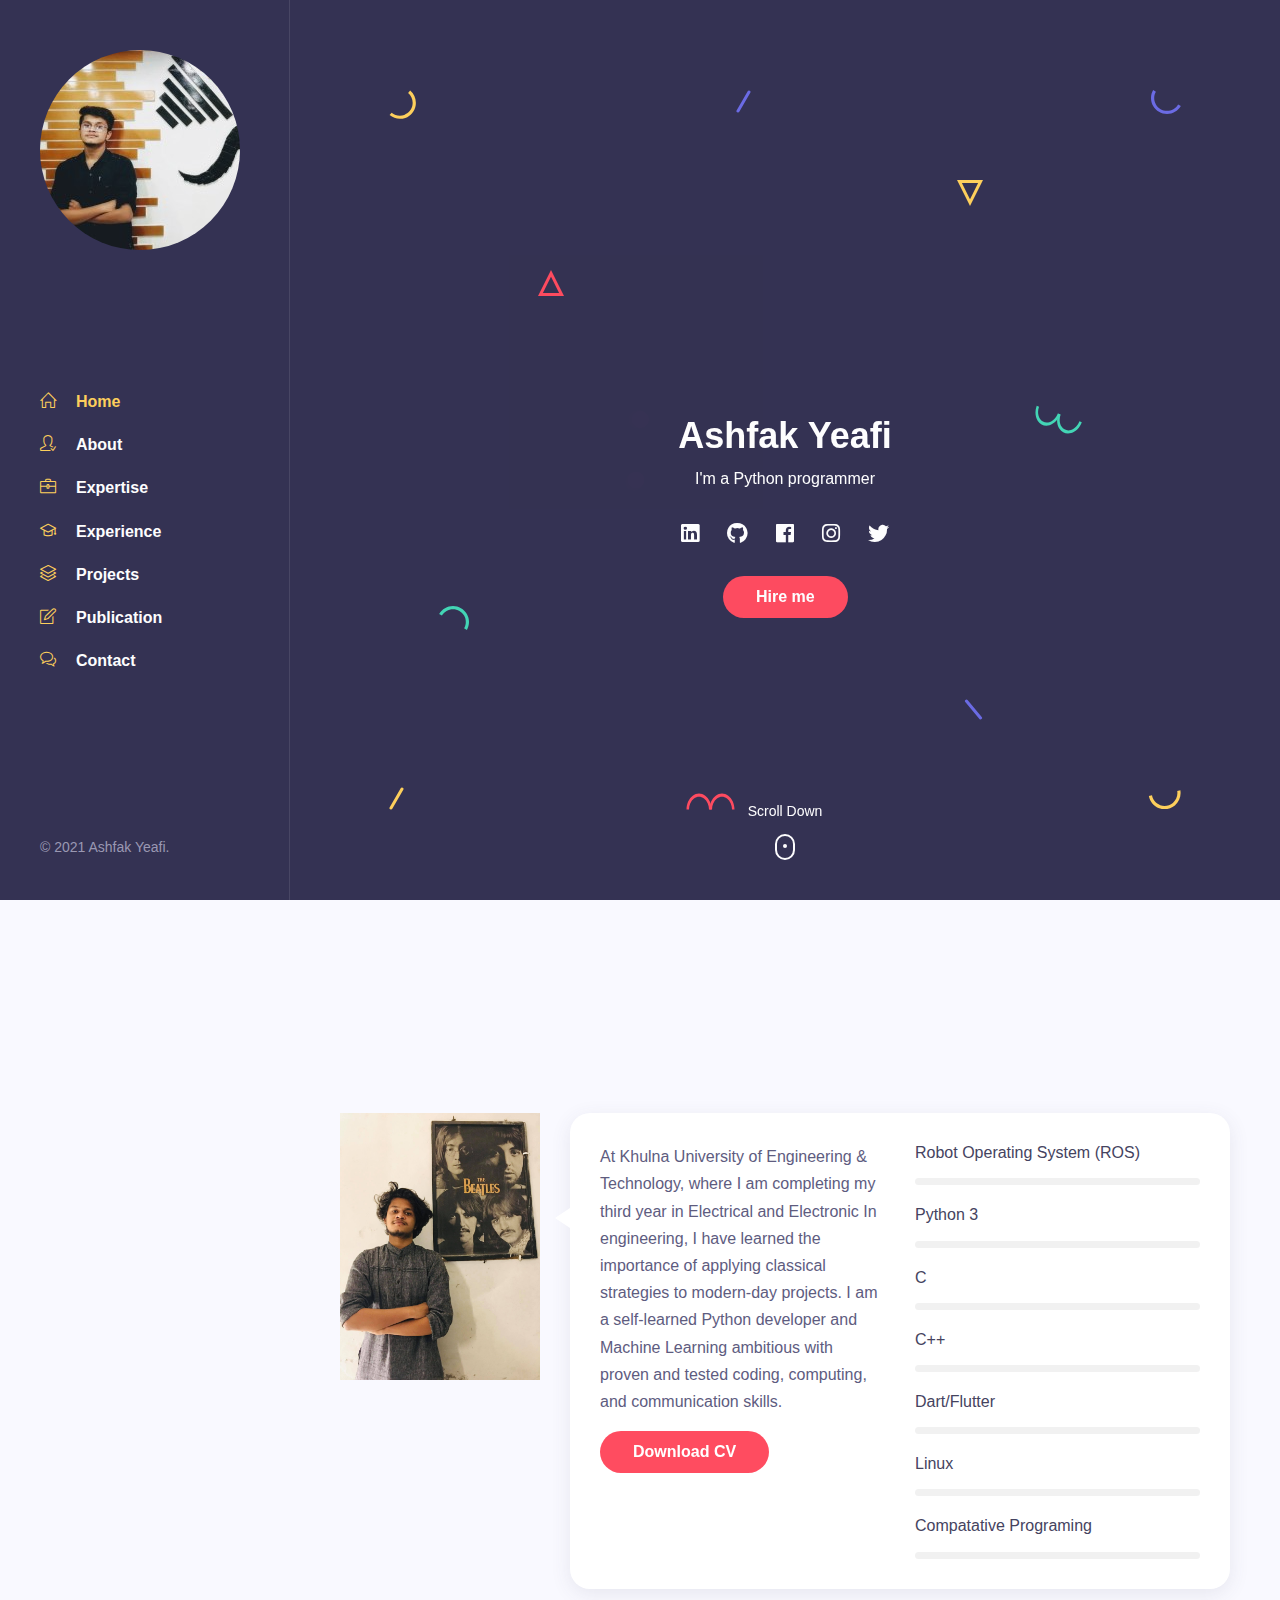
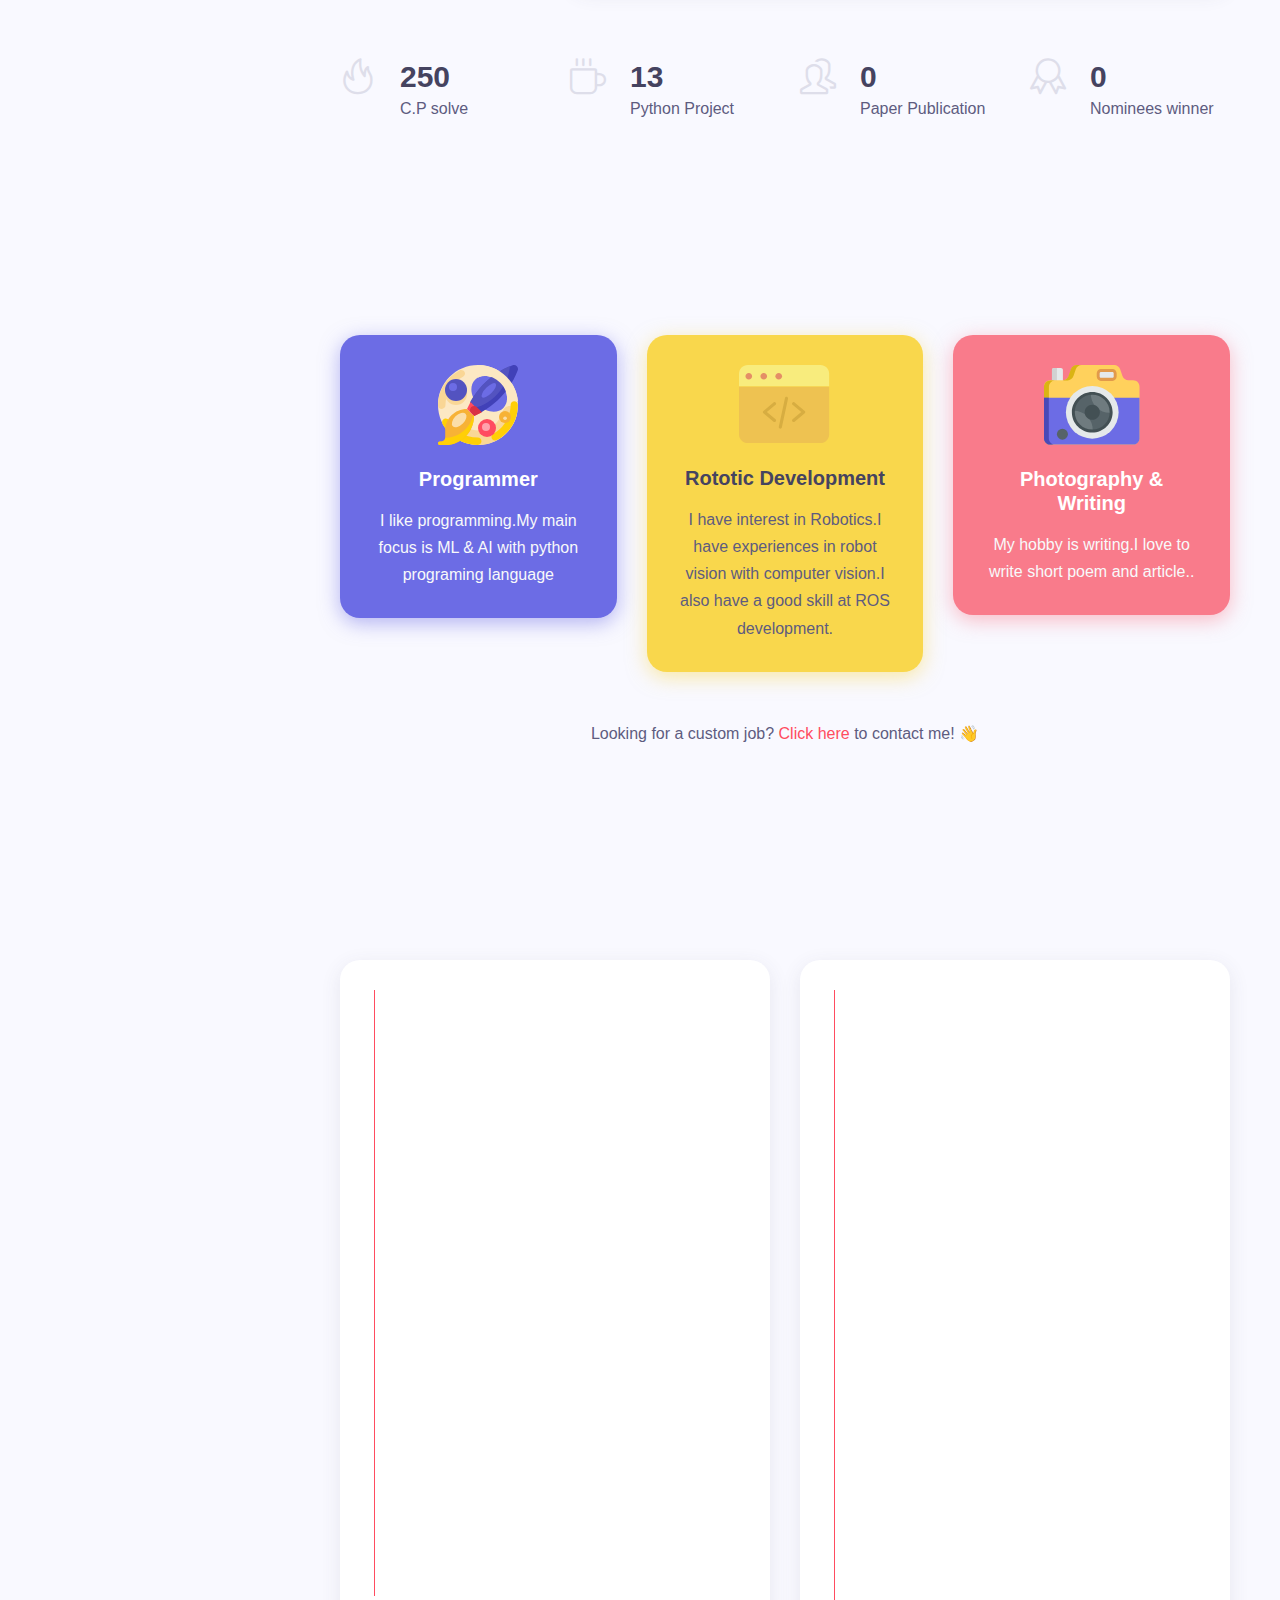
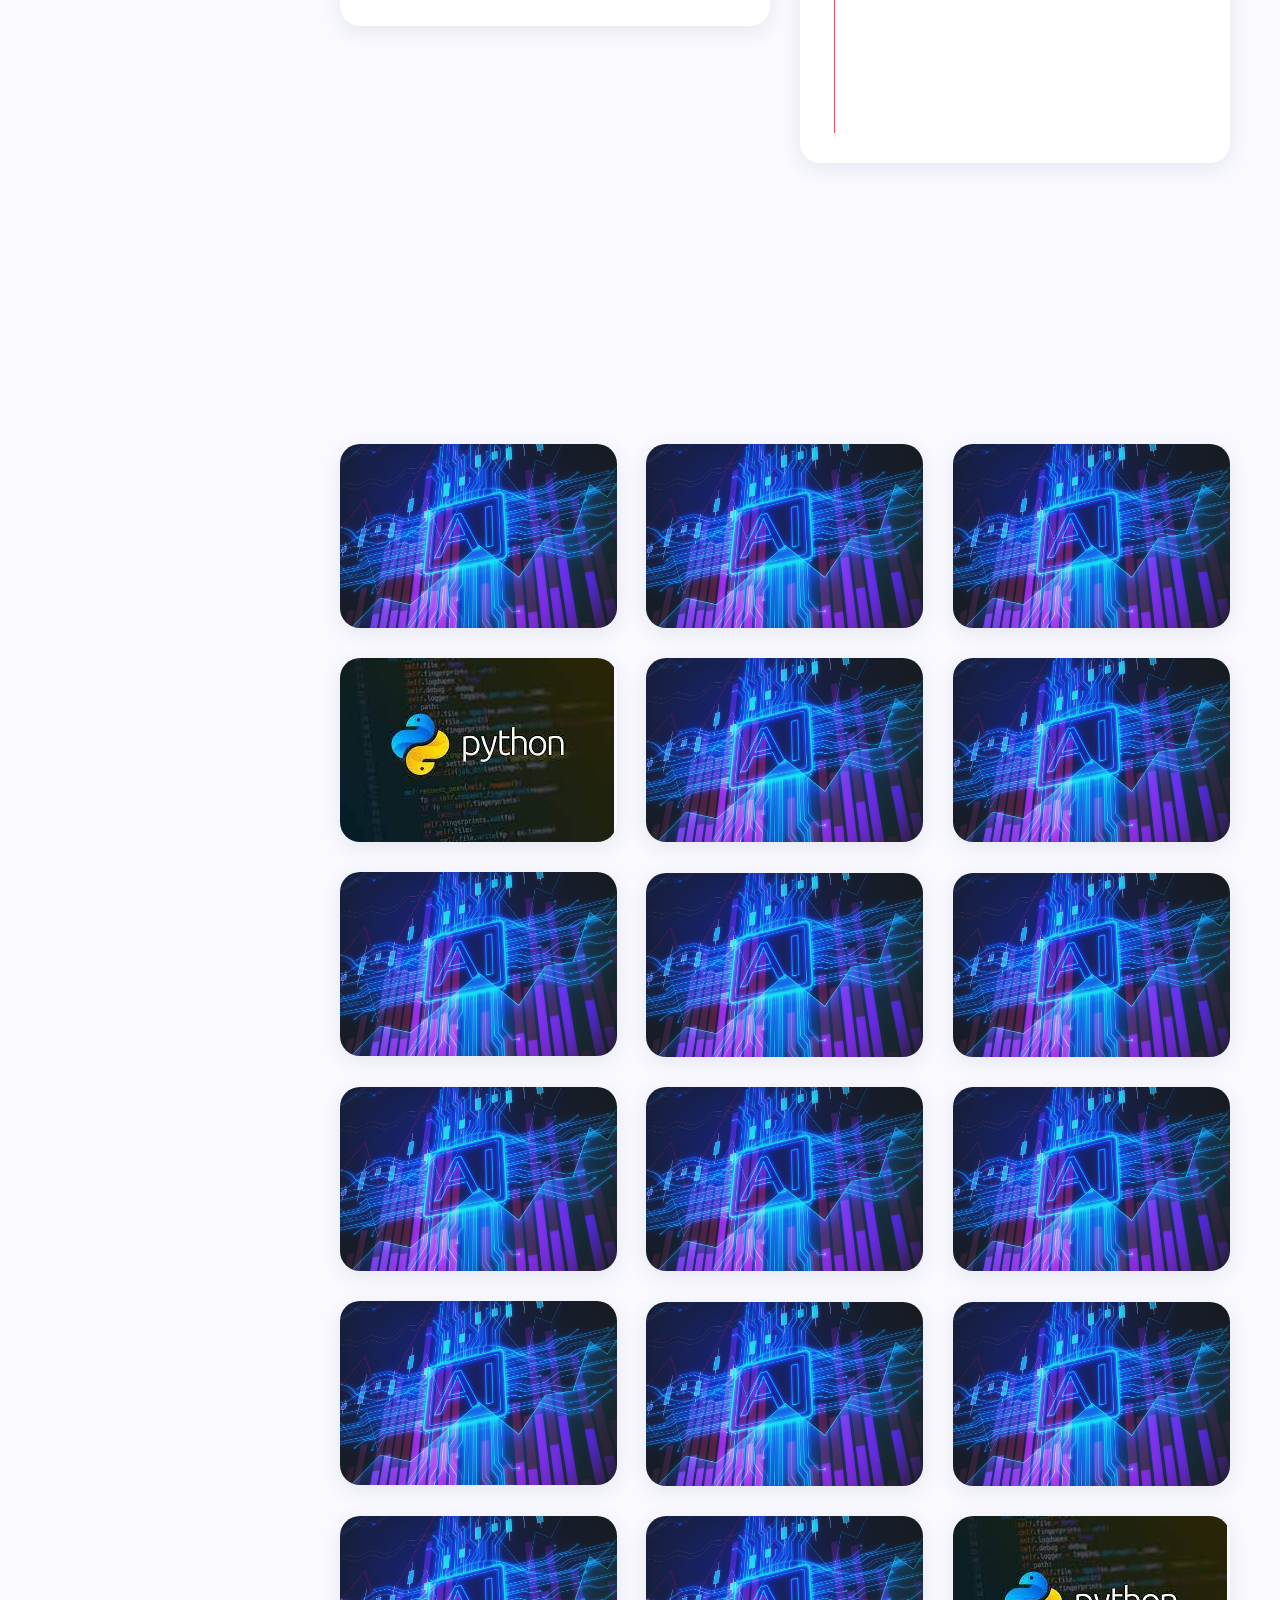
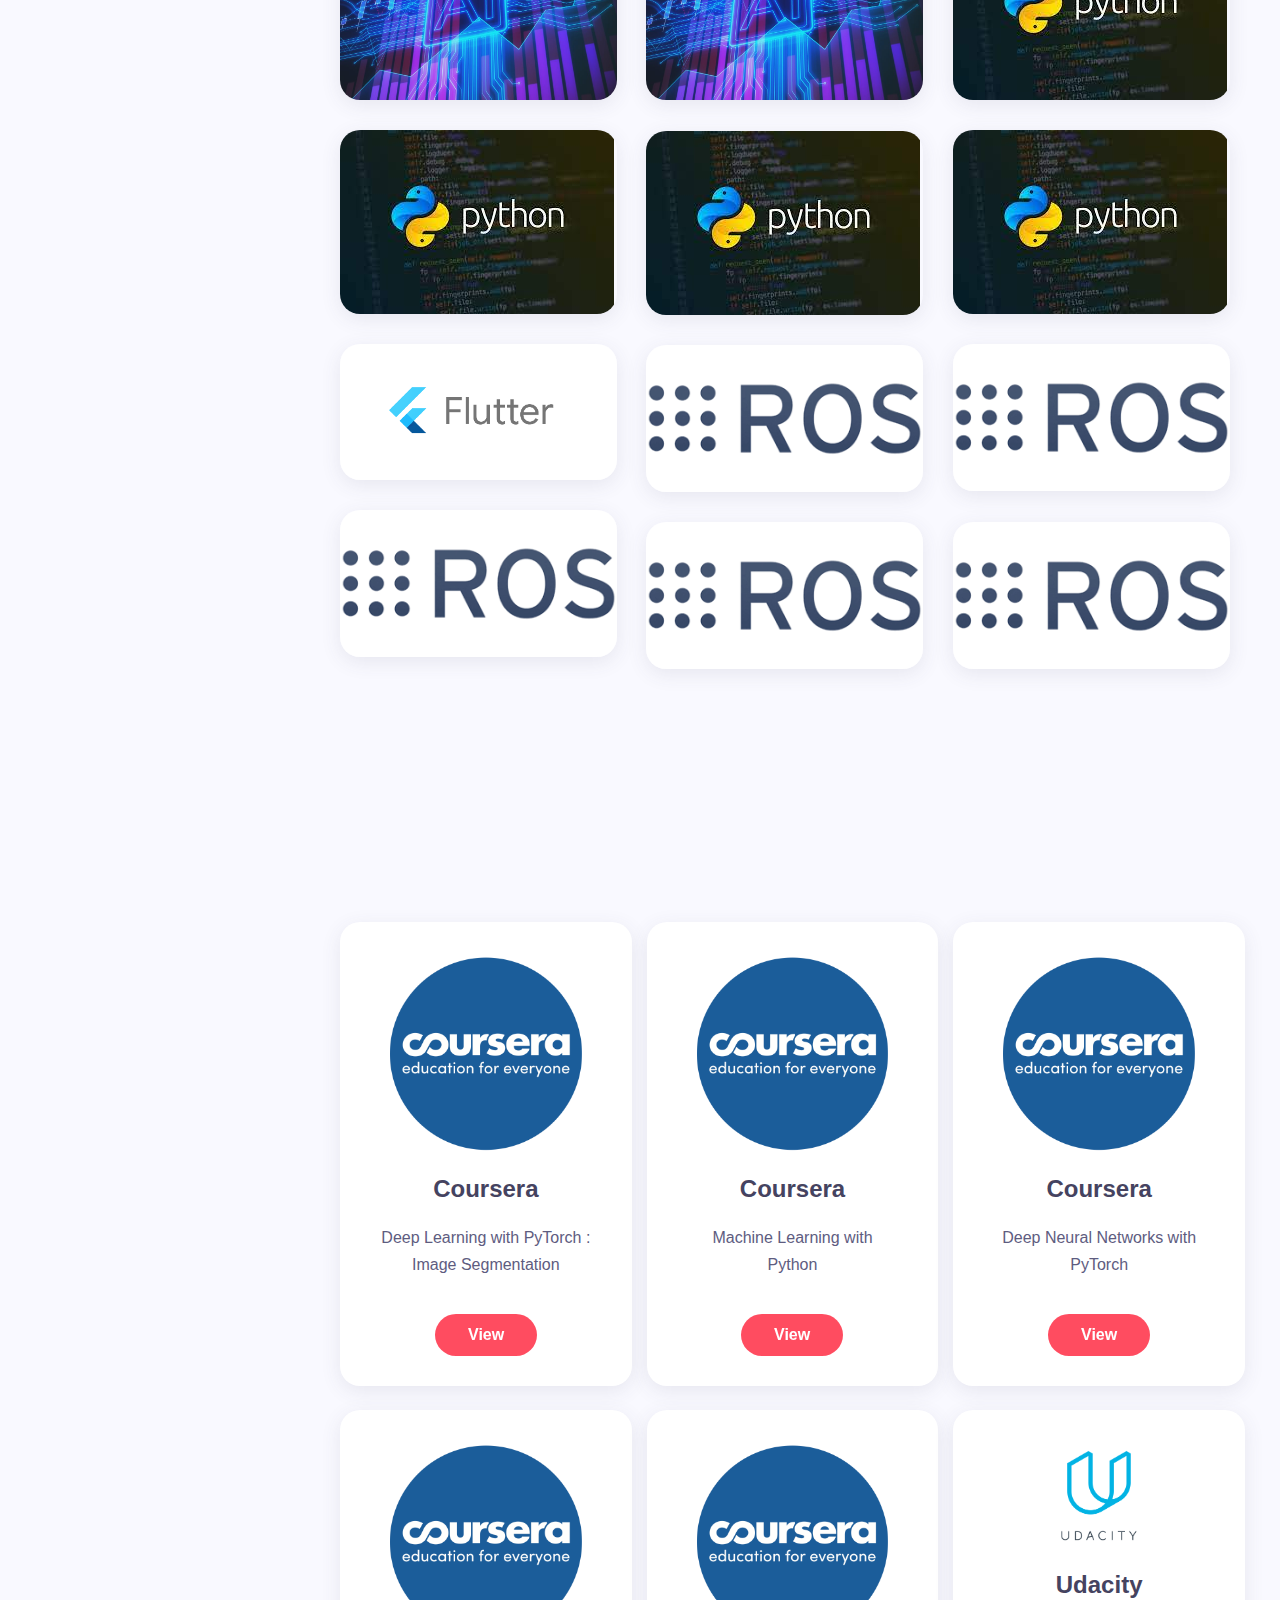
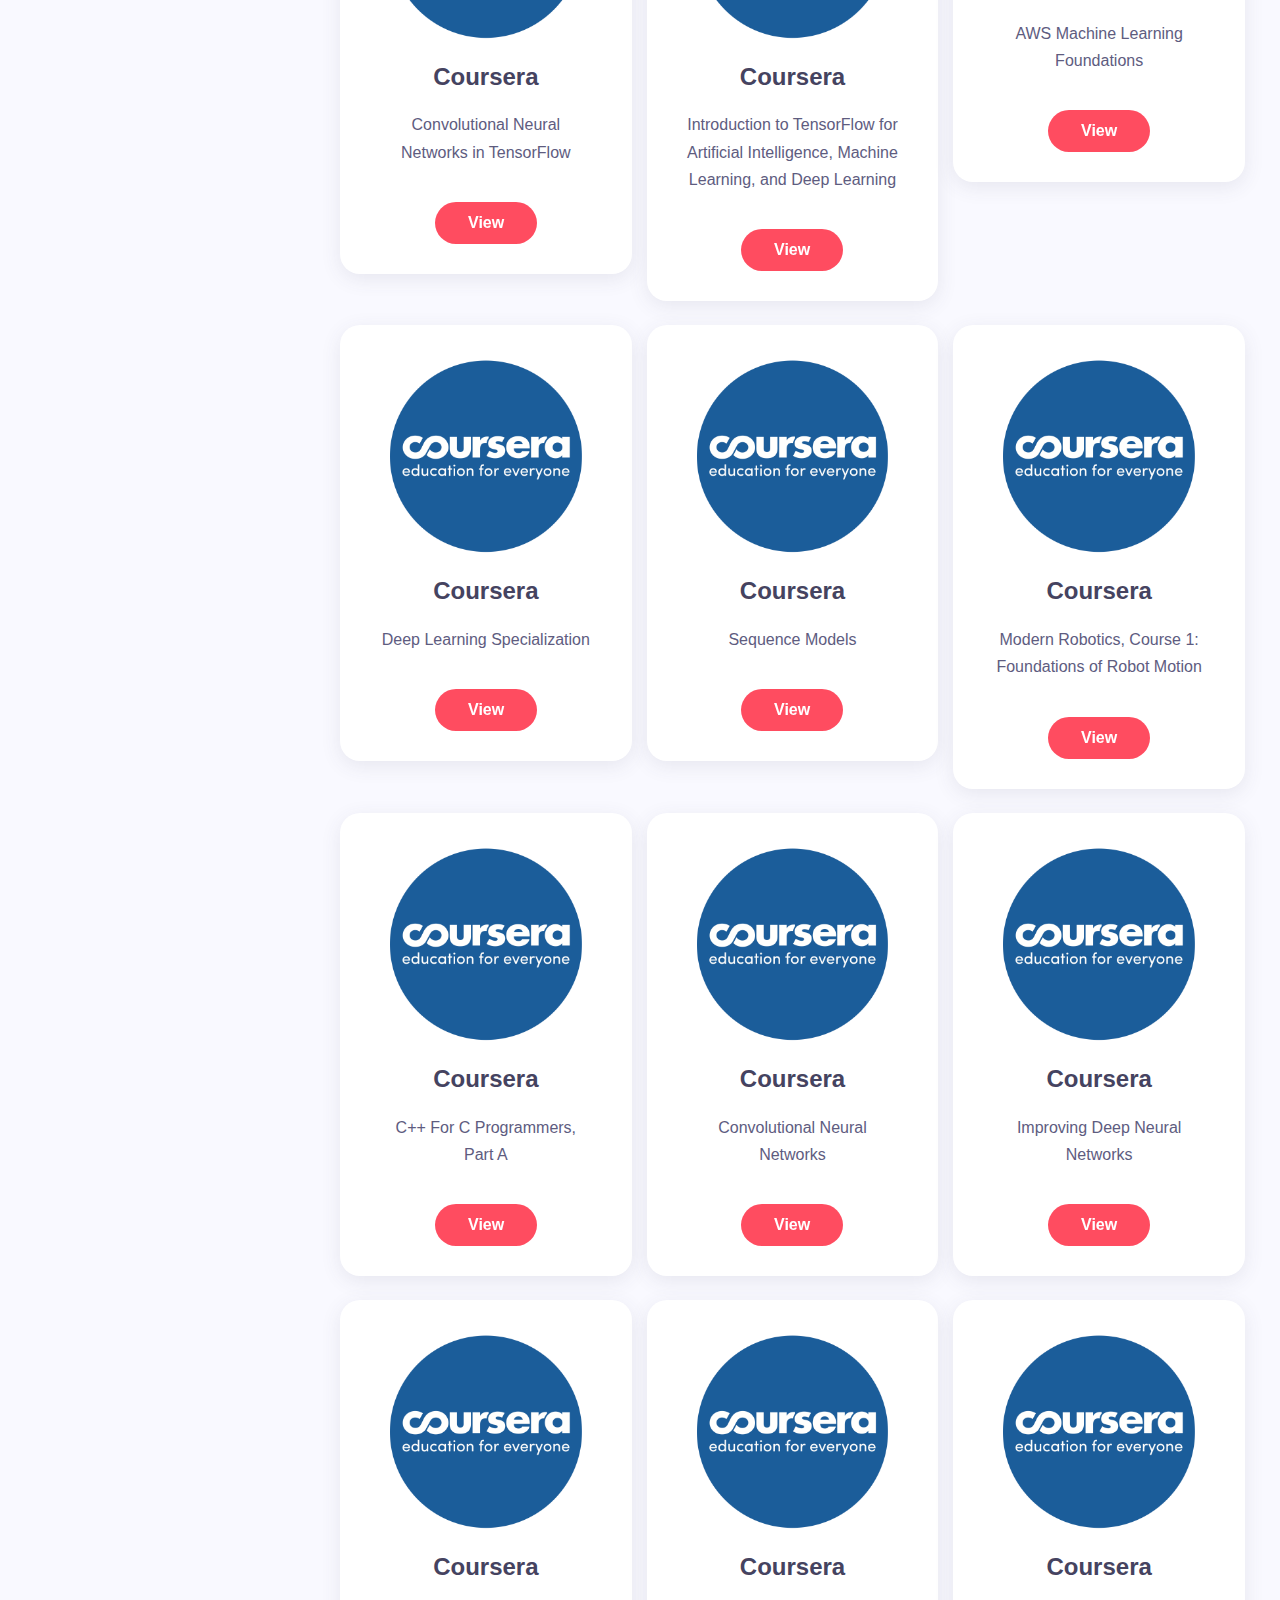
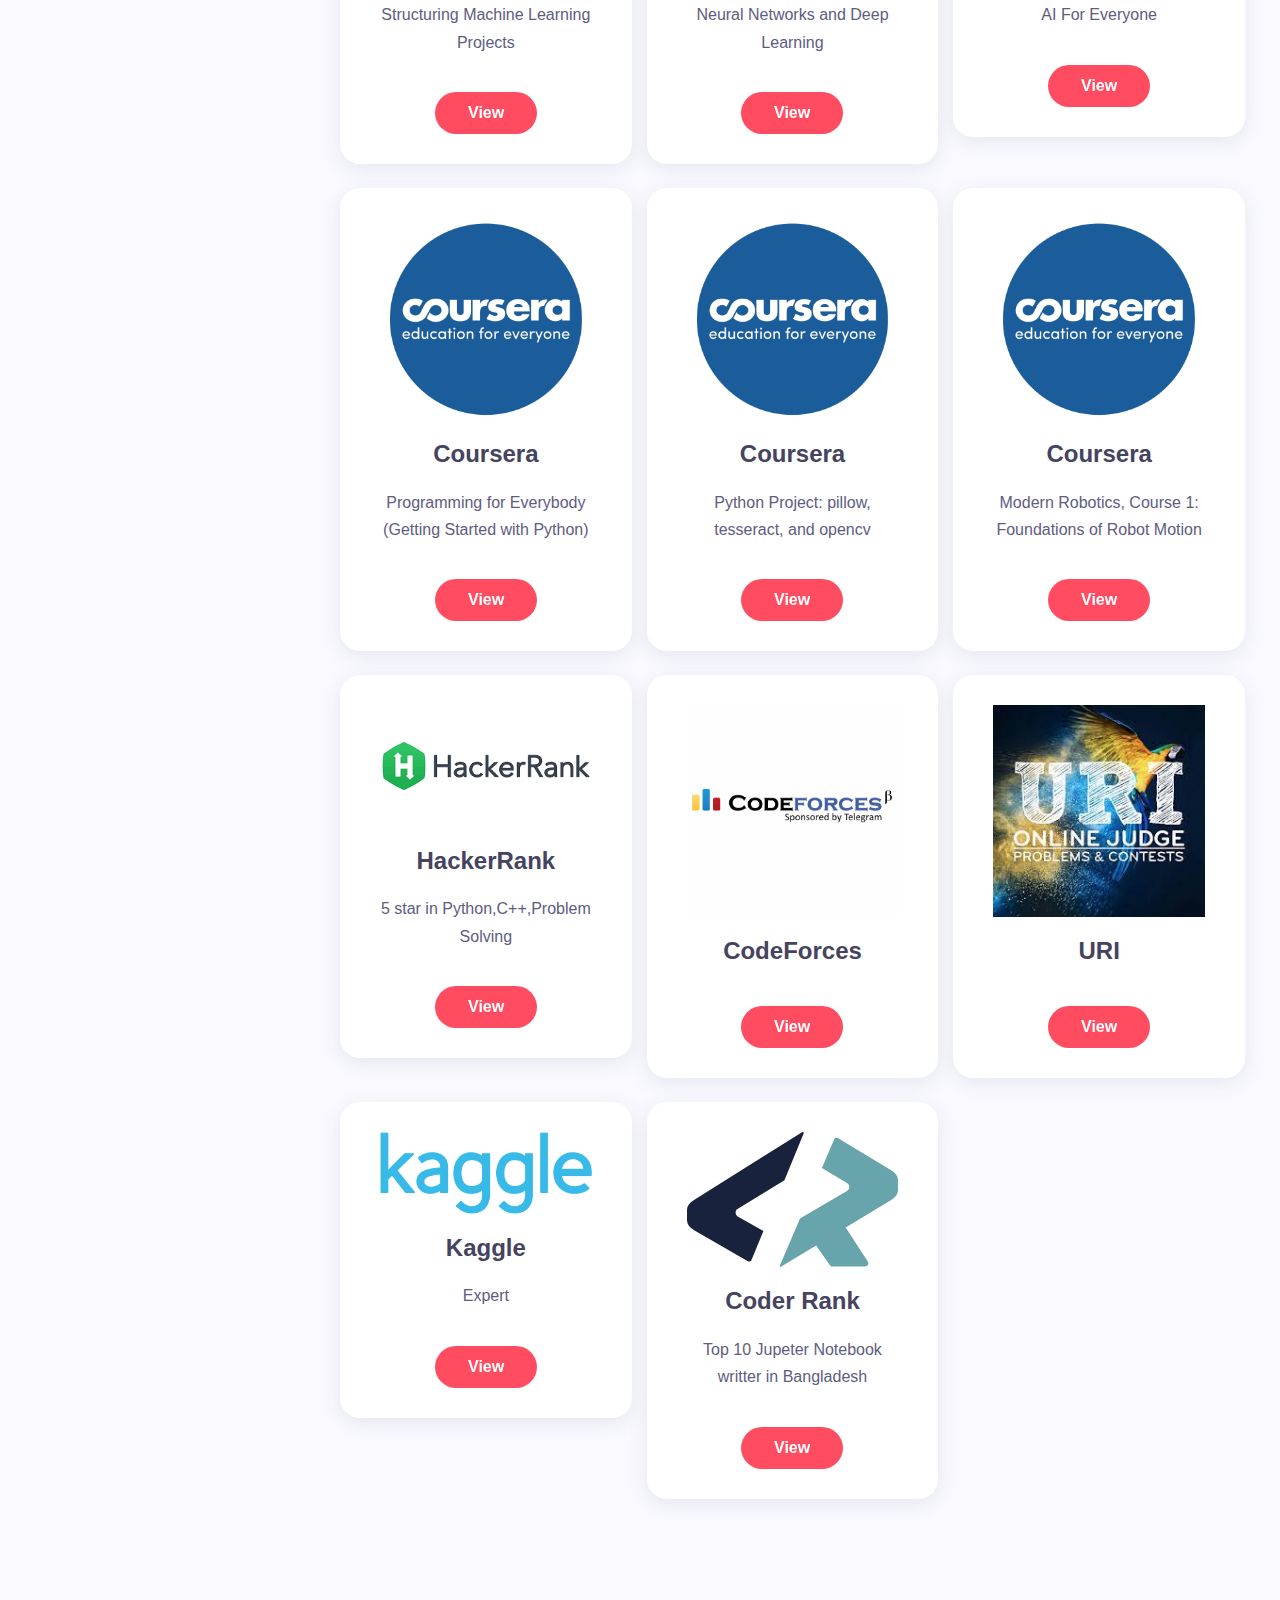
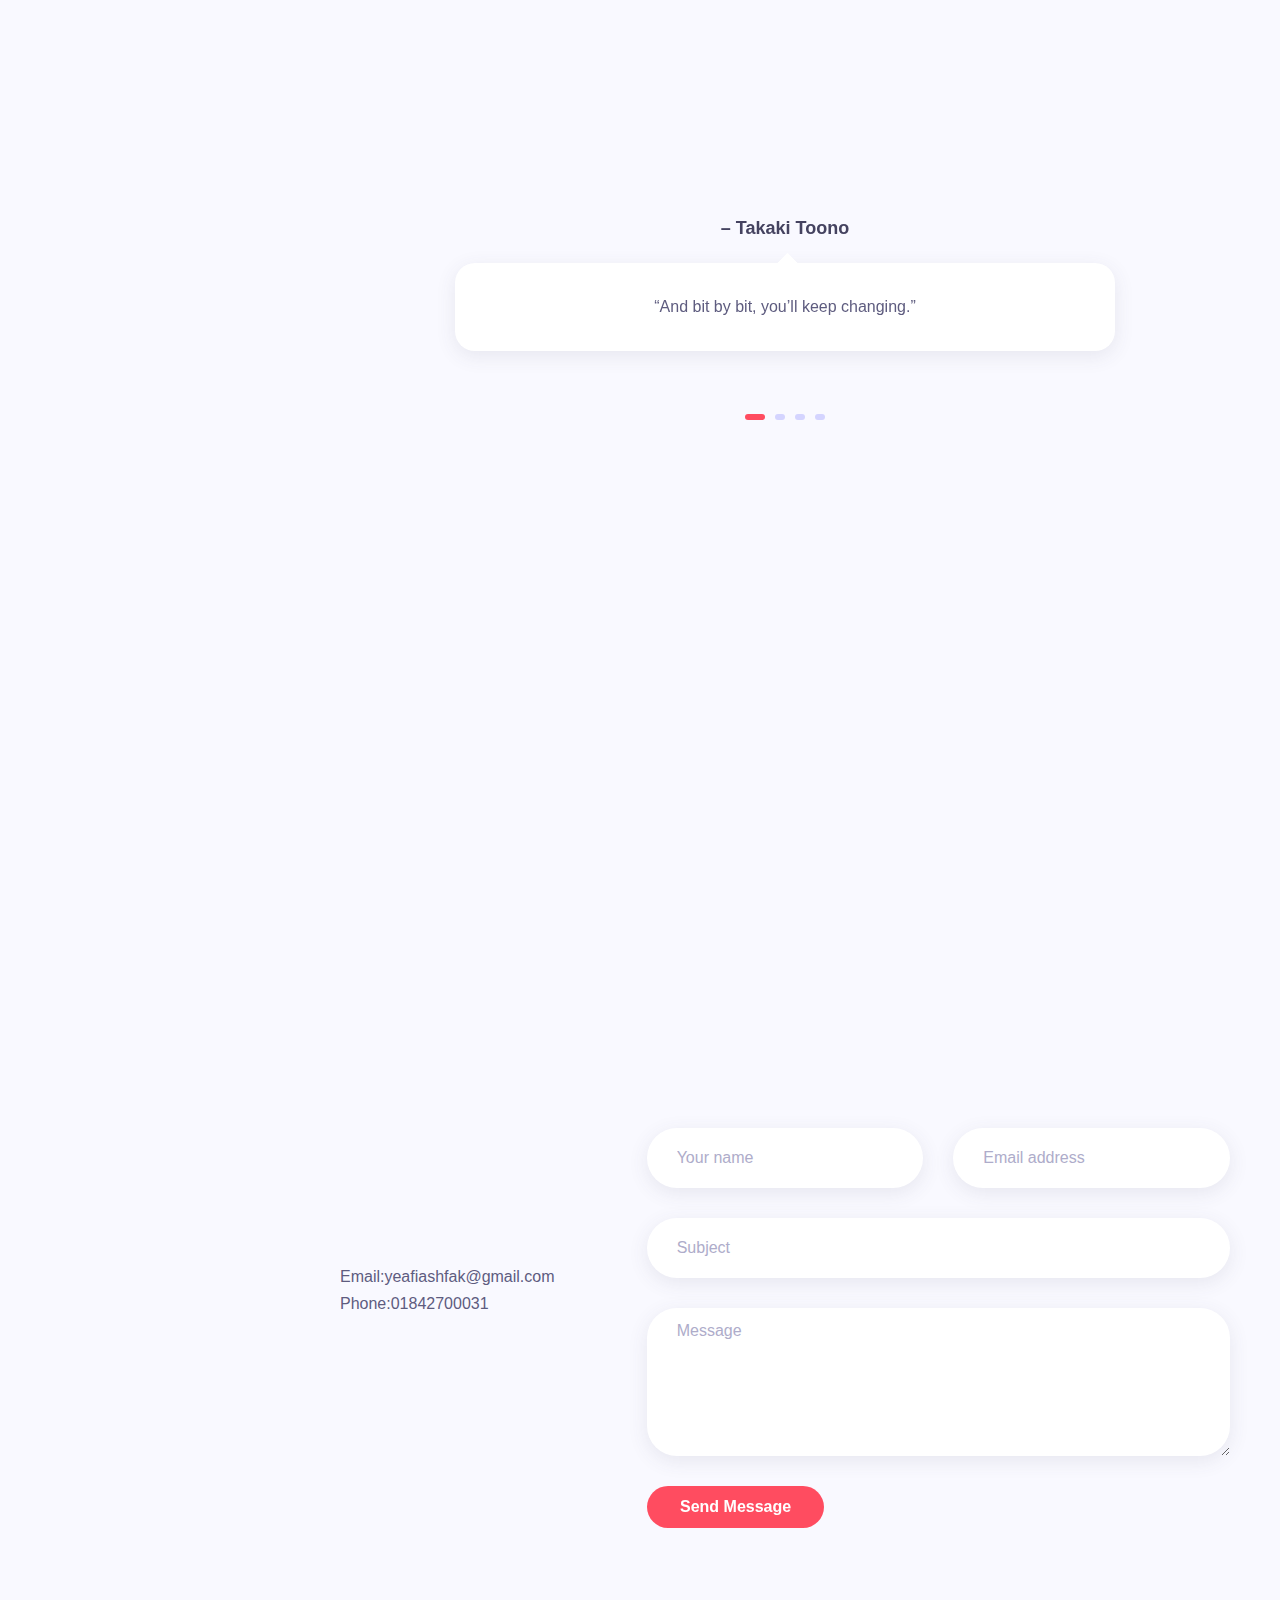
==== index.html @ d3305919 "new" ====
<!DOCTYPE html>
<html lang="en-US">

<head>
	<meta http-equiv="Content-Type" content="text/html; charset=UTF-8">
	<title>ASHFAK YEAFI</title>
	<meta name="description" content="My - Portfolio 🙂🙂🙂">
	<meta name="viewport" content="width=device-width, initial-scale=1, maximum-scale=1">
	<link rel="shortcut icon" type="image/x-icon" href="images/fahim_3.png">

	<!-- STYLESHEETS -->
	<link rel="stylesheet" href="css/bootstrap.min.css" type="text/css" media="all">
	<link rel="stylesheet" href="css/all.min.css" type="text/css" media="all">
	<link rel="stylesheet" href="css/simple-line-icons.css" type="text/css" media="all">
	<link rel="stylesheet" href="css/slick.css" type="text/css" media="all">
	<link rel="stylesheet" href="css/animate.css" type="text/css" media="all">
	<link rel="stylesheet" href="css/magnific-popup.css" type="text/css" media="all">
	<link rel="stylesheet" href="css/style.css" type="text/css" media="all">

	<!--[if lt IE 9]>
      <script src="https://oss.maxcdn.com/html5shiv/3.7.2/html5shiv.min.js"></script>
      <script src="https://oss.maxcdn.com/respond/1.4.2/respond.min.js"></script>
    <![endif]-->

</head>

<body>

<!-- Preloader -->
<div id="preloader">
	<div class="outer">
		<!-- Google Chrome -->
		<div class="infinityChrome">
			<div></div>
			<div></div>
			<div></div>
		</div>

		<!-- Safari and others -->
		<div class="infinity">
			<div>
				<span></span>
			</div>
			<div>
				<span></span>
			</div>
			<div>
				<span></span>
			</div>
		</div>
		<!-- Stuff -->
		<svg xmlns="http://www.w3.org/2000/svg" version="1.1" class="goo-outer">
			<defs>
				<filter id="goo">
					<feGaussianBlur in="SourceGraphic" stdDeviation="6" result="blur" />
					<feColorMatrix in="blur" values="1 0 0 0 0  0 1 0 0 0  0 0 1 0 0  0 0 0 18 -7" result="goo" />
					<feBlend in="SourceGraphic" in2="goo" />
				</filter>
			</defs>
		</svg>
	</div>
</div>

<!-- mobile header -->
<header class="mobile-header-1">
	<div class="container">
		<!-- menu icon -->
		<div class="menu-icon d-inline-flex mr-4">
			<button>
				<span></span>
			</button>
		</div>
		<!-- logo image -->
		<div class="site-logo">
			<a href="index.html">
				<img src="images/fahim_3.png" alt="Bolby" />
			</a>
		</div>
	</div>
</header>

<!-- desktop header -->
<header class="desktop-header-1 d-flex align-items-start flex-column">
	
	<!-- logo image -->
	<div class="site-logo">
		<a href="index.html">
			<img src="images/fahim_3.png" alt="Bolby" />
		</a>
	</div>
	
	<!-- main menu -->
	<nav>
		<ul class="vertical-menu scrollspy">
			<li class="active"><a href="#home"><i class="icon-home"></i>Home</a></li>
			<li><a href="#about"><i class="icon-user-following"></i>About</a></li>
			<li><a href="#services"><i class="icon-briefcase"></i>Expertise</a></li>
			<li><a href="#experience"><i class="icon-graduation"></i>Experience</a></li>
			<li><a href="#works"><i class="icon-layers"></i>Projects</a></li>
			<li><a href="#blog"><i class="icon-note"></i>Publication</a></li>
			<li><a href="#contact"><i class="icon-bubbles"></i>Contact</a></li>
		</ul>
	</nav>
	
	<!-- site footer -->
	<div class="footer">
		<!-- copyright text -->
		<span class="copyright">© 2021 Ashfak Yeafi.</span>
	</div>

</header>

<!-- main layout -->
<main class="content">
	
	<!-- section home -->
	<section id="home" class="home d-flex align-items-center">
		<div class="container">

			<!-- intro -->
			<div class="intro">
				<!-- avatar image -->
				<img src="images/avatar-1.svg" alt="Bolby" class="mb-4" />

				<!-- info -->
				<h1 class="mb-2 mt-0">Ashfak Yeafi</h1>
				<span>I'm a <span class="text-rotating">Python programmer,Kaggle Expert, ROS developer, AI enthusiast</span></span>

				<!-- social icons -->
				<ul class="social-icons light list-inline mb-0 mt-4">
					<li class="list-inline-item"><a href="https://www.linkedin.com/in/ashfakyeafi/"><i class="fab fa-linkedin"></i></a></li>
					<li class="list-inline-item"><a href="https://github.com/AshfakYeafi"><i class="fab fa-github"></i></a></li>
					<li class="list-inline-item"><a href="https://www.facebook.com/ashfak.yeafi"><i class="fab fa-facebook"></i></a></li>
					<li class="list-inline-item"><a href="https://www.instagram.com/ashfak_yeafi/"><i class="fab fa-instagram"></i></a></li>
					<li class="list-inline-item"><a href="#"><i class="fab fa-twitter"></i></a></li>
				</ul>

				<!-- buttons -->
				<div class="mt-4">
					<a href="#contact" class="btn btn-default">Hire me</a>
				</div>
			</div>
			
			<!-- scroll down mouse wheel -->
			<div class="scroll-down">
				<a href="#about" class="mouse-wrapper">
					<span>Scroll Down</span>
					<span class="mouse">
						<span class="wheel"></span>
					</span>
				</a>
			</div>

			<!-- parallax layers -->
			<div class="parallax" data-relative-input="true">

				<svg width="27" height="29" data-depth="0.3" class="layer p1" xmlns="../../../../../external.html?link=http://www.w3.org/2000/svg"><path d="M21.15625.60099c4.37954 3.67487 6.46544 9.40612 5.47254 15.03526-.9929 5.62915-4.91339 10.30141-10.2846 12.25672-5.37122 1.9553-11.3776.89631-15.75715-2.77856l2.05692-2.45134c3.50315 2.93948 8.3087 3.78663 12.60572 2.22284 4.297-1.5638 7.43381-5.30209 8.22768-9.80537.79387-4.50328-.8749-9.08872-4.37803-12.02821L21.15625.60099z" fill="#FFD15C" fill-rule="evenodd"/></svg>

				<svg width="26" height="26" data-depth="0.2" class="layer p2" xmlns="../../../../../external.html?link=http://www.w3.org/2000/svg"><path d="M13 3.3541L2.42705 24.5h21.1459L13 3.3541z" stroke="#FF4C60" stroke-width="3" fill="none" fill-rule="evenodd"/></svg>

				<svg width="30" height="25" data-depth="0.3" class="layer p3" xmlns="../../../../../external.html?link=http://www.w3.org/2000/svg"><path d="M.1436 8.9282C3.00213 3.97706 8.2841.92763 14.00013.92796c5.71605.00032 10.9981 3.04992 13.85641 8 2.8583 4.95007 2.8584 11.0491-.00014 16.00024l-2.77128-1.6c2.28651-3.96036 2.28631-8.84002.00011-12.8002-2.2862-3.96017-6.5124-6.40017-11.08513-6.4-4.57271.00018-8.79872 2.43984-11.08524 6.4002l-2.77128-1.6z" fill="#44D7B6" fill-rule="evenodd"/></svg>

				<svg width="15" height="23" data-depth="0.6" class="layer p4" xmlns="../../../../../external.html?link=http://www.w3.org/2000/svg"><rect transform="rotate(30 9.86603 10.13397)" x="7" width="3" height="25" rx="1.5" fill="#FFD15C" fill-rule="evenodd"/></svg>

				<svg width="15" height="23" data-depth="0.2" class="layer p5" xmlns="../../../../../external.html?link=http://www.w3.org/2000/svg"><rect transform="rotate(30 9.86603 10.13397)" x="7" width="3" height="25" rx="1.5" fill="#6C6CE5" fill-rule="evenodd"/></svg>

				<svg width="49" height="17" data-depth="0.5" class="layer p6" xmlns="../../../../../external.html?link=http://www.w3.org/2000/svg"><g fill="#FF4C60" fill-rule="evenodd"><path d="M.5 16.5c0-5.71709 2.3825-10.99895 6.25-13.8567 3.8675-2.85774 8.6325-2.85774 12.5 0C23.1175 5.50106 25.5 10.78292 25.5 16.5H23c0-4.57303-1.90625-8.79884-5-11.08535-3.09375-2.28652-6.90625-2.28652-10 0C4.90625 7.70116 3 11.92697 3 16.5H.5z"/><path d="M23.5 16.5c0-5.71709 2.3825-10.99895 6.25-13.8567 3.8675-2.85774 8.6325-2.85774 12.5 0C46.1175 5.50106 48.5 10.78292 48.5 16.5H46c0-4.57303-1.90625-8.79884-5-11.08535-3.09375-2.28652-6.90625-2.28652-10 0-3.09375 2.28651-5 6.51232-5 11.08535h-2.5z"/></g></svg>

				<svg width="26" height="26" data-depth="0.4" class="layer p7" xmlns="../../../../../external.html?link=http://www.w3.org/2000/svg"><path d="M13 22.6459L2.42705 1.5h21.1459L13 22.6459z" stroke="#FFD15C" stroke-width="3" fill="none" fill-rule="evenodd"/></svg>

				<svg width="19" height="21" data-depth="0.3" class="layer p8" xmlns="../../../../../external.html?link=http://www.w3.org/2000/svg"><rect transform="rotate(-40 6.25252 10.12626)" x="7" width="3" height="25" rx="1.5" fill="#6C6CE5" fill-rule="evenodd"/></svg>

				<svg width="30" height="25" data-depth="0.3" data-depth-y="-1.30" class="layer p9" xmlns="../../../../../external.html?link=http://www.w3.org/2000/svg"><path d="M29.8564 16.0718c-2.85854 4.95114-8.1405 8.00057-13.85654 8.00024-5.71605-.00032-10.9981-3.04992-13.85641-8-2.8583-4.95007-2.8584-11.0491.00014-16.00024l2.77128 1.6c-2.28651 3.96036-2.28631 8.84002-.00011 12.8002 2.2862 3.96017 6.5124 6.40017 11.08513 6.4 4.57271-.00018 8.79872-2.43984 11.08524-6.4002l2.77128 1.6z" fill="#6C6CE5" fill-rule="evenodd"/></svg>

				<svg width="47" height="29" data-depth="0.2" class="layer p10" xmlns="../../../../../external.html?link=http://www.w3.org/2000/svg"><g fill="#44D7B6" fill-rule="evenodd"><path d="M46.78878 17.19094c-1.95535 5.3723-6.00068 9.52077-10.61234 10.8834-4.61167 1.36265-9.0893-.26708-11.74616-4.27524-2.65686-4.00817-3.08917-9.78636-1.13381-15.15866l2.34923.85505c-1.56407 4.29724-1.2181 8.92018.90705 12.12693 2.12514 3.20674 5.70772 4.5107 9.39692 3.4202 3.68921-1.0905 6.92581-4.40949 8.48988-8.70673l2.34923.85505z"/><path d="M25.17585 9.32448c-1.95535 5.3723-6.00068 9.52077-10.61234 10.8834-4.61167 1.36264-9.0893-.26708-11.74616-4.27525C.16049 11.92447-.27182 6.14628 1.68354.77398l2.34923.85505c-1.56407 4.29724-1.2181 8.92018.90705 12.12692 2.12514 3.20675 5.70772 4.5107 9.39692 3.4202 3.68921-1.0905 6.92581-4.40948 8.48988-8.70672l2.34923.85505z"/></g></svg>

				<svg width="33" height="20" data-depth="0.5" class="layer p11" xmlns="../../../../../external.html?link=http://www.w3.org/2000/svg"><path d="M32.36774.34317c.99276 5.63023-1.09332 11.3614-5.47227 15.03536-4.37895 3.67396-10.3855 4.73307-15.75693 2.77837C5.76711 16.2022 1.84665 11.53014.8539 5.8999l3.15139-.55567c.7941 4.50356 3.93083 8.24147 8.22772 9.8056 4.29688 1.56413 9.10275.71673 12.60554-2.2227C28.34133 9.98771 30.01045 5.4024 29.21635.89884l3.15139-.55567z" fill="#FFD15C" fill-rule="evenodd"/></svg>

			</div>
		</div>
		
	</section>

	<!-- section about -->
	<section id="about">

		<div class="container">
			
			<!-- section title -->
			<h2 class="section-title wow fadeInUp">About Me</h2>

			<div class="spacer" data-height="60"></div>
			
			<div class="row">

				<div class="col-md-3">
					<div class="text-center text-md-left">
						<!-- avatar image -->
						<img src="images/fahim_02.jpg" alt="Bolby" />
					</div>
					<div class="spacer d-md-none d-lg-none" data-height="30"></div>
				</div>

				<div class="col-md-9 triangle-left-md triangle-top-sm">
					<div class="rounded bg-white shadow-dark padding-30">
						<div class="row">
							<div class="col-md-6">
								<!-- about text -->
								<p>At Khulna University of Engineering & Technology, where I am completing my third year in Electrical and Electronic
									In engineering, I have learned the importance of applying classical strategies to modern-day projects. I am a self-learned Python
									developer and Machine Learning ambitious with proven and tested coding, computing, and communication skills.</p>
								<div class="mt-3">
									<a href="https://drive.google.com/uc?export=download&id=1qwBsPuEoYe4u0L84Gto8JMdUcj4uP0ld" class="btn btn-default">Download CV</a>
								</div>
								<div class="spacer d-md-none d-lg-none" data-height="30"></div>
							</div>
							<div class="col-md-6">
								<!-- skill item -->
								<div class="skill-item">
									<div class="skill-info clearfix">
										<h4 class="float-left mb-3 mt-0">Robot Operating System (ROS)</h4>
										<span class="float-right"></span>
									</div>
									<div class="progress">
										<div class="progress-bar data-background" role="progressbar" aria-valuemin="0" aria-valuemax="100" aria-valuenow="50" data-color="pink">
										</div>
									</div>
									<div class="spacer" data-height="20"></div>
								</div>

								<!-- skill item -->
								<div class="skill-item">
									<div class="skill-info clearfix">
										<h4 class="float-left mb-3 mt-0">Python 3</h4>
										<span class="float-right"></span>
									</div>
									<div class="progress">
										<div class="progress-bar data-background" role="progressbar" aria-valuemin="0" aria-valuemax="100" aria-valuenow="95" data-color="#FF4C60">
										</div>
									</div>
									<div class="spacer" data-height="20"></div>
								</div>

								<div class="skill-item">
									<div class="skill-info clearfix">
										<h4 class="float-left mb-3 mt-0">C</h4>
										<span class="float-right"></span>
									</div>
									<div class="progress">
										<div class="progress-bar data-background" role="progressbar" aria-valuemin="0" aria-valuemax="100" aria-valuenow="95" data-color="#FF4C60">
										</div>
									</div>
									<div class="spacer" data-height="20"></div>
								</div>

							

								<div class="skill-item">
									<div class="skill-info clearfix">
										<h4 class="float-left mb-3 mt-0">C++</h4>
										<span class="float-right"></span>
									</div>
									<div class="progress">
										<div class="progress-bar data-background" role="progressbar" aria-valuemin="0" aria-valuemax="100" aria-valuenow="80" data-color="#FFD15C">
										</div>
									</div>
									<div class="spacer" data-height="20"></div>
								</div>

							

								<div class="skill-item">
									<div class="skill-info clearfix">
										<h4 class="float-left mb-3 mt-0">Dart/Flutter</h4>
										<span class="float-right"></span>
									</div>
									<div class="progress">
										<div class="progress-bar data-background" role="progressbar" aria-valuemin="0" aria-valuemax="100" aria-valuenow="40" data-color="#FFD15L">
										</div>
									</div>
									<div class="spacer" data-height="20"></div>
								</div>

							

								<div class="skill-item">
									<div class="skill-info clearfix">
										<h4 class="float-left mb-3 mt-0">Linux</h4>
										<span class="float-right"></span>
									</div>
									<div class="progress">
										<div class="progress-bar data-background" role="progressbar" aria-valuemin="0" aria-valuemax="100" aria-valuenow="50" data-color="green">
										</div>
									</div>
									<div class="spacer" data-height="20"></div>
								</div>

							
								<!-- skill item -->
								<div class="skill-item">
									<div class="skill-info clearfix">
										<h4 class="float-left mb-3 mt-0">Compatative Programing</h4>
										<span class="float-right"></span>
									</div>
									<div class="progress">
										<div class="progress-bar data-background" role="progressbar" aria-valuemin="0" aria-valuemax="100" aria-valuenow="45" data-color="#6C6CE5">
										</div>
									</div>
								</div>
							</div>
						</div>
					</div>
				</div>

			</div>
			<!-- row end -->

			<div class="spacer" data-height="70"></div>
			
			<div class="row">
				
				<div class="col-md-3 col-sm-6">
					<!-- fact item -->
					<div class="fact-item">
						<span class="icon icon-fire"></span>
						<div class="details">
							<h3 class="mb-0 mt-0 number"><em class="count">250</em></h3>
							<p class="mb-0">C.P solve</p>
						</div>
					</div>
					<div class="spacer d-md-none d-lg-none" data-height="30"></div>
				</div>

				<div class="col-md-3 col-sm-6">
					<!-- fact item -->
					<div class="fact-item">
						<span class="icon icon-cup"></span>
						<div class="details">
							<h3 class="mb-0 mt-0 number"><em class="count">13</em></h3>
							<p class="mb-0">Python Project</p>
						</div>
					</div>
					<div class="spacer d-md-none d-lg-none" data-height="30"></div>
				</div>

				<div class="col-md-3 col-sm-6">
					<!-- fact item -->
					<div class="fact-item">
						<span class="icon icon-people"></span>
						<div class="details">
							<h3 class="mb-0 mt-0 number"><em class="count">0</em></h3>
							<p class="mb-0">Paper Publication</p>
						</div>
					</div>
					<div class="spacer d-md-none d-lg-none" data-height="30"></div>
				</div>

				<div class="col-md-3 col-sm-6">
					<!-- fact item -->
					<div class="fact-item">
						<span class="icon icon-badge"></span>
						<div class="details">
							<h3 class="mb-0 mt-0 number"><em class="count">0</em></h3>
							<p class="mb-0">Nominees winner</p>
						</div>
					</div>
				</div>

			</div>

		</div>
		
	</section>
	
	<!-- section services -->
	<section id="services">

		<div class="container">
			
			<!-- section title -->
			<h2 class="section-title wow fadeInUp">Expertise</h2>

			<div class="spacer" data-height="60"></div>
			
			<div class="row">

				<div class="col-md-4">
					<!-- service box -->
					<div class="service-box rounded data-background padding-30 text-center text-light shadow-blue" data-color="#6C6CE5">
						<img src="images/service-1.svg" alt="UI/UX design" />
						<h3 class="mb-3 mt-0">Programmer</h3>
						<p class="mb-0">I like programming.My main focus is ML & AI with python programing language</p>
					</div>
					<div class="spacer d-md-none d-lg-none" data-height="30"></div>
				</div>

				<div class="col-md-4">
					<!-- service box -->
					<div class="service-box rounded data-background padding-30 text-center shadow-yellow" data-color="#F9D74C">
						<img src="images/service-2.svg" alt="UI/UX design" />
						<h3 class="mb-3 mt-0">Rototic Development</h3>
						<p class="mb-0">I have interest in Robotics.I have experiences in robot vision with computer vision.I also have a good skill at ROS development.</p>
					</div>
					<div class="spacer d-md-none d-lg-none" data-height="30"></div>
				</div>

				<div class="col-md-4">
					<!-- service box -->
					<div class="service-box rounded data-background padding-30 text-center text-light shadow-pink" data-color="#F97B8B">
						<img src="images/service-3.svg" alt="UI/UX design" />
						<h3 class="mb-3 mt-0">Photography & Writing</h3>
						<p class="mb-0">My hobby is writing.I love to write short poem and article..</p>
					</div>
				</div>

			</div>

			<div class="mt-5 text-center">
				<p class="mb-0">Looking for a custom job? <a href="#contact">Click here</a> to contact me! 👋</p>
			</div>

		</div>
		
	</section>
	
	<!-- section experience -->
	<section id="experience">

		<div class="container">
			
			<!-- section title -->
			<h2 class="section-title wow fadeInUp">Experience</h2>

			<div class="spacer" data-height="60"></div>
			
			<div class="row">

				<div class="col-md-6">
					
					<!-- timeline wrapper -->
					<div class="timeline edu bg-white rounded shadow-dark padding-30 overflow-hidden">

						<!-- timeline item -->
						<div class="timeline-container wow fadeInUp">
							<div class="content">
								<span class="time">2019 - Present</span>
								<h3 class="title">Khulna University Of Engineering & Technology (KUET)</h3>
								<p>Studies Electrical & Electronic Engineering (EEE) at Khulna University of Engineering & Technology.<br>CGPA:</p>
							</div>
						</div>

						<!-- timeline item -->
						<div class="timeline-container wow fadeInUp" data-wow-delay="0.2s">
							<div class="content">
								<span class="time">2016 - 2018</span>
								<h3 class="title"> Govt. Syed Hatem Ali College, Barisal</h3>
								<p>Higher Secondary School Certificate Examination.<br>GPA:5.0</p>
							</div>
						</div>

						<!-- timeline item -->
						<div class="timeline-container wow fadeInUp" data-wow-delay="0.4s">
							<div class="content">
								<span class="time">2006 - 2016</span>
								<h3 class="title">Udayan High School, Barisal</h3>
								<p>Secondary School Certificate Examination<br>GPA:5.0.</p>
							</div>
						</div>

						<!-- main line -->
						<span class="line"></span>

					</div>

				</div>

				<div class="col-md-6">
					
					<!-- responsive spacer -->
					<div class="spacer d-md-none d-lg-none" data-height="30"></div>

					<!-- timeline wrapper -->
					<div class="timeline exp bg-white rounded shadow-dark padding-30 overflow-hidden">

						<!-- timeline item -->
						<div class="timeline-container wow fadeInUp">
							<div class="content">
								<span class="time">2022 - Present</span>
								<h3 class="title">Fab Lab KUET </a></h3>
								<p>Student Lab Operator</p>
								<p><a href="https://www2.kuet.ac.bd/fablab/" target="blank">More...</a></p>
							</div>
						</div>

						<!-- timeline item -->
						<div class="timeline-container wow fadeInUp">
							<div class="content">
								<span class="time">2020 - Present</span>
								<h3 class="title">Team Durbar,KUET</h3>
								<p>Member of Control Team.</p>
							</div>
						</div>

						<!-- timeline item -->
						<div class="timeline-container wow fadeInUp" data-wow-delay="0.2s">
							<div class="content">
								<span class="time">2021 - Present</span>
								<h3 class="title">KUET Robotics and IoT Innovation Club- Kriotic</h3>
								<p>Junior Executive Members.</p>
							</div>
						</div>

						<!-- timeline item -->
						<div class="timeline-container wow fadeInUp" data-wow-delay="0.4s">
							<div class="content">
								<span class="time">2021 - Present</span>
								<h3 class="title">GAOTek Inc</h3>
								<p>Event assistant internship.</p>
							</div>
						</div>

						<div class="timeline-container wow fadeInUp" data-wow-delay="0.2s">
							<div class="content">
								<span class="time">2020 - Present</span>
								<h3 class="title">E Bee Bazaar</h3>
								<p>Co-Founder.</p>
							</div>
						</div>

						<!-- main line -->
						<span class="line"></span>

					</div>

				</div>

			</div>

		</div>
		
	</section>
	
	<!-- section works -->
	<section id="works">

		<div class="container">
			
			<!-- section title -->
			<h2 class="section-title wow fadeInUp">Projects</h2>

			<div class="spacer" data-height="60"></div>

			<!-- portfolio filter (desktop) -->
			<ul class="portfolio-filter list-inline wow fadeInUp">
				<li class="current list-inline-item" data-filter="*">Everything</li>
				<li class="list-inline-item" data-filter=".ros">ROS Project</li>
				<li class="list-inline-item" data-filter=".python">Python Project</li>
				<li class="list-inline-item" data-filter=".ai">AI project</li>
				<li class="list-inline-item" data-filter=".flutter">Flutter Project</li>
			</ul>
			
			<!-- portfolio filter (mobile) -->
			<div class="pf-filter-wrapper">
				<select class="portfolio-filter-mobile">
					<option value="*">Everything</option>
					<option value=".ros">ROS Project</option>
					<option value=".python">Python Project</option>
					<option value=".ai">AI project</option>
					<option value=".flutter">Flutter Project</option>
				</select>
			</div>
			
			<!-- portolio wrapper -->
			<div class="row portfolio-wrapper">



				<!-- portfolio item -->
				<div class="col-md-4 col-sm-6 grid-item ai">
					<a href="https://www.youtube.com/watch?v=dET7yRMlp9k" class="work-video">
						<div class="portfolio-item rounded shadow-dark">
							<div class="details">
								<span class="term">AI</span>
								<h4 class="title">Classification Web App</h4>
								<span class="more-button"><i class="icon-camrecorder"></i></span>
							</div>
							<div class="thumb">
								<img src="images/ai.jpg" alt="Portfolio-title" />
								<div class="mask"></div>
							</div>
						</div>
					</a>
				</div>


				<!-- portfolio item -->
				<div class="col-md-4 col-sm-6 grid-item ai">
					<a href="https://www.youtube.com/watch?v=UcztgTYu8Ek" class="work-video">
						<div class="portfolio-item rounded shadow-dark">
							<div class="details">
								<span class="term">Python3,AI</span>
								<h4 class="title">Game Controller with Open-CV+MediaPipe🏁🏁🏁</h4>
								<span class="more-button"><i class="icon-camrecorder"></i></span>
							</div>
							<div class="thumb">
								<img src="images/ai.jpg" alt="Portfolio-title" />
								<div class="mask"></div>
							</div>
						</div>
					</a>
				</div>



				<!-- portfolio item -->
				<div class="col-md-4 col-sm-6 grid-item ai">
					<a href="https://www.youtube.com/watch?v=NE5YtzYzFVc" class="work-video">
						<div class="portfolio-item rounded shadow-dark">
							<div class="details">
								<span class="term">Python3,AI</span>
								<h4 class="title">Real Time American Sign Language Detection Python</h4>
								<span class="more-button"><i class="icon-camrecorder"></i></span>
							</div>
							<div class="thumb">
								<img src="images/ai.jpg" alt="Portfolio-title" />
								<div class="mask"></div>
							</div>
						</div>
					</a>
				</div>



				<!-- portfolio item -->
				<div class="col-md-4 col-sm-6 grid-item python">
					<a href="https://www.youtube.com/watch?v=-OIz_bxd7gw" class="work-video">
						<div class="portfolio-item rounded shadow-dark">
							<div class="details">
								<span class="term">Python3</span>
								<h4 class="title">⌨️Virtual Keyboard with Python & Mediapipe.⌨️</h4>
								<span class="more-button"><i class="icon-camrecorder"></i></span>
							</div>
							<div class="thumb">
								<img src="images/python.jpeg" alt="Portfolio-title" />
								<div class="mask"></div>
							</div>
						</div>
					</a>
				</div>
				<!-- portfolio item -->
				<div class="col-md-4 col-sm-6 grid-item ai">
					<a href="https://www.youtube.com/watch?v=zMjCW-8nRmw" class="work-video">
						<div class="portfolio-item rounded shadow-dark">
							<div class="details">
								<span class="term">Python3,AI</span>
								<h4 class="title">Handwritten circuit components detection using YoloV5.</h4>
								<span class="more-button"><i class="icon-camrecorder"></i></span>
							</div>
							<div class="thumb">
								<img src="images/ai.jpg" alt="Portfolio-title" />
								<div class="mask"></div>
							</div>
						</div>
					</a>
				</div>


				<!-- portfolio item -->
				<div class="col-md-4 col-sm-6 grid-item ai">
					<a href="https://www.youtube.com/watch?v=IevKuOcNaWo" class="work-video">
						<div class="portfolio-item rounded shadow-dark">
							<div class="details">
								<span class="term">Python3,AI</span>
								<h4 class="title">Drone Camera Fire Detection with YOLOV5 & PyTorch. </h4>
								<span class="more-button"><i class="icon-camrecorder"></i></span>
							</div>
							<div class="thumb">
								<img src="images/ai.jpg" alt="Portfolio-title" />
								<div class="mask"></div>
							</div>
						</div>
					</a>
				</div>

				<!-- portfolio item -->
				<div class="col-md-4 col-sm-6 grid-item ai">
					<a href="https://www.youtube.com/watch?v=KSMY0xAiZ5c" class="work-video">
						<div class="portfolio-item rounded shadow-dark">
							<div class="details">
								<span class="term">Python3,AI</span>
								<h4 class="title">Barisal road Real TIme Vehicle Detection </h4>
								<span class="more-button"><i class="icon-camrecorder"></i></span>
							</div>
							<div class="thumb">
								<img src="images/ai.jpg" alt="Portfolio-title" />
								<div class="mask"></div>
							</div>
						</div>
					</a>
				</div>

				<!-- portfolio item -->
				<div class="col-md-4 col-sm-6 grid-item ai">
					<a href="https://www.youtube.com/watch?v=6pxc6YUuhu8" class="work-video">
						<div class="portfolio-item rounded shadow-dark">
							<div class="details">
								<span class="term">Python3,AI</span>
								<h4 class="title">Plastic waste identification 👩‍🌾🧑‍🌾👨‍🌾</h4>
								<span class="more-button"><i class="icon-camrecorder"></i></span>
							</div>
							<div class="thumb">
								<img src="images/ai.jpg" alt="Portfolio-title" />
								<div class="mask"></div>
							</div>
						</div>
					</a>
				</div>


				
				<!-- portfolio item -->
				<div class="col-md-4 col-sm-6 grid-item ai">
					<a href="https://www.youtube.com/watch?v=BE_4n3WcJ3Q" class="work-video">
						<div class="portfolio-item rounded shadow-dark">
							<div class="details">
								<span class="term">Python3,AI</span>
								<h4 class="title">Underwater Plastic Waste Detection with Deep Neural Network & Computer Vision</h4>
								<span class="more-button"><i class="icon-camrecorder"></i></span>
							</div>
							<div class="thumb">
								<img src="images/ai.jpg" alt="Portfolio-title" />
								<div class="mask"></div>
							</div>
						</div>
					</a>
				</div>
				<!-- portfolio item -->
				<div class="col-md-4 col-sm-6 grid-item ai">
					<a href="https://www.youtube.com/watch?v=2etG1JQyehs" class="work-video">
						<div class="portfolio-item rounded shadow-dark">
							<div class="details">
								<span class="term">Python3,AI</span>
								<h4 class="title">Real Time Moving Vehicle Detection & Localization </h4>
								<span class="more-button"><i class="icon-camrecorder"></i></span>
							</div>
							<div class="thumb">
								<img src="images/ai.jpg" alt="Portfolio-title" />
								<div class="mask"></div>
							</div>
						</div>
					</a>
				</div>
				
				<!-- portfolio item -->
				<div class="col-md-4 col-sm-6 grid-item ai">
					<a href="https://www.youtube.com/watch?v=NfMIfQdZcIM" class="work-video">
						<div class="portfolio-item rounded shadow-dark">
							<div class="details">
								<span class="term">Python3</span>
								<h4 class="title">Basic Object detection with OpenCv and python 3.</h4>
								<span class="more-button"><i class="icon-camrecorder"></i></span>
							</div>
							<div class="thumb">
								<img src="images/ai.jpg" alt="Portfolio-title" />
								<div class="mask"></div>
							</div>
						</div>
					</a>
				</div>


				<!-- portfolio item -->
				<div class="col-md-4 col-sm-6 grid-item ai">
					<a href="https://www.youtube.com/watch?v=4UyJ3_anhDA" class="work-video">
						<div class="portfolio-item rounded shadow-dark">
							<div class="details">
								<span class="term">Python3,AI</span>
								<h4 class="title">💻💻💻 Face Decection with Raspberry Pi 4 .</h4>
								<span class="more-button"><i class="icon-camrecorder"></i></span>
							</div>
							<div class="thumb">
								<img src="images/ai.jpg" alt="Portfolio-title" />
								<div class="mask"></div>
							</div>
						</div>
					</a>
				</div>
				




				<!-- portfolio item -->
				<div class="col-md-4 col-sm-6 grid-item ai">
					<a href="https://www.youtube.com/watch?v=rOkN9cIqC5Y" class="work-video">
						<div class="portfolio-item rounded shadow-dark">
							<div class="details">
								<span class="term">Python3</span>
								<h4 class="title">Real time face recognition with python 3.</h4>
								<span class="more-button"><i class="icon-camrecorder"></i></span>
							</div>
							<div class="thumb">
								<img src="images/ai.jpg" alt="Portfolio-title" />
								<div class="mask"></div>
							</div>
						</div>
					</a>
				</div>
				<!-- portfolio item -->
				<div class="col-md-4 col-sm-6 grid-item ai">
					<a href="https://www.youtube.com/watch?v=_R3yh114vyU" class="work-video">
						<div class="portfolio-item rounded shadow-dark">
							<div class="details">
								<span class="term">Python3</span>
								<h4 class="title">Real-time hand gesture recognition with python3.</h4>
								<span class="more-button"><i class="icon-camrecorder"></i></span>
							</div>
							<div class="thumb">
								<img src="images/ai.jpg" alt="Portfolio-title" />
								<div class="mask"></div>
							</div>
						</div>
					</a>
				</div>
				<!-- portfolio item -->
				<div class="col-md-4 col-sm-6 grid-item ai">
					<a href="https://www.youtube.com/watch?v=gwpGF6Vh5rs" class="work-video">
						<div class="portfolio-item rounded shadow-dark">
							<div class="details">
								<span class="term">Python3</span>
								<h4 class="title">Face Mask Detection with Python3.</h4>
								<span class="more-button"><i class="icon-camrecorder"></i></span>
							</div>
							<div class="thumb">
								<img src="images/ai.jpg" alt="Portfolio-title" />
								<div class="mask"></div>
							</div>
						</div>
					</a>
				</div>

				<!-- portfolio item -->
				<div class="col-md-4 col-sm-6 grid-item ai">
					<!-- <a href="https://www.youtube.com/watch?v=rcdBGZCcX2A" class="work-video"> -->
						<a href="https://www.youtube.com/watch?v=rcdBGZCcX2A" class="work-video">
						<div class="portfolio-item rounded shadow-dark">
							<div class="details">
								<span class="term">Python3</span>
								<h4 class="title">Advance Object Detection. YOLO with OpenCv & Python.</h4>
								<span class="more-button"><i class="icon-camrecorder"></i></span>
							</div>
							<div class="thumb">
								<img src="images/ai.jpg" alt="Portfolio-title" />
								<div class="mask"></div>
							</div>
						</div>
					</a>
				</div>
				<!-- portfolio item -->
				<div class="col-md-4 col-sm-6 grid-item ai">
					<!-- <a href="https://www.youtube.com/watch?v=rcdBGZCcX2A" class="work-video"> -->
						<a href="https://www.youtube.com/watch?v=itw6iHrjeOE" class="work-video">
						<div class="portfolio-item rounded shadow-dark">
							<div class="details">
								<span class="term">Python3</span>
								<h4 class="title">Pandora Box(Image Search Engine with Python)</h4>
								<span class="more-button"><i class="icon-camrecorder"></i></span>
							</div>
							<div class="thumb">
								<img src="images/ai.jpg" alt="Portfolio-title" />
								<div class="mask"></div>
							</div>
						</div>
					</a>
				</div>
				
				<!-- portfolio item -->
				<!-- <div class="col-md-4 col-sm-6 grid-item ros ai">
					<a href="#small-dialog" class="work-content">
						<div class="portfolio-item rounded shadow-dark">
							<div class="details">
								<span class="term">ros</span>
								<h4 class="title">Guest App Walkthrough Screens</h4>
								<span class="more-button"><i class="icon-options"></i></span>
							</div>
							<div class="thumb">
								<img src="images/works/2.svg" alt="Portfolio-title" />
								<div class="mask"></div>
							</div>
						</div>
					</a>
					<div id="small-dialog" class="white-popup zoom-anim-dialog mfp-hide">
						<img src="images/single-work.svg" alt="Title" />
						<h2>Guest App Walkthrough Screens</h2>
						<p>Lorem ipsum dolor sit amet, consectetur adipiscing elit. Etiam hendrerit nibh in massa semper rutrum. In rhoncus eleifend mi id tempus.</p>
						<p>Donec consectetur, libero at pretium euismod, nisl felis lobortis urna, id tristique nisl lectus eget ligula.</p>
						<a href="#" class="btn btn-default">View on Dribbble</a>
					</div>
				</div> -->
				
				<!-- portfolio item -->
				<div class="col-md-4 col-sm-6 grid-item python">
					<a href="https://www.youtube.com/watch?v=kvzPCyOVGxU" class="work-video">
						<div class="portfolio-item rounded shadow-dark">
							<div class="details">
								<span class="term">Python3,AI</span>
								<h4 class="title">Personal Voice Assistance with Python3 </h4>
								<span class="more-button"><i class="icon-camrecorder"></i></span>
							</div>
							<div class="thumb">
								<img src="images/python.jpeg" alt="Portfolio-title" />
								<div class="mask"></div>
							</div>
						</div>
					</a>
				</div>
				<!-- portfolio item -->
				<div class="col-md-4 col-sm-6 grid-item python">
					<a href="https://www.youtube.com/watch?v=QJ2ESxi0lf0" class="work-video">
						<div class="portfolio-item rounded shadow-dark">
							<div class="details">
								<span class="term">Python3</span>
								<h4 class="title">A* Path finding Algorithm with Python 3  </h4>
								<span class="more-button"><i class="icon-camrecorder"></i></span>
							</div>
							<div class="thumb">
								<img src="images/python.jpeg" alt="Portfolio-title" />
								<div class="mask"></div>
							</div>
						</div>
					</a>
				</div>
				<!-- portfolio item -->
				<div class="col-md-4 col-sm-6 grid-item python">
					<a href="https://www.youtube.com/watch?v=SxTmurzqjYc" class="work-video">
						<div class="portfolio-item rounded shadow-dark">
							<div class="details">
								<span class="term">Python3</span>
								<h4 class="title">Snake game with pygame and python3.</h4>
								<span class="more-button"><i class="icon-camrecorder"></i></span>
							</div>
							<div class="thumb">
								<img src="images/python.jpeg" alt="Portfolio-title" />
								<div class="mask"></div>
							</div>
						</div>
					</a>
				</div>
				<!-- portfolio item -->
				<div class="col-md-4 col-sm-6 grid-item python">
					<!-- <a href="https://www.linkedin.com/posts/ashfakyeafi_python3-bot-activity-6707544395706699776-duAg" target="_blank"> -->
					<a href="https://www.linkedin.com/posts/ashfakyeafi_python3-bot-activity-6707544395706699776-duAg" target="_blank">

						<div class="portfolio-item rounded shadow-dark">
							<div class="details">
								<span class="term">ros, ai</span>
								<h4 class="title">Facebook messenger auto reply with python.</h4>
								<span class="more-button"><i class="icon-link"></i></span>
							</div>
							<div class="thumb">
								<img src="images/python.jpeg" alt="Portfolio-title" />
								<div class="mask"></div>
							</div>
						</div>
					</a>
				</div>

				<!-- portfolio item -->
				<!-- <div class="col-md-4 col-sm-6 grid-item python">
					<a href="images/works/1.svg" class="work-image">
						<div class="portfolio-item rounded shadow-dark">
							<div class="details">
								<span class="term">Python</span>
								<h4 class="title">Project Managment Illustration</h4>
								<span class="more-button"><i class="icon-magnifier-add"></i></span>
							</div>
							<div class="thumb">
								<img src="images/works/1.svg" alt="Portfolio-title" />
								<div class="mask"></div>
							</div>
						</div>
					</a>
				</div> -->

				

				<!-- portfolio item -->
				<div class="col-md-4 col-sm-6 grid-item flutter">
					<a href="https://www.youtube.com/watch?v=muOfZV8LLpU" class="work-video">
						<div class="portfolio-item rounded shadow-dark">
							<div class="details">
								<span class="term">flutter</span>
								<h4 class="title">BMI Calculator with flutter</h4>
								<span class="more-button"><i class="icon-camrecorder"></i></span>
							</div>
							<div class="thumb">
								<img src="images/flutter-logo-sharing.png" alt="Portfolio-title" />
								<div class="mask"></div>
							</div>
						</div>
					</a>
				</div>

				<!-- portfolio item -->
				<!-- <div class="col-md-4 col-sm-6 grid-item flutter">
					<a href="https://www.youtube.com/watch?v=muOfZV8LLpU" class="work-video">
						<div class="portfolio-item rounded shadow-dark">
							<div class="details">
								<span class="term">flutter</span>
								<h4 class="title">BMI Calculator with flutter</h4>
								<span class="more-button"><i class="icon-camrecorder"></i></span>
							</div>
							<div class="thumb">
								<img src="images/works/3.svg" alt="Portfolio-title" />
								<div class="mask"></div>
							</div>
						</div>
					</a>
				</div> -->


				<!-- portfolio item -->
				<!-- <div class="col-md-4 col-sm-6 grid-item ros">
					<a href="https://w.soundcloud.com/player/?url=https%3A//api.soundcloud.com/tracks/240233494&amp;color=%23ff5500&amp;auto_play=false&amp;hide_related=false&amp;show_comments=true&amp;show_user=true&amp;show_reposts=false&amp;show_teaser=true&amp;visual=true" class="work-video">
						<div class="portfolio-item rounded shadow-dark">
							<div class="details">
								<span class="term">ros</span>
								<h4 class="title">Onboarding Motivation</h4>
								<span class="more-button"><i class="icon-music-tone-alt"></i></span>
							</div>
							<div class="thumb">
								<img src="images/works/4.svg" alt="Portfolio-title" />
								<div class="mask"></div>
							</div>
						</div>
					</a>
				</div> -->

				<!-- portfolio item -->
				<!-- <div class="col-md-4 col-sm-6 grid-item art flutter">
					<a href="#gallery-1" class="gallery-link">
						<div class="portfolio-item rounded shadow-dark">
							<div class="details">
								<span class="term">Art, flutter</span>
								<h4 class="title">iMac Mockup ai</h4>
								<span class="more-button"><i class="icon-picture"></i></span>
							</div>
							<div class="thumb">
								<img src="images/works/5.svg" alt="Portfolio-title" />
								<div class="mask"></div>
							</div>
						</div>
					</a>
					<div id="gallery-1" class="gallery mfp-hide">
						<a href="images/works/5.svg"></a>
						<a href="images/works/4.svg"></a>
					</div>
				</div> -->
				<!-- portfolio item -->
				<div class="col-md-4 col-sm-6 grid-item ros">
					<a href="https://www.youtube.com/watch?v=-XVqqkebn54" class="work-video">
						<div class="portfolio-item rounded shadow-dark">
							<div class="details">
								<span class="term">ROS</span>
								<h4 class="title">Autonomous Mobile Robot from scratch in ROS environment.</h4>
								<span class="more-button"><i class="icon-camrecorder"></i></span>
							</div>
							<div class="thumb">
								<img src="images/ros_1.png" alt="Portfolio-title" />
								<div class="mask"></div>
							</div>
						</div>
					</a>
				</div>



				<!-- portfolio item -->
				<div class="col-md-4 col-sm-6 grid-item ros">
					<a href="https://www.youtube.com/watch?v=_X4kuMMe9Lc" class="work-video">
						<div class="portfolio-item rounded shadow-dark">
							<div class="details">
								<span class="term">ROS</span>
								<h4 class="title">ROS simulation project.</h4>
								<span class="more-button"><i class="icon-camrecorder"></i></span>
							</div>
							<div class="thumb">
								<img src="images/ros_1.png" alt="Portfolio-title" />
								<div class="mask"></div>
							</div>
						</div>
					</a>
				</div>
				<!-- portfolio item -->
				<div class="col-md-4 col-sm-6 grid-item ros">
					<a href="https://www.youtube.com/watch?v=-rNmgjUBg_g" class="work-video">
						<div class="portfolio-item rounded shadow-dark">
							<div class="details">
								<span class="term">ROS</span>
								<h4 class="title">Fusion 360 mobile Robot.</h4>
								<span class="more-button"><i class="icon-camrecorder"></i></span>
							</div>
							<div class="thumb">
								<img src="images/ros_1.png" alt="Portfolio-title" />
								<div class="mask"></div>
							</div>
						</div>
					</a>
				</div>


				<!-- portfolio item -->
				<div class="col-md-4 col-sm-6 grid-item ros">
					<!-- <a href="https://www.linkedin.com/posts/ashfakyeafi_python3-bot-activity-6707544395706699776-duAg" target="_blank"> -->
					<a href="https://www.linkedin.com/posts/ashfakyeafi_ros-robotics-python-activity-6768817174925705216-TbIG" target="_blank">

						<div class="portfolio-item rounded shadow-dark">
							<div class="details">
								<span class="term">ROS, AI</span>
								<h4 class="title">Mars Rover Simulation with ROS.</h4>
								<span class="more-button"><i class="icon-link"></i></span>
							</div>
							<div class="thumb">
								<img src="images/ros_1.png" alt="Portfolio-title" />
								<div class="mask"></div>
							</div>
						</div>
					</a>
				</div>
				<!-- portfolio item -->
				<div class="col-md-4 col-sm-6 grid-item ros">
					<!-- <a href="../../../../../external.html?link=https://www.linkedin.com/posts/ashfakyeafi_python3-bot-activity-6707544395706699776-duAg" target="_blank"> -->
					<a href="https://www.linkedin.com/posts/ashfakyeafi_ros-python2-robotic-activity-6767932790018314240-vzAd" target="_blank">

						<div class="portfolio-item rounded shadow-dark">
							<div class="details">
								<span class="term">ROS</span>
								<h4 class="title">Turttle Bot Simulation with ROS.</h4>
								<span class="more-button"><i class="icon-link"></i></span>
							</div>
							<div class="thumb">
								<img src="images/ros_1.png" alt="Portfolio-title" />
								<div class="mask"></div>
							</div>
						</div>
					</a>
				</div>


			</div>
			
			<!-- more button -->
			<!-- <div class="load-more text-center mt-4">
				<a href="javascript:" class="btn btn-default"><i class="fas fa-spinner"></i> Load more</a> -->
				<!-- numbered pagination (hidden for infinite scroll) -->
				<!-- <ul class="portfolio-pagination list-inline d-none">
					<li class="list-inline-item">1</li>
					<li class="list-inline-item"><a href="works-2.html">2</a></li>
				</ul>
			</div> -->

		</div>

	</section>
	
	<!-- section prices -->
	<section id="prices">

		<div class="container">
			
			<!-- section title -->
			<h2 class="section-title wow fadeIn">Licenses & certifications</h2>

			<div class="spacer" data-height="60"></div>
			
			<div class="row">



				<div class="col-md-4 pr-md-0 mt-md-4 mt-0">

					<!-- price item -->
					<div class="price-item bg-white rounded shadow-dark text-center">
						<img src="images/coursera-logo.png" alt="Regular" />
						<h2 class="plan">Coursera</h2>
						<p>Deep Learning with PyTorch : Image Segmentation</p>
						<a href="https://www.coursera.org/account/accomplishments/certificate/ENWBH9HFW6BW" target="balnk" class="btn btn-default">View</a>
					</div>
				</div>




				<div class="col-md-4 pr-md-0 mt-md-4 mt-0">

					<!-- price item -->
					<div class="price-item bg-white rounded shadow-dark text-center">
						<img src="images/coursera-logo.png" alt="Regular" />
						<h2 class="plan">Coursera</h2>
						<p>Machine Learning with Python</p>
						<a href="https://www.coursera.org/account/accomplishments/certificate/VW9S35YS7QBB" target="balnk" class="btn btn-default">View</a>
					</div>
				</div>




				<div class="col-md-4 pr-md-0 mt-md-4 mt-0">

					<!-- price item -->
					<div class="price-item bg-white rounded shadow-dark text-center">
						<img src="images/coursera-logo.png" alt="Regular" />
						<h2 class="plan">Coursera</h2>
						<p>Deep Neural Networks with PyTorch</p>
						<a href="https://www.coursera.org/account/accomplishments/certificate/TDSEBS943YKR" target="balnk" class="btn btn-default">View</a>
					</div>
				</div>



				<div class="col-md-4 pr-md-0 mt-md-4 mt-0">

					<!-- price item -->
					<div class="price-item bg-white rounded shadow-dark text-center">
						<img src="images/coursera-logo.png" alt="Regular" />
						<h2 class="plan">Coursera</h2>
						<p>Convolutional Neural Networks in TensorFlow</p>
						<a href="https://www.coursera.org/account/accomplishments/certificate/8EWLLA246QHL" target="balnk" class="btn btn-default">View</a>
					</div>
				</div>



				<div class="col-md-4 pr-md-0 mt-md-4 mt-0">

					<!-- price item -->
					<div class="price-item bg-white rounded shadow-dark text-center">
						<img src="images/coursera-logo.png" alt="Regular" />
						<h2 class="plan">Coursera</h2>
						<p>Introduction to TensorFlow for Artificial Intelligence, Machine Learning, and Deep Learning</p>
						<a href="https://www.coursera.org/account/accomplishments/certificate/LXNE45JDJW3R" target="balnk" class="btn btn-default">View</a>
					</div>
				</div>






				<div class="col-md-4 pr-md-0 mt-md-4 mt-0">
					
					<!-- price item -->
					<div class="price-item bg-white rounded shadow-dark text-center">
						<img src="images/udacity.png" alt="Regular" />
						<h2 class="plan">Udacity</h2>
						<p>AWS Machine Learning Foundations</p>
						<a href="https://confirm.udacity.com/HTYRGEV5" target="blank" class="btn btn-default">View</a>
					</div>
				</div>


				<div class="col-md-4 pr-md-0 mt-md-4 mt-0">

					<!-- price item -->
					<div class="price-item bg-white rounded shadow-dark text-center">
						<img src="images/coursera-logo.png" alt="Regular" />
						<h2 class="plan">Coursera</h2>
						<p>Deep Learning Specialization</p>
						<a href="https://www.coursera.org/account/accomplishments/specialization/certificate/4J7FDCQK8RCG" target="blank" class="btn btn-default">View</a>
					</div>
				</div>

				<div class="col-md-4 pr-md-0 mt-md-4 mt-0">
					<!-- price item -->
					<div class="price-item bg-white rounded shadow-dark text-center">
						<img src="images/coursera-logo.png" alt="Regular" />
						<h2 class="plan">Coursera</h2>
						<p>Sequence Models</p>
						<a href="https://www.coursera.org/account/accomplishments/certificate/ULZXRC52USDT" target="blank" class="btn btn-default">View</a>
					</div>
				</div>

				<div class="col-md-4 pr-md-0 mt-md-4 mt-0">
					<!-- price item -->
					<div class="price-item bg-white rounded shadow-dark text-center">
						<img src="images/coursera-logo.png" alt="Regular" />
						<h2 class="plan">Coursera</h2>
						<p> Modern Robotics, Course 1: Foundations of Robot Motion</p>
						<a href="https://www.coursera.org/account/accomplishments/certificate/S43PJPKEYAEE" target="blank" class="btn btn-default">View</a>
					</div>
				</div>
				
				<div class="col-md-4 pr-md-0 mt-md-4 mt-0">
					<!-- price item -->
					<div class="price-item bg-white rounded shadow-dark text-center">
						<img src="images/coursera-logo.png" alt="Regular" />
						<h2 class="plan">Coursera</h2>
						<p> C++ For C Programmers, Part A</p>
						<a href="https://www.coursera.org/account/accomplishments/certificate/HTPVUWZQ42CW" target="blank" class="btn btn-default">View</a>
					</div>
				</div>

				<div class="col-md-4 pr-md-0 mt-md-4 mt-0">
					<!-- price item -->
					<div class="price-item bg-white rounded shadow-dark text-center">
						<img src="images/coursera-logo.png" alt="Regular" />
						<h2 class="plan">Coursera</h2>
						<p>Convolutional Neural Networks</p>
						<a href="https://www.coursera.org/account/accomplishments/certificate/N4C9BLHUU86S" target="blank" class="btn btn-default">View</a>
					</div>
				</div>
				<div class="col-md-4 pr-md-0 mt-md-4 mt-0">
					<!-- price item -->
					<div class="price-item bg-white rounded shadow-dark text-center">
						<img src="images/coursera-logo.png" alt="Regular" />
						<h2 class="plan">Coursera</h2>
						<p>Improving Deep Neural Networks</p>
						<a href="https://www.coursera.org/account/accomplishments/certificate/A3W45S3Y27ZL" target="blank" class="btn btn-default">View</a>
					</div>
				</div>
				<div class="col-md-4 pr-md-0 mt-md-4 mt-0">
					<!-- price item -->
					<div class="price-item bg-white rounded shadow-dark text-center">
						<img src="images/coursera-logo.png" alt="Regular" />
						<h2 class="plan">Coursera</h2>
						<p>Structuring Machine Learning Projects</p>
						<a href="https://www.coursera.org/account/accomplishments/certificate/VGS8DAUELQZT" target="blank" class="btn btn-default">View</a>
					</div>
				</div>


				<div class="col-md-4 pr-md-0 mt-md-4 mt-0">
					<!-- price item -->
					<div class="price-item bg-white rounded shadow-dark text-center">
						<img src="images/coursera-logo.png" alt="Regular" />
						<h2 class="plan">Coursera</h2>
						<p>Neural Networks and Deep Learning</p>
						<a href="https://www.coursera.org/account/accomplishments/certificate/CVXYD94FT8RD" target="blank" class="btn btn-default">View</a>
					</div>
				</div>

				<div class="col-md-4 pr-md-0 mt-md-4 mt-0">
					<!-- price item -->
					<div class="price-item bg-white rounded shadow-dark text-center">
						<img src="images/coursera-logo.png" alt="Regular" />
						<h2 class="plan">Coursera</h2>
						<p>AI For Everyone</p>
						<a href="https://www.coursera.org/account/accomplishments/certificate/FG6QLCZYC2M9" target="blank" class="btn btn-default">View</a>
					</div>
				</div>

				<div class="col-md-4 pr-md-0 mt-md-4 mt-0">
					<!-- price item -->
					<div class="price-item bg-white rounded shadow-dark text-center">
						<img src="images/coursera-logo.png" alt="Regular" />
						<h2 class="plan">Coursera</h2>
						<p>Programming for Everybody (Getting Started with Python)</p>
						<a href="https://www.coursera.org/account/accomplishments/certificate/QJ6Z9A8L8SFR" target="blank" class="btn btn-default">View</a>
					</div>
				</div>

				<div class="col-md-4 pr-md-0 mt-md-4 mt-0">
					<!-- price item -->
					<div class="price-item bg-white rounded shadow-dark text-center">
						<img src="images/coursera-logo.png" alt="Regular" />
						<h2 class="plan">Coursera</h2>
						<p>Python Project: pillow, tesseract, and opencv</p>
						<a href="https://www.coursera.org/account/accomplishments/certificate/JQ4T3D9QZ54G" target="blank" class="btn btn-default">View</a>
					</div>
				</div>


				<div class="col-md-4 pr-md-0 mt-md-4 mt-0">
					<!-- price item -->
					<div class="price-item bg-white rounded shadow-dark text-center">
						<img src="images/coursera-logo.png" alt="Regular" />
						<h2 class="plan">Coursera</h2>
						<p>Modern Robotics, Course 1: Foundations of Robot Motion</p>
						<a href="https://www.coursera.org/account/accomplishments/certificate/S43PJPKEYAEE" target="blank" class="btn btn-default">View</a>
					</div>
				</div>

				<div class="col-md-4 pr-md-0 mt-md-4 mt-0">
					<!-- price item -->
					<div class="price-item bg-white rounded shadow-dark text-center">
						<img src="images/hackerrank.png" alt="Regular" />
						<h2 class="plan">HackerRank</h2>
						<p>5 star in Python,C++,Problem Solving</p>
						<a href="https://www.hackerrank.com/ashfakyeafifahim" target="blank" class="btn btn-default">View</a>
					</div>
				</div>

				<div class="col-md-4 pr-md-0 mt-md-4 mt-0">
					<!-- price item -->
					<div class="price-item bg-white rounded shadow-dark text-center">
						<img src="images/codeforces.png" alt="Regular" />
						<h2 class="plan">CodeForces</h2>
						<!-- <p>Programming for Everybody (Getting Started with Python)</p> -->
						<a href="https://codeforces.com/profile/V_e_N_o_M" target="blank" class="btn btn-default">View</a>
					</div>
				</div>

				<div class="col-md-4 pr-md-0 mt-md-4 mt-0">
					<!-- price item -->
					<div class="price-item bg-white rounded shadow-dark text-center">
						<img src="images/uri.jpeg" alt="Regular" />
						<h2 class="plan">URI</h2>
						<!-- <p>Programming for Everybody (Getting Started with Python)</p> -->
						<a href="https://www.urionlinejudge.com.br/judge/en/profile/453516" target="blank" class="btn btn-default">View</a>
					</div>
				</div>

				<div class="col-md-4 pr-md-0 mt-md-4 mt-0">
					<!-- price item -->
					<div class="price-item bg-white rounded shadow-dark text-center">
						<img src="images/kaggle.png" alt="Regular" />
						<h2 class="plan">Kaggle</h2>
						<p>Expert</p>
						<a href="https://www.kaggle.com/ashfakyeafi" target="blank" class="btn btn-default">View</a>
					</div>
				</div>


				<div class="col-md-4 pr-md-0 mt-md-4 mt-0">
					<!-- price item -->
					<div class="price-item bg-white rounded shadow-dark text-center">
						<img src="images/coderrank.svg" alt="Regular" />
						<h2 class="plan">Coder Rank</h2>
						<p>Top 10 Jupeter Notebook writter in Bangladesh</p>
						<a href="https://profile.codersrank.io/user/ashfakyeafi" target="blank" class="btn btn-default">View</a>
					</div>
				</div>



			</div>

		</div>

	</section>
	
	<!-- section testimonials -->
	<section id="testimonials">

		<div class="container">
			
			<!-- section title -->
			<h2 class="section-title wow fadeInUp">Favorite Quotes</h2>

			<div class="spacer" data-height="60"></div>
			
			<!-- testimonials wrapper -->
			<div class="testimonials-wrapper">
				<!-- testimonial item -->
				<div class="testimonial-item text-center mx-auto">
					<div class="thumb mb-3 mx-auto">
						<img src="images/avatar-3.svg" alt="customer-name" />						
					</div>
					<h4 class="mt-3 mb-0">– Takaki Toono</h4>
					<!-- <span class="subtitle">Product designer at Dribbble</span> -->
					<div class="bg-white padding-30 shadow-dark rounded triangle-top position-relative mt-4">
						<p class="mb-0">“And bit by bit, you’ll keep changing.”</p>
					</div>
				</div>

				
				<!-- testimonial item -->
				<div class="testimonial-item text-center mx-auto">
					<div class="thumb mb-3 mx-auto">
						<img src="images/avatar-3.svg" alt="customer-name" />						
					</div>
					<h4 class="mt-3 mb-0">– Milton Berle</h4>
					<!-- <span class="subtitle">Product designer at Dribbble</span> -->
					<div class="bg-white padding-30 shadow-dark rounded triangle-top position-relative mt-4">
						<p class="mb-0">“If opportunity doesn’t knock, build a door.”</p>
					</div>
				</div>

				<!-- testimonial item -->
				<div class="testimonial-item text-center mx-auto">
					<div class="thumb mb-3 mx-auto">
						<img src="images/avatar-3.svg" alt="customer-name" />						
					</div>
					<h4 class="mt-3 mb-0"> —Max De Pree</h4>
					<!-- <span class="subtitle">Product designer at Dribbble</span> -->
					<div class="bg-white padding-30 shadow-dark rounded triangle-top position-relative mt-4">
						<p class="mb-0">“In the end, it is important to remember that we cannot become what we need to be by remaining what we are.”</p>
					</div>
				</div>
				
				<!-- testimonial item -->
				<div class="testimonial-item text-center mx-auto">
					<div class="thumb mb-3 mx-auto">
						<img src="images/avatar-1.svg" alt="customer-name" />						
					</div>
					<h4 class="mt-3 mb-0">– Anne Frank</h4>
					<!-- <span class="subtitle">Product designer at Dribbble</span> -->
					<div class="bg-white padding-30 shadow-dark rounded triangle-top position-relative mt-4">
						<p class="mb-0">“How wonderful it is that nobody need wait a single moment before starting to improve the world.”</p>
					</div>
				</div>

			</div>

			

		</div>

	</section>
	
	<!-- section blog -->
	<section id="blog">

		<div class="container">
			
			<!-- section title -->
			<h2 class="section-title wow fadeInUp">Research Paper & Publication</h2>

			<div class="spacer" data-height="60"></div>
			
			<div class="row blog-wrapper">
				
				<div class="col-md-4">
					<!-- blog item -->
					<div class="blog-item rounded bg-white shadow-dark wow fadeIn">
						<div class="thumb">
							<a href="#">
								<span class="category">Reviews</span>
							</a>
							<a href="#blog">
								<img src="images/blog/1.svg" alt="blog-title" />
							</a>
						</div>
						<div class="details">
							<h4 class="my-0 title"><a href="#">DEMO</a></h4>
							<ul class="list-inline meta mb-0 mt-2">
								<li class="list-inline-item">17 July, 2021</li>
								<li class="list-inline-item">Ashfak</li>
							</ul>
						</div>
					</div>
				</div>

				<div class="col-md-4">
					<!-- blog item -->
					<!-- <div class="blog-item rounded bg-white shadow-dark wow fadeIn">
						<div class="thumb">
							<a href="#">
								<span class="category">Tutorial</span>
							</a>
							<a href="#">
								<img src="images/blog/2.svg" alt="blog-title" />
							</a>
						</div>
						<div class="details">
							<h4 class="my-0 title"><a href="#">Common Misconceptions About Payment</a></h4>
							<ul class="list-inline meta mb-0 mt-2">
								<li class="list-inline-item">07 February, 2020</li>
								<li class="list-inline-item">Bolby</li>
							</ul>
						</div>
					</div>
				</div>

				<div class="col-md-4"> -->
					<!-- blog item -->
					<!-- <div class="blog-item rounded bg-white shadow-dark wow fadeIn">
						<div class="thumb">
							<a href="#">
								<span class="category">Business</span>
							</a>
							<a href="#">
								<img src="images/blog/3.svg" alt="blog-title" />
							</a>
						</div>
						<div class="details">
							<h4 class="my-0 title"><a href="#">3 Things To Know About Startup Business</a></h4>
							<ul class="list-inline meta mb-0 mt-2">
								<li class="list-inline-item">06 February, 2020</li>
								<li class="list-inline-item">Bolby</li>
							</ul>
						</div>
					</div> -->
				</div>

			</div>

		</div>

	</section>
	
	<!-- section contact -->
	<section id="contact">

		<div class="container">
			
			<!-- section title -->
			<h2 class="section-title wow fadeInUp">Get In Touch</h2>

			<div class="spacer" data-height="60"></div>
			
			<div class="row">
				
				<div class="col-md-4">
					<!-- contact info -->
					<div class="contact-info">
						<h3 class="wow fadeInUp">Let's talk about everything!</h3>
						<p class="wow fadeInUp">Don't like forms? Send me an <a href="mailto:yeafiashfak@gmail.com">email</a>. 👋</p>
						Email:yeafiashfak@gmail.com<br>
						Phone:01842700031
					</div>
					
				</div>

				<div class="col-md-8">
					<!-- Contact Form -->
					<form id="contact-form" class="contact-form mt-6" method="post" action="../../../../../external.html?link=https://jthemes.net/themes/html/bolby/demo/form/contact.php">
						
						<div class="messages"></div>
						
						<div class="row">
							<div class="column col-md-6">
								<!-- Name input -->
								<div class="form-group">
									<input type="text" class="form-control" name="InputName" id="InputName" placeholder="Your name" required="required" data-error="Name is required.">
									<div class="help-block with-errors"></div>
								</div>
							</div>
							
							<div class="column col-md-6">
								<!-- Email input -->
								<div class="form-group">
									<input type="email" class="form-control" id="InputEmail" name="InputEmail" placeholder="Email address" required="required" data-error="Email is required.">
									<div class="help-block with-errors"></div>
								</div>
							</div>

							<div class="column col-md-12">
								<!-- Email input -->
								<div class="form-group">
									<input type="text" class="form-control" id="InputSubject" name="InputSubject" placeholder="Subject" required="required" data-error="Subject is required.">
									<div class="help-block with-errors"></div>
								</div>
							</div>
					
							<div class="column col-md-12">
								<!-- Message textarea -->
								<div class="form-group">
									<textarea name="InputMessage" id="InputMessage" class="form-control" rows="5" placeholder="Message" required="required" data-error="Message is required."></textarea>
									<div class="help-block with-errors"></div>
								</div>
							</div>
						</div>

						<button type="submit" name="submit" id="submit" value="Submit" class="btn btn-default">Send Message</button><!-- Send Button -->

					</form>
					<!-- Contact Form end -->
				</div>

			</div>

		</div>

	</section>

	<div class="spacer" data-height="96"></div>
	
</main>

<!-- Go to top button -->
<a href="javascript:" id="return-to-top"><i class="fas fa-arrow-up"></i></a>

<!-- SCRIPTS -->
<script src="js/jquery-1.12.3.min.js"></script>
<script src="js/jquery.easing.min.js"></script>
<script src="js/jquery.waypoints.min.js"></script>
<script src="js/jquery.counterup.min.js"></script>
<script src="js/popper.min.js"></script>
<script src="js/bootstrap.min.js"></script>
<script src="js/isotope.pkgd.min.js"></script>
<script src="js/infinite-scroll.min.js"></script>
<script src="js/imagesloaded.pkgd.min.js"></script>
<script src="js/slick.min.js"></script>
<script src="js/contact.js"></script>
<script src="js/validator.js"></script>
<script src="js/wow.min.js"></script>
<script src="js/morphext.min.js"></script>
<script src="js/parallax.min.js"></script>
<script src="js/jquery.magnific-popup.min.js"></script>
<script src="js/custom.js"></script>

</body>

<!-- Mirrored from jthemes.net/themes/html/bolby/demo/index.html by HTTraQt Website Copier/1.x [Karbofos 2012-2017] Sun, 02 May 2021 02:19:37 GMT -->
</html>
---- css/simple-line-icons.css ----
@font-face {
  font-family: 'simple-line-icons';
  src: url('../fonts/Simple-Line-Iconsb26c.eot?v=2.4.0');
  src: url('../fonts/Simple-Line-Iconsb26c.eot?v=2.4.0#iefix') format('embedded-opentype'), url('../fonts/Simple-Line-Iconsb26c.html?v=2.4.0') format('woff2'), url('../fonts/Simple-Line-Iconsb26c.ttf?v=2.4.0') format('truetype'), url('../fonts/Simple-Line-Iconsb26c.woff?v=2.4.0') format('woff'), url('../fonts/Simple-Line-Iconsb26c.svg?v=2.4.0#simple-line-icons') format('svg');
  font-weight: normal;
  font-style: normal;
}
/*
 Use the following CSS code if you want to have a class per icon.
 Instead of a list of all class selectors, you can use the generic [class*="icon-"] selector, but it's slower:
*/
.icon-user,
.icon-people,
.icon-user-female,
.icon-user-follow,
.icon-user-following,
.icon-user-unfollow,
.icon-login,
.icon-logout,
.icon-emotsmile,
.icon-phone,
.icon-call-end,
.icon-call-in,
.icon-call-out,
.icon-map,
.icon-location-pin,
.icon-direction,
.icon-directions,
.icon-compass,
.icon-layers,
.icon-menu,
.icon-list,
.icon-options-vertical,
.icon-options,
.icon-arrow-down,
.icon-arrow-left,
.icon-arrow-right,
.icon-arrow-up,
.icon-arrow-up-circle,
.icon-arrow-left-circle,
.icon-arrow-right-circle,
.icon-arrow-down-circle,
.icon-check,
.icon-clock,
.icon-plus,
.icon-minus,
.icon-close,
.icon-event,
.icon-exclamation,
.icon-organization,
.icon-trophy,
.icon-screen-smartphone,
.icon-screen-desktop,
.icon-plane,
.icon-notebook,
.icon-mustache,
.icon-mouse,
.icon-magnet,
.icon-energy,
.icon-disc,
.icon-cursor,
.icon-cursor-move,
.icon-crop,
.icon-chemistry,
.icon-speedometer,
.icon-shield,
.icon-screen-tablet,
.icon-magic-wand,
.icon-hourglass,
.icon-graduation,
.icon-ghost,
.icon-game-controller,
.icon-fire,
.icon-eyeglass,
.icon-envelope-open,
.icon-envelope-letter,
.icon-bell,
.icon-badge,
.icon-anchor,
.icon-wallet,
.icon-vector,
.icon-speech,
.icon-puzzle,
.icon-printer,
.icon-present,
.icon-playlist,
.icon-pin,
.icon-picture,
.icon-handbag,
.icon-globe-alt,
.icon-globe,
.icon-folder-alt,
.icon-folder,
.icon-film,
.icon-feed,
.icon-drop,
.icon-drawer,
.icon-docs,
.icon-doc,
.icon-diamond,
.icon-cup,
.icon-calculator,
.icon-bubbles,
.icon-briefcase,
.icon-book-open,
.icon-basket-loaded,
.icon-basket,
.icon-bag,
.icon-action-undo,
.icon-action-redo,
.icon-wrench,
.icon-umbrella,
.icon-trash,
.icon-tag,
.icon-support,
.icon-frame,
.icon-size-fullscreen,
.icon-size-actual,
.icon-shuffle,
.icon-share-alt,
.icon-share,
.icon-rocket,
.icon-question,
.icon-pie-chart,
.icon-pencil,
.icon-note,
.icon-loop,
.icon-home,
.icon-grid,
.icon-graph,
.icon-microphone,
.icon-music-tone-alt,
.icon-music-tone,
.icon-earphones-alt,
.icon-earphones,
.icon-equalizer,
.icon-like,
.icon-dislike,
.icon-control-start,
.icon-control-rewind,
.icon-control-play,
.icon-control-pause,
.icon-control-forward,
.icon-control-end,
.icon-volume-1,
.icon-volume-2,
.icon-volume-off,
.icon-calendar,
.icon-bulb,
.icon-chart,
.icon-ban,
.icon-bubble,
.icon-camrecorder,
.icon-camera,
.icon-cloud-download,
.icon-cloud-upload,
.icon-envelope,
.icon-eye,
.icon-flag,
.icon-heart,
.icon-info,
.icon-key,
.icon-link,
.icon-lock,
.icon-lock-open,
.icon-magnifier,
.icon-magnifier-add,
.icon-magnifier-remove,
.icon-paper-clip,
.icon-paper-plane,
.icon-power,
.icon-refresh,
.icon-reload,
.icon-settings,
.icon-star,
.icon-symbol-female,
.icon-symbol-male,
.icon-target,
.icon-credit-card,
.icon-paypal,
.icon-social-tumblr,
.icon-social-twitter,
.icon-social-facebook,
.icon-social-instagram,
.icon-social-linkedin,
.icon-social-pinterest,
.icon-social-github,
.icon-social-google,
.icon-social-reddit,
.icon-social-skype,
.icon-social-dribbble,
.icon-social-behance,
.icon-social-foursqare,
.icon-social-soundcloud,
.icon-social-spotify,
.icon-social-stumbleupon,
.icon-social-youtube,
.icon-social-dropbox,
.icon-social-vkontakte,
.icon-social-steam {
  font-family: 'simple-line-icons';
  speak: none;
  font-style: normal;
  font-weight: normal;
  font-variant: normal;
  text-transform: none;
  line-height: 1;
  /* Better Font Rendering =========== */
  -webkit-font-smoothing: antialiased;
  -moz-osx-font-smoothing: grayscale;
}
.icon-user:before {
  content: "\e005";
}
.icon-people:before {
  content: "\e001";
}
.icon-user-female:before {
  content: "\e000";
}
.icon-user-follow:before {
  content: "\e002";
}
.icon-user-following:before {
  content: "\e003";
}
.icon-user-unfollow:before {
  content: "\e004";
}
.icon-login:before {
  content: "\e066";
}
.icon-logout:before {
  content: "\e065";
}
.icon-emotsmile:before {
  content: "\e021";
}
.icon-phone:before {
  content: "\e600";
}
.icon-call-end:before {
  content: "\e048";
}
.icon-call-in:before {
  content: "\e047";
}
.icon-call-out:before {
  content: "\e046";
}
.icon-map:before {
  content: "\e033";
}
.icon-location-pin:before {
  content: "\e096";
}
.icon-direction:before {
  content: "\e042";
}
.icon-directions:before {
  content: "\e041";
}
.icon-compass:before {
  content: "\e045";
}
.icon-layers:before {
  content: "\e034";
}
.icon-menu:before {
  content: "\e601";
}
.icon-list:before {
  content: "\e067";
}
.icon-options-vertical:before {
  content: "\e602";
}
.icon-options:before {
  content: "\e603";
}
.icon-arrow-down:before {
  content: "\e604";
}
.icon-arrow-left:before {
  content: "\e605";
}
.icon-arrow-right:before {
  content: "\e606";
}
.icon-arrow-up:before {
  content: "\e607";
}
.icon-arrow-up-circle:before {
  content: "\e078";
}
.icon-arrow-left-circle:before {
  content: "\e07a";
}
.icon-arrow-right-circle:before {
  content: "\e079";
}
.icon-arrow-down-circle:before {
  content: "\e07b";
}
.icon-check:before {
  content: "\e080";
}
.icon-clock:before {
  content: "\e081";
}
.icon-plus:before {
  content: "\e095";
}
.icon-minus:before {
  content: "\e615";
}
.icon-close:before {
  content: "\e082";
}
.icon-event:before {
  content: "\e619";
}
.icon-exclamation:before {
  content: "\e617";
}
.icon-organization:before {
  content: "\e616";
}
.icon-trophy:before {
  content: "\e006";
}
.icon-screen-smartphone:before {
  content: "\e010";
}
.icon-screen-desktop:before {
  content: "\e011";
}
.icon-plane:before {
  content: "\e012";
}
.icon-notebook:before {
  content: "\e013";
}
.icon-mustache:before {
  content: "\e014";
}
.icon-mouse:before {
  content: "\e015";
}
.icon-magnet:before {
  content: "\e016";
}
.icon-energy:before {
  content: "\e020";
}
.icon-disc:before {
  content: "\e022";
}
.icon-cursor:before {
  content: "\e06e";
}
.icon-cursor-move:before {
  content: "\e023";
}
.icon-crop:before {
  content: "\e024";
}
.icon-chemistry:before {
  content: "\e026";
}
.icon-speedometer:before {
  content: "\e007";
}
.icon-shield:before {
  content: "\e00e";
}
.icon-screen-tablet:before {
  content: "\e00f";
}
.icon-magic-wand:before {
  content: "\e017";
}
.icon-hourglass:before {
  content: "\e018";
}
.icon-graduation:before {
  content: "\e019";
}
.icon-ghost:before {
  content: "\e01a";
}
.icon-game-controller:before {
  content: "\e01b";
}
.icon-fire:before {
  content: "\e01c";
}
.icon-eyeglass:before {
  content: "\e01d";
}
.icon-envelope-open:before {
  content: "\e01e";
}
.icon-envelope-letter:before {
  content: "\e01f";
}
.icon-bell:before {
  content: "\e027";
}
.icon-badge:before {
  content: "\e028";
}
.icon-anchor:before {
  content: "\e029";
}
.icon-wallet:before {
  content: "\e02a";
}
.icon-vector:before {
  content: "\e02b";
}
.icon-speech:before {
  content: "\e02c";
}
.icon-puzzle:before {
  content: "\e02d";
}
.icon-printer:before {
  content: "\e02e";
}
.icon-present:before {
  content: "\e02f";
}
.icon-playlist:before {
  content: "\e030";
}
.icon-pin:before {
  content: "\e031";
}
.icon-picture:before {
  content: "\e032";
}
.icon-handbag:before {
  content: "\e035";
}
.icon-globe-alt:before {
  content: "\e036";
}
.icon-globe:before {
  content: "\e037";
}
.icon-folder-alt:before {
  content: "\e039";
}
.icon-folder:before {
  content: "\e089";
}
.icon-film:before {
  content: "\e03a";
}
.icon-feed:before {
  content: "\e03b";
}
.icon-drop:before {
  content: "\e03e";
}
.icon-drawer:before {
  content: "\e03f";
}
.icon-docs:before {
  content: "\e040";
}
.icon-doc:before {
  content: "\e085";
}
.icon-diamond:before {
  content: "\e043";
}
.icon-cup:before {
  content: "\e044";
}
.icon-calculator:before {
  content: "\e049";
}
.icon-bubbles:before {
  content: "\e04a";
}
.icon-briefcase:before {
  content: "\e04b";
}
.icon-book-open:before {
  content: "\e04c";
}
.icon-basket-loaded:before {
  content: "\e04d";
}
.icon-basket:before {
  content: "\e04e";
}
.icon-bag:before {
  content: "\e04f";
}
.icon-action-undo:before {
  content: "\e050";
}
.icon-action-redo:before {
  content: "\e051";
}
.icon-wrench:before {
  content: "\e052";
}
.icon-umbrella:before {
  content: "\e053";
}
.icon-trash:before {
  content: "\e054";
}
.icon-tag:before {
  content: "\e055";
}
.icon-support:before {
  content: "\e056";
}
.icon-frame:before {
  content: "\e038";
}
.icon-size-fullscreen:before {
  content: "\e057";
}
.icon-size-actual:before {
  content: "\e058";
}
.icon-shuffle:before {
  content: "\e059";
}
.icon-share-alt:before {
  content: "\e05a";
}
.icon-share:before {
  content: "\e05b";
}
.icon-rocket:before {
  content: "\e05c";
}
.icon-question:before {
  content: "\e05d";
}
.icon-pie-chart:before {
  content: "\e05e";
}
.icon-pencil:before {
  content: "\e05f";
}
.icon-note:before {
  content: "\e060";
}
.icon-loop:before {
  content: "\e064";
}
.icon-home:before {
  content: "\e069";
}
.icon-grid:before {
  content: "\e06a";
}
.icon-graph:before {
  content: "\e06b";
}
.icon-microphone:before {
  content: "\e063";
}
.icon-music-tone-alt:before {
  content: "\e061";
}
.icon-music-tone:before {
  content: "\e062";
}
.icon-earphones-alt:before {
  content: "\e03c";
}
.icon-earphones:before {
  content: "\e03d";
}
.icon-equalizer:before {
  content: "\e06c";
}
.icon-like:before {
  content: "\e068";
}
.icon-dislike:before {
  content: "\e06d";
}
.icon-control-start:before {
  content: "\e06f";
}
.icon-control-rewind:before {
  content: "\e070";
}
.icon-control-play:before {
  content: "\e071";
}
.icon-control-pause:before {
  content: "\e072";
}
.icon-control-forward:before {
  content: "\e073";
}
.icon-control-end:before {
  content: "\e074";
}
.icon-volume-1:before {
  content: "\e09f";
}
.icon-volume-2:before {
  content: "\e0a0";
}
.icon-volume-off:before {
  content: "\e0a1";
}
.icon-calendar:before {
  content: "\e075";
}
.icon-bulb:before {
  content: "\e076";
}
.icon-chart:before {
  content: "\e077";
}
.icon-ban:before {
  content: "\e07c";
}
.icon-bubble:before {
  content: "\e07d";
}
.icon-camrecorder:before {
  content: "\e07e";
}
.icon-camera:before {
  content: "\e07f";
}
.icon-cloud-download:before {
  content: "\e083";
}
.icon-cloud-upload:before {
  content: "\e084";
}
.icon-envelope:before {
  content: "\e086";
}
.icon-eye:before {
  content: "\e087";
}
.icon-flag:before {
  content: "\e088";
}
.icon-heart:before {
  content: "\e08a";
}
.icon-info:before {
  content: "\e08b";
}
.icon-key:before {
  content: "\e08c";
}
.icon-link:before {
  content: "\e08d";
}
.icon-lock:before {
  content: "\e08e";
}
.icon-lock-open:before {
  content: "\e08f";
}
.icon-magnifier:before {
  content: "\e090";
}
.icon-magnifier-add:before {
  content: "\e091";
}
.icon-magnifier-remove:before {
  content: "\e092";
}
.icon-paper-clip:before {
  content: "\e093";
}
.icon-paper-plane:before {
  content: "\e094";
}
.icon-power:before {
  content: "\e097";
}
.icon-refresh:before {
  content: "\e098";
}
.icon-reload:before {
  content: "\e099";
}
.icon-settings:before {
  content: "\e09a";
}
.icon-star:before {
  content: "\e09b";
}
.icon-symbol-female:before {
  content: "\e09c";
}
.icon-symbol-male:before {
  content: "\e09d";
}
.icon-target:before {
  content: "\e09e";
}
.icon-credit-card:before {
  content: "\e025";
}
.icon-paypal:before {
  content: "\e608";
}
.icon-social-tumblr:before {
  content: "\e00a";
}
.icon-social-twitter:before {
  content: "\e009";
}
.icon-social-facebook:before {
  content: "\e00b";
}
.icon-social-instagram:before {
  content: "\e609";
}
.icon-social-linkedin:before {
  content: "\e60a";
}
.icon-social-pinterest:before {
  content: "\e60b";
}
.icon-social-github:before {
  content: "\e60c";
}
.icon-social-google:before {
  content: "\e60d";
}
.icon-social-reddit:before {
  content: "\e60e";
}
.icon-social-skype:before {
  content: "\e60f";
}
.icon-social-dribbble:before {
  content: "\e00d";
}
.icon-social-behance:before {
  content: "\e610";
}
.icon-social-foursqare:before {
  content: "\e611";
}
.icon-social-soundcloud:before {
  content: "\e612";
}
.icon-social-spotify:before {
  content: "\e613";
}
.icon-social-stumbleupon:before {
  content: "\e614";
}
.icon-social-youtube:before {
  content: "\e008";
}
.icon-social-dropbox:before {
  content: "\e00c";
}
.icon-social-vkontakte:before {
  content: "\e618";
}
.icon-social-steam:before {
  content: "\e620";
}
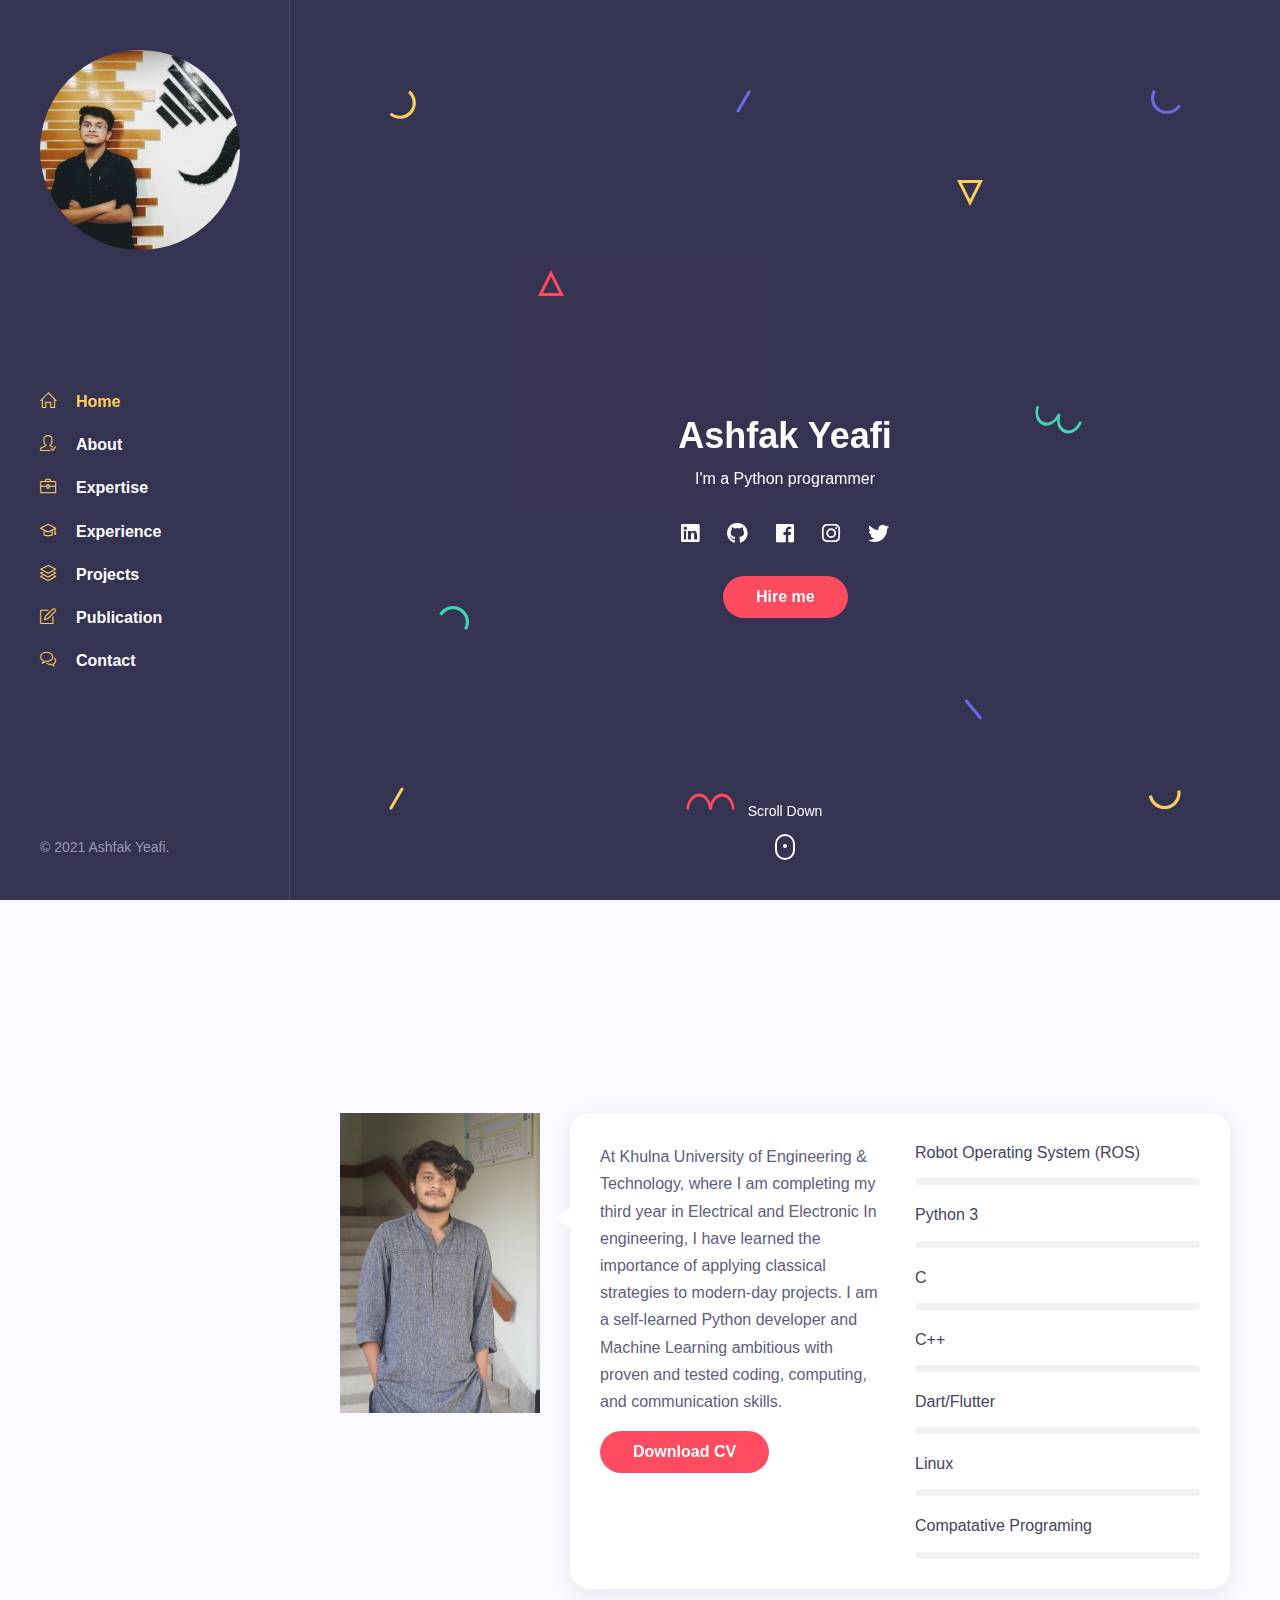
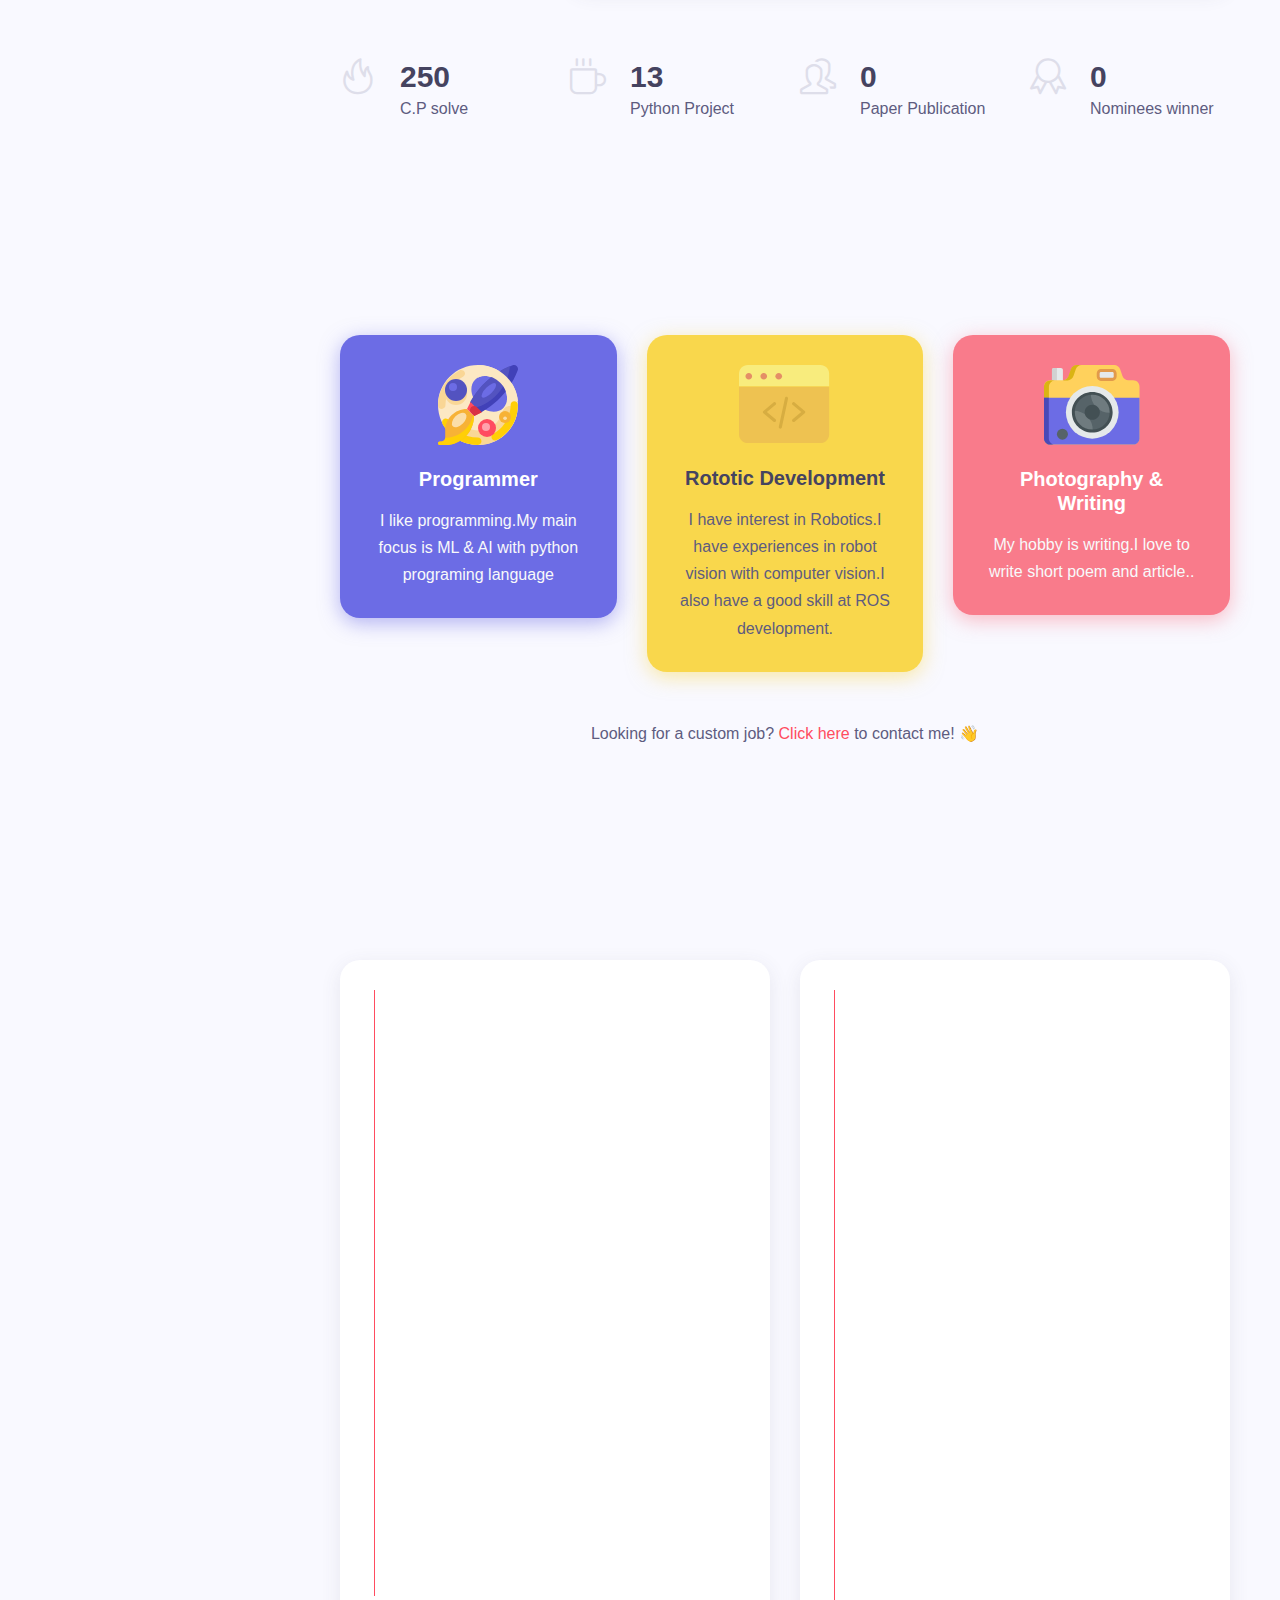
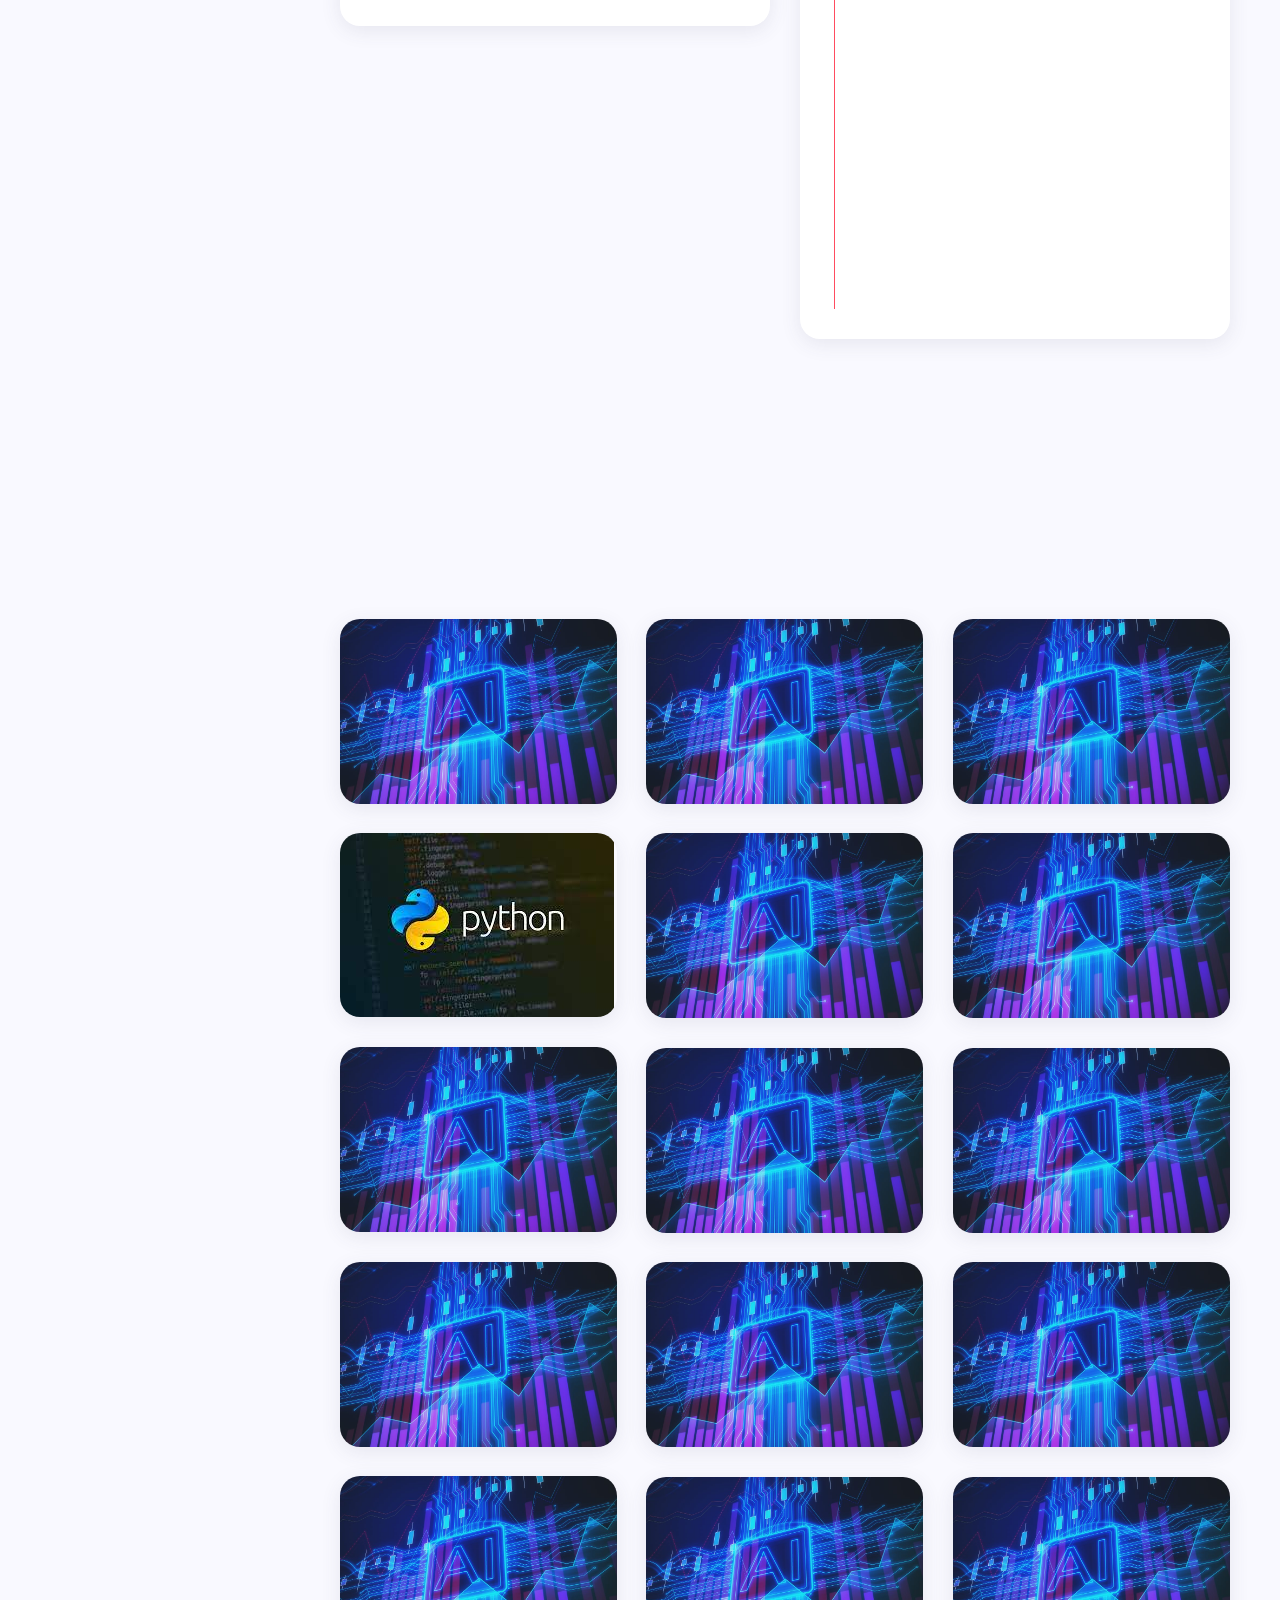
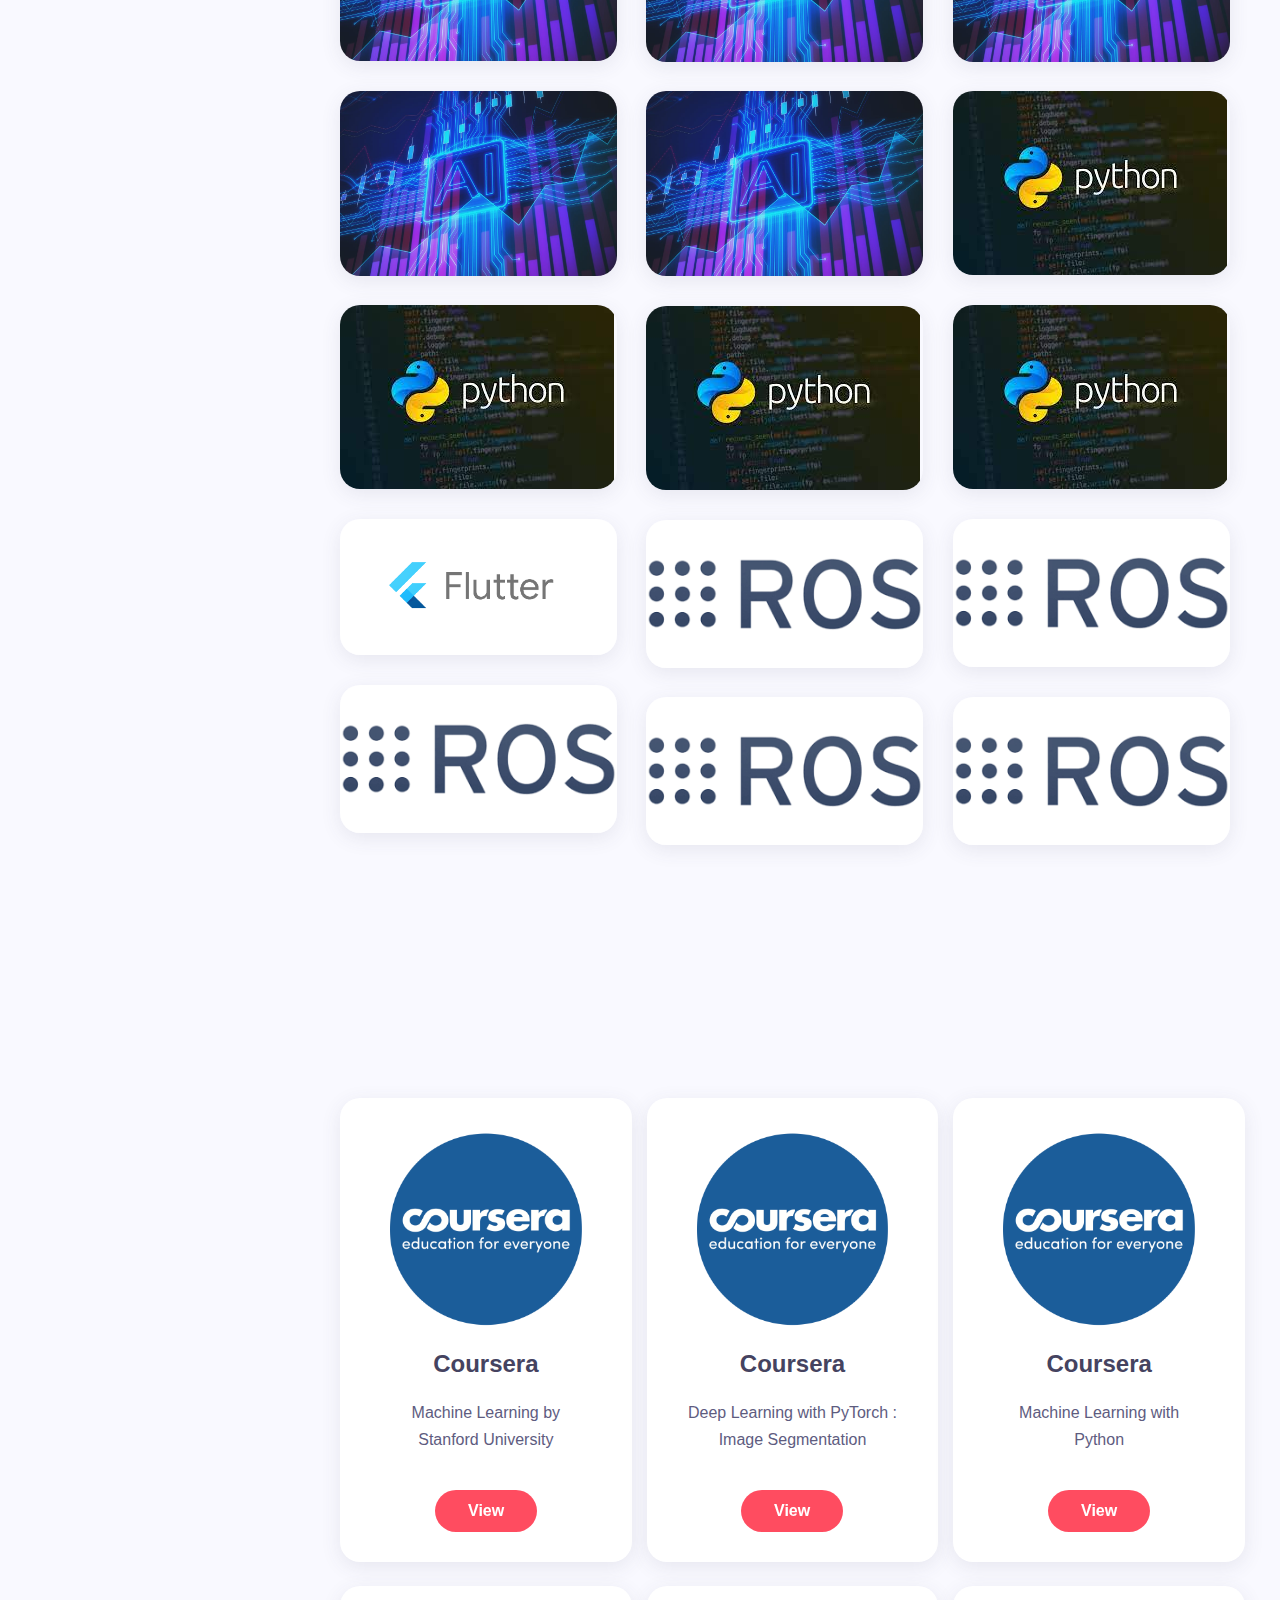
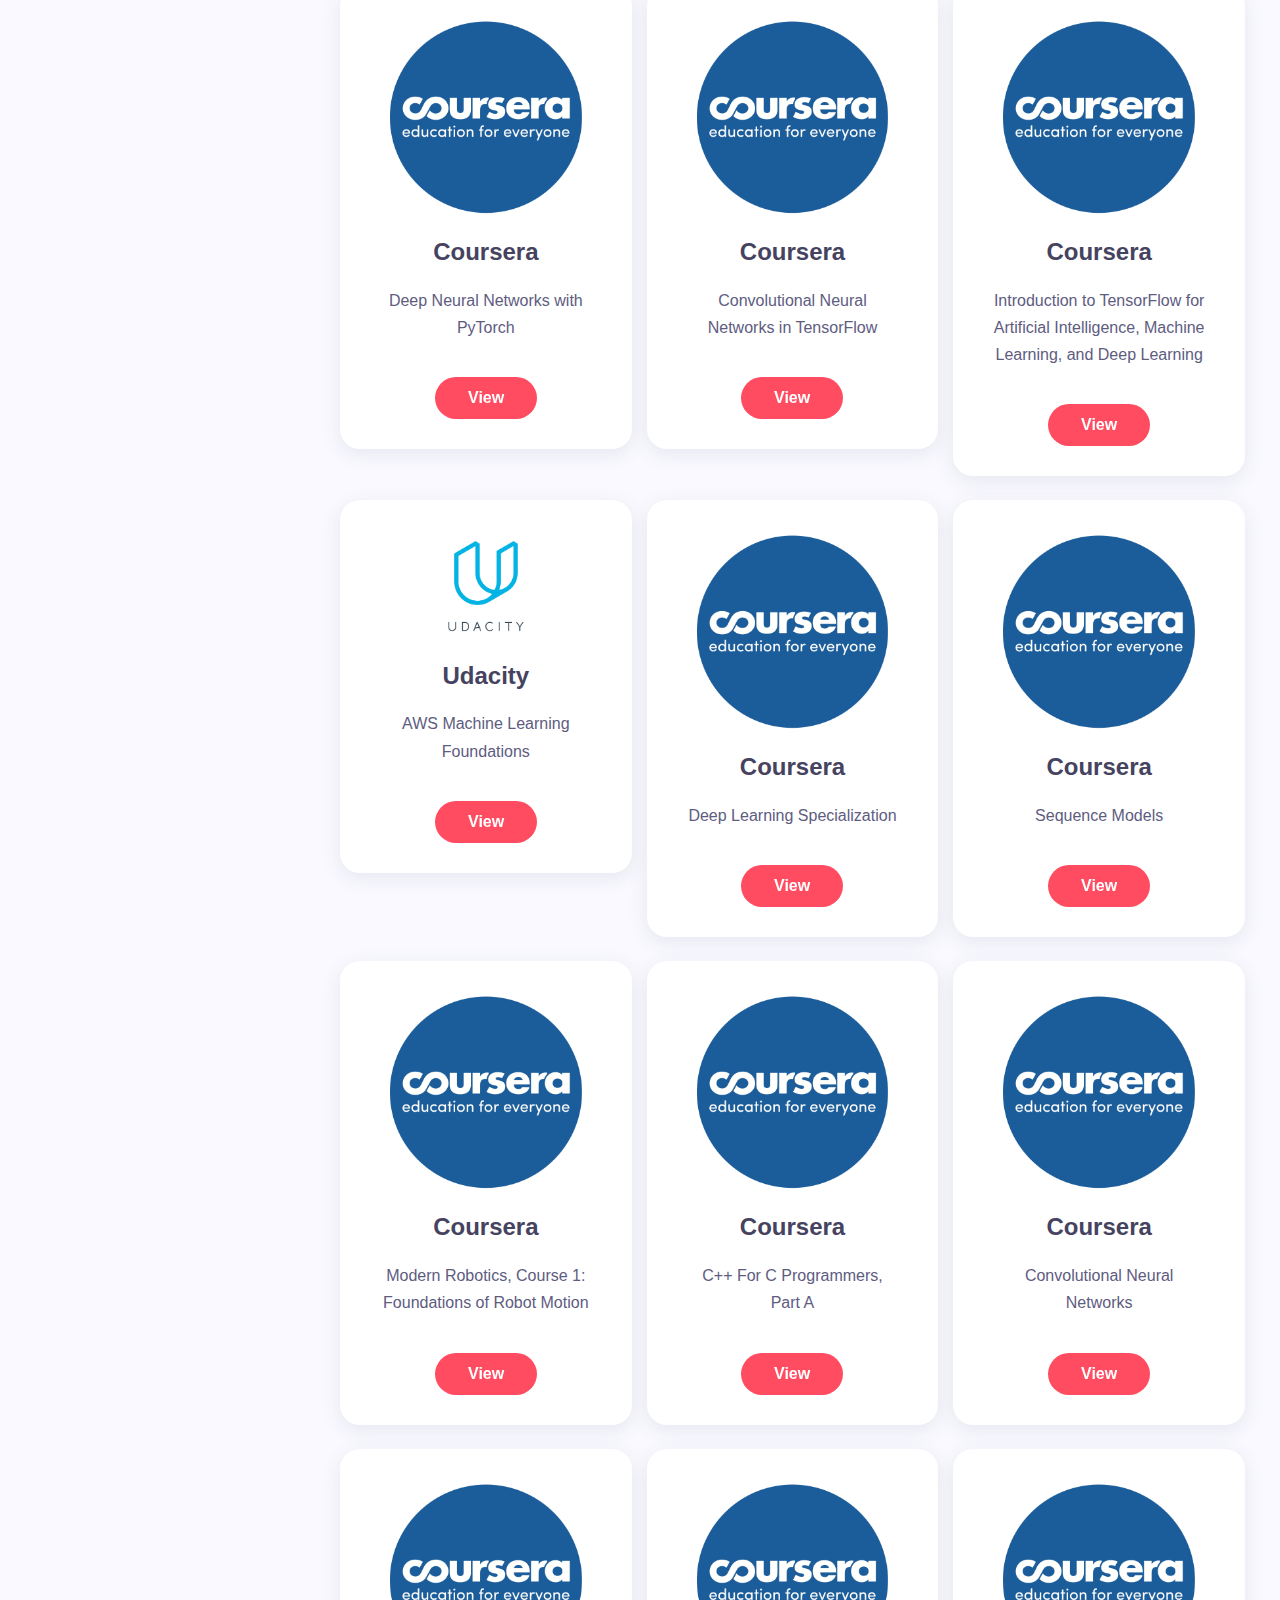
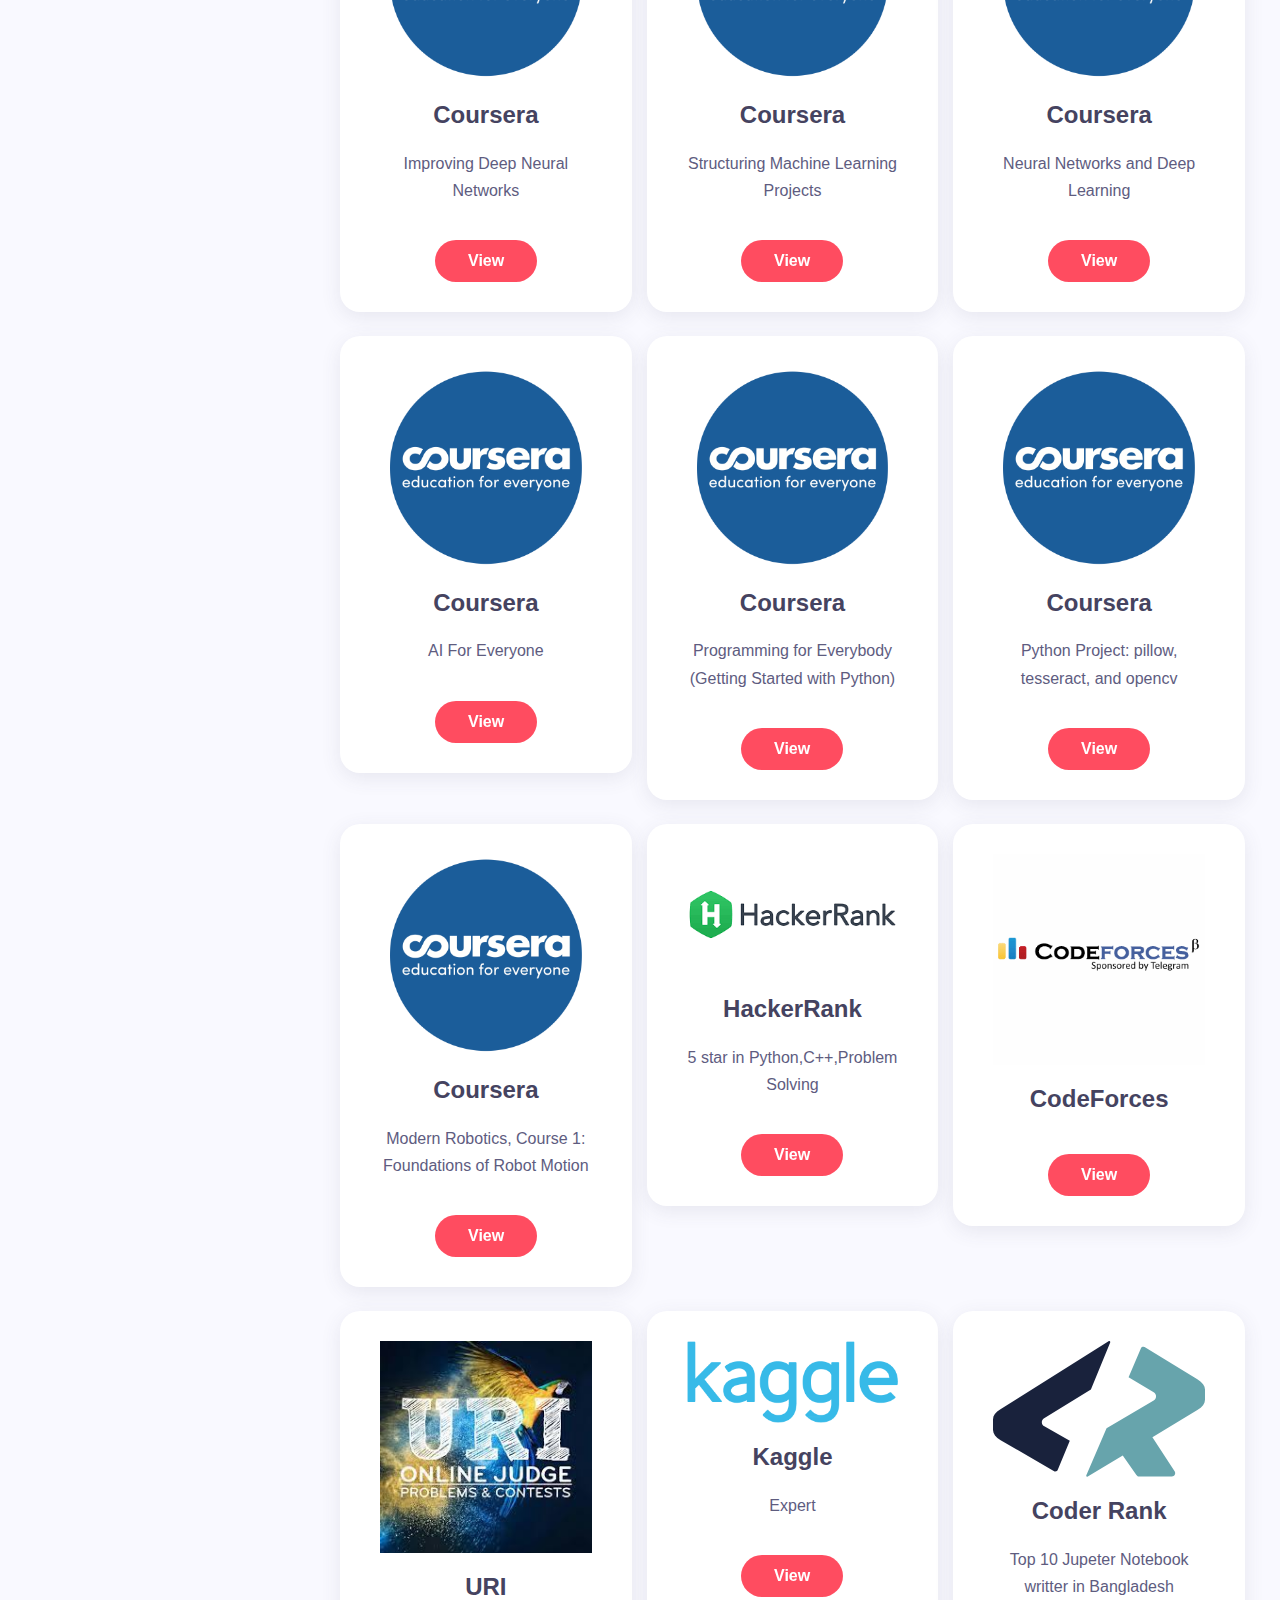
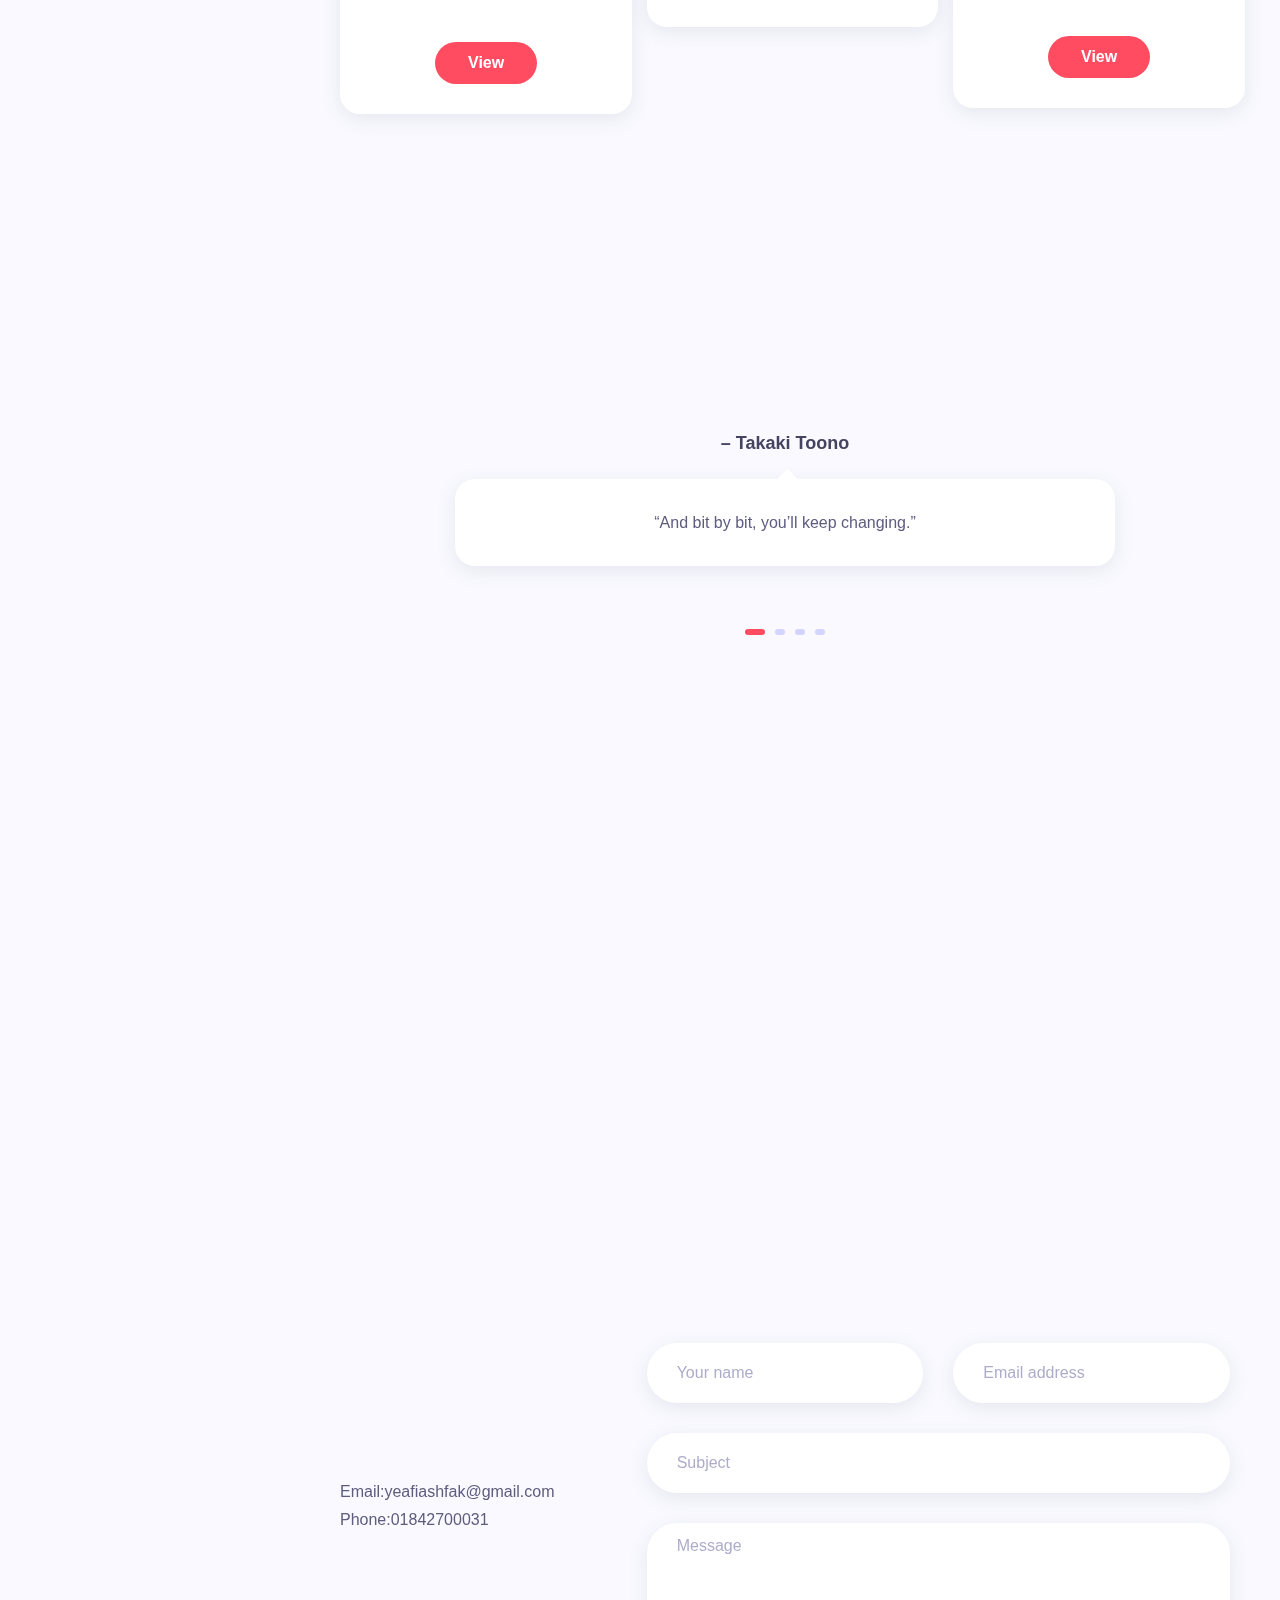
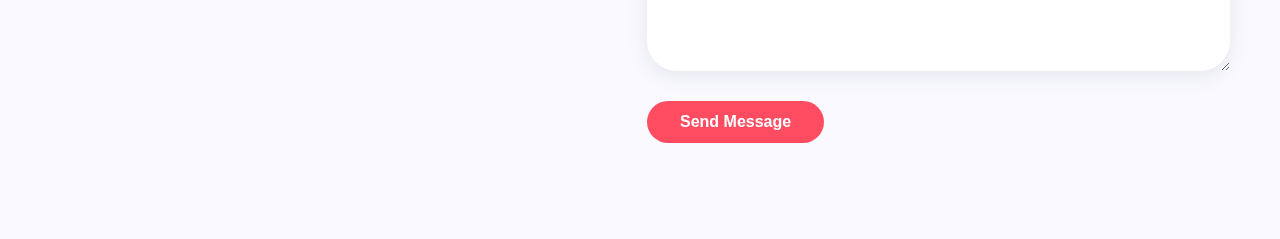
==== commit 4b4e3f74: "update" ====
--- a/index.html
+++ b/index.html
@@ -196,7 +196,7 @@
 				<div class="col-md-3">
 					<div class="text-center text-md-left">
 						<!-- avatar image -->
-						<img src="images/fahim_02.jpg" alt="Bolby" />
+						<img src="images/fahim_03.jpg" alt="Bolby" />
 					</div>
 					<div class="spacer d-md-none d-lg-none" data-height="30"></div>
 				</div>
@@ -486,6 +486,26 @@
 						<div class="timeline-container wow fadeInUp">
 							<div class="content">
 								<span class="time">2022 - Present</span>
+								<h3 class="title">IEEE Student Branch KUET</h3>
+								<p>Publication Coordinator.</p>
+								<p><a href="https://www.ieeekuetsb.org/" target="blank">More...</a></p>
+
+							</div>
+						</div>
+
+						<!-- timeline item -->
+						<div class="timeline-container wow fadeInUp">
+							<div class="content">
+								<span class="time">2022 - Present</span>
+								<h3 class="title"> EEE Makers Hub</h3>
+								<p>Technical Coordinator.</p>
+							</div>
+						</div>
+
+						<!-- timeline item -->
+						<div class="timeline-container wow fadeInUp">
+							<div class="content">
+								<span class="time">2022 - Present</span>
 								<h3 class="title">Fab Lab KUET </a></h3>
 								<p>Student Lab Operator</p>
 								<p><a href="https://www2.kuet.ac.bd/fablab/" target="blank">More...</a></p>
@@ -497,7 +517,7 @@
 							<div class="content">
 								<span class="time">2020 - Present</span>
 								<h3 class="title">Team Durbar,KUET</h3>
-								<p>Member of Control Team.</p>
+								<p>Member of AI & Control Team.</p>
 							</div>
 						</div>
 
@@ -510,14 +530,6 @@
 							</div>
 						</div>
 
-						<!-- timeline item -->
-						<div class="timeline-container wow fadeInUp" data-wow-delay="0.4s">
-							<div class="content">
-								<span class="time">2021 - Present</span>
-								<h3 class="title">GAOTek Inc</h3>
-								<p>Event assistant internship.</p>
-							</div>
-						</div>
 
 						<div class="timeline-container wow fadeInUp" data-wow-delay="0.2s">
 							<div class="content">
@@ -1183,12 +1195,22 @@
 					<div class="price-item bg-white rounded shadow-dark text-center">
 						<img src="images/coursera-logo.png" alt="Regular" />
 						<h2 class="plan">Coursera</h2>
+						<p>Machine Learning by Stanford University</p>
+						<a href="https://www.coursera.org/account/accomplishments/certificate/JZUFA958GPTC" target="balnk" class="btn btn-default">View</a>
+					</div>
+				</div>
+
+
+				<div class="col-md-4 pr-md-0 mt-md-4 mt-0">
+
+					<!-- price item -->
+					<div class="price-item bg-white rounded shadow-dark text-center">
+						<img src="images/coursera-logo.png" alt="Regular" />
+						<h2 class="plan">Coursera</h2>
 						<p>Deep Learning with PyTorch : Image Segmentation</p>
 						<a href="https://www.coursera.org/account/accomplishments/certificate/ENWBH9HFW6BW" target="balnk" class="btn btn-default">View</a>
 					</div>
 				</div>
-
-
 
 
 				<div class="col-md-4 pr-md-0 mt-md-4 mt-0">
@@ -1201,8 +1223,6 @@
 						<a href="https://www.coursera.org/account/accomplishments/certificate/VW9S35YS7QBB" target="balnk" class="btn btn-default">View</a>
 					</div>
 				</div>
-
-
 
 
 				<div class="col-md-4 pr-md-0 mt-md-4 mt-0">
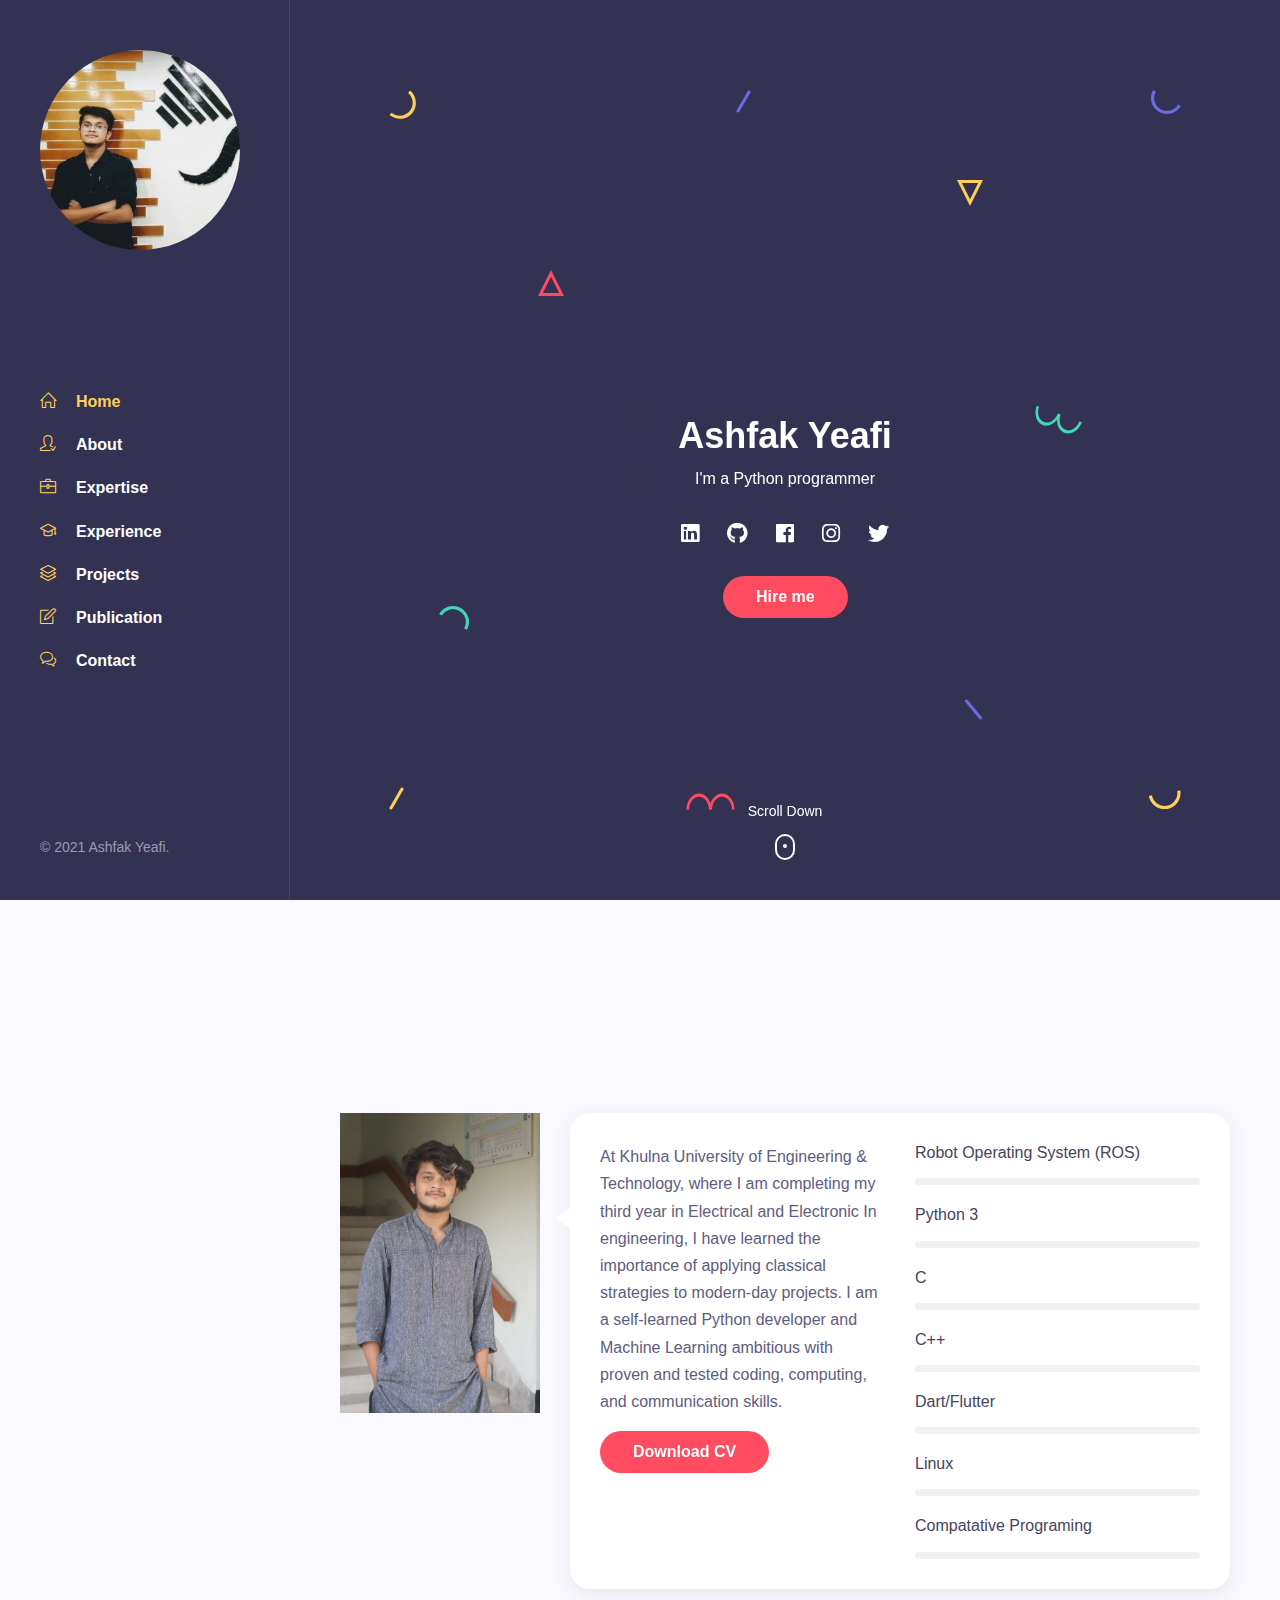
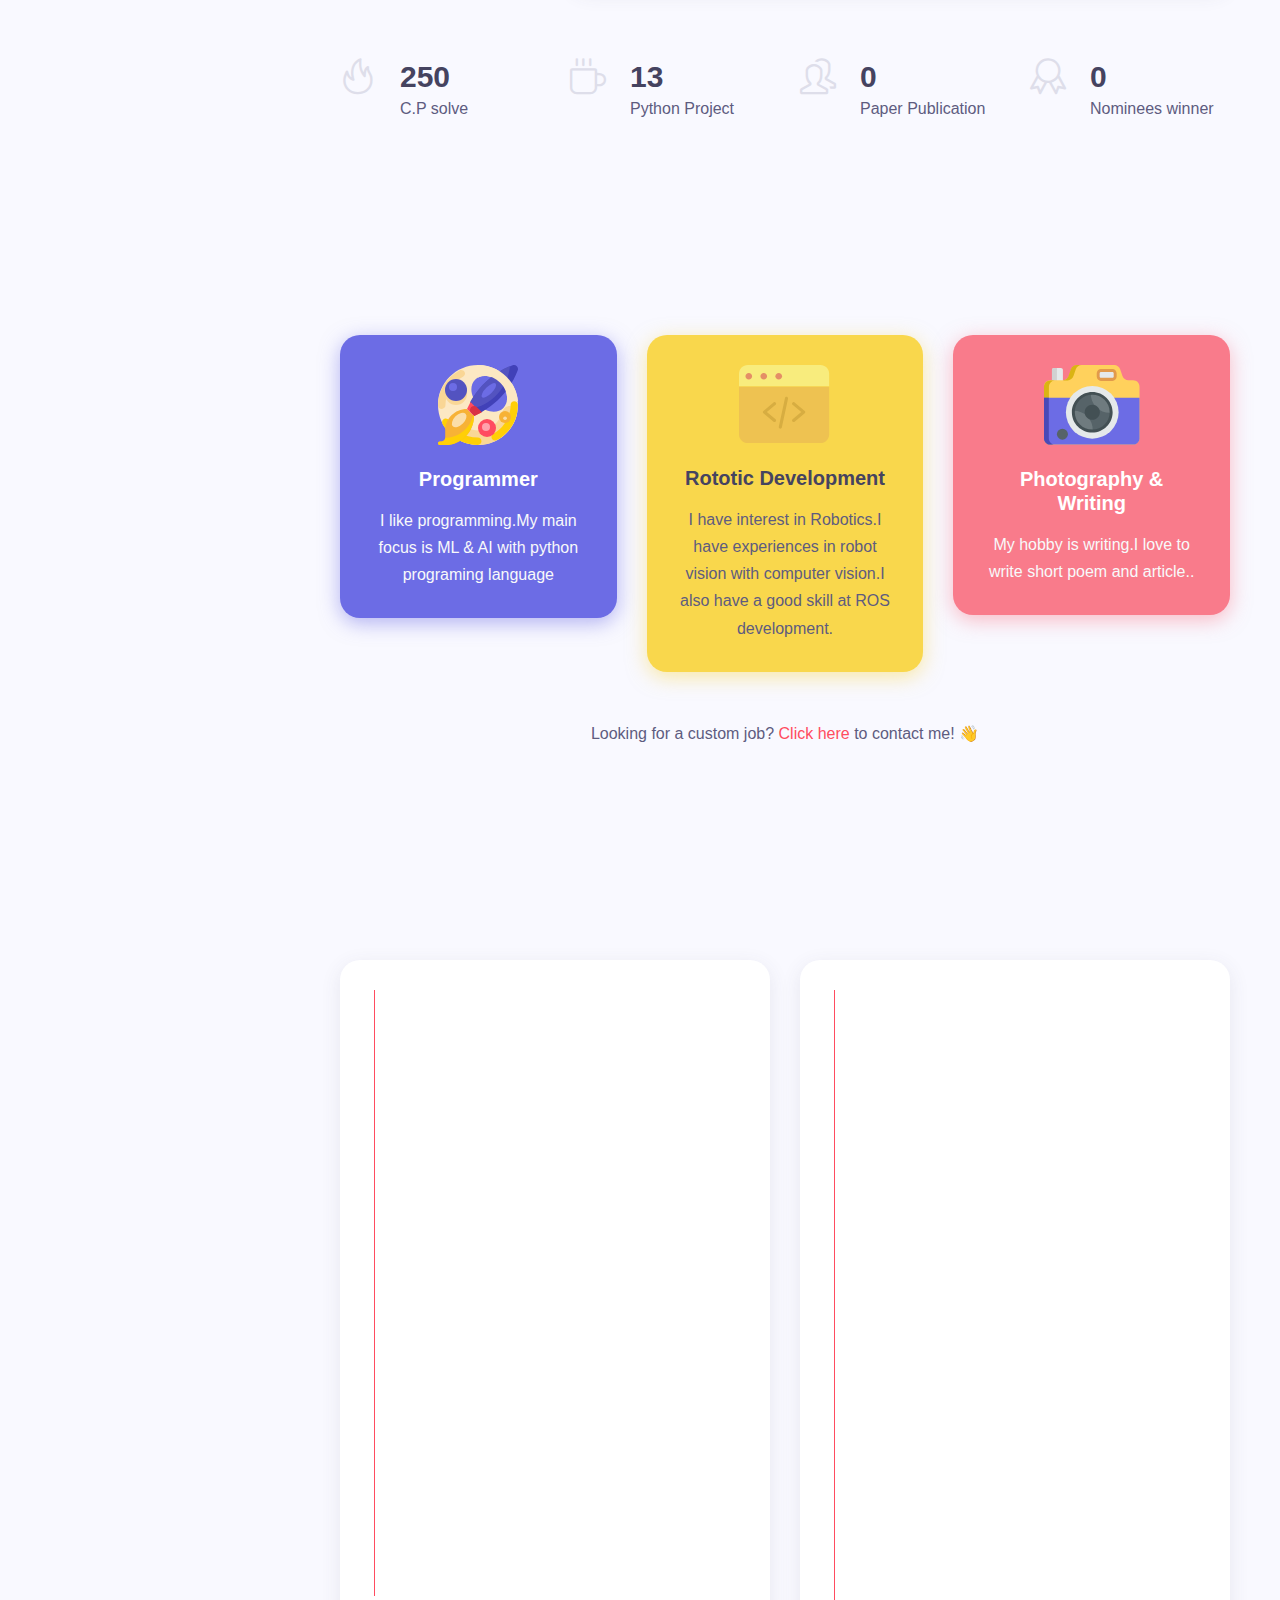
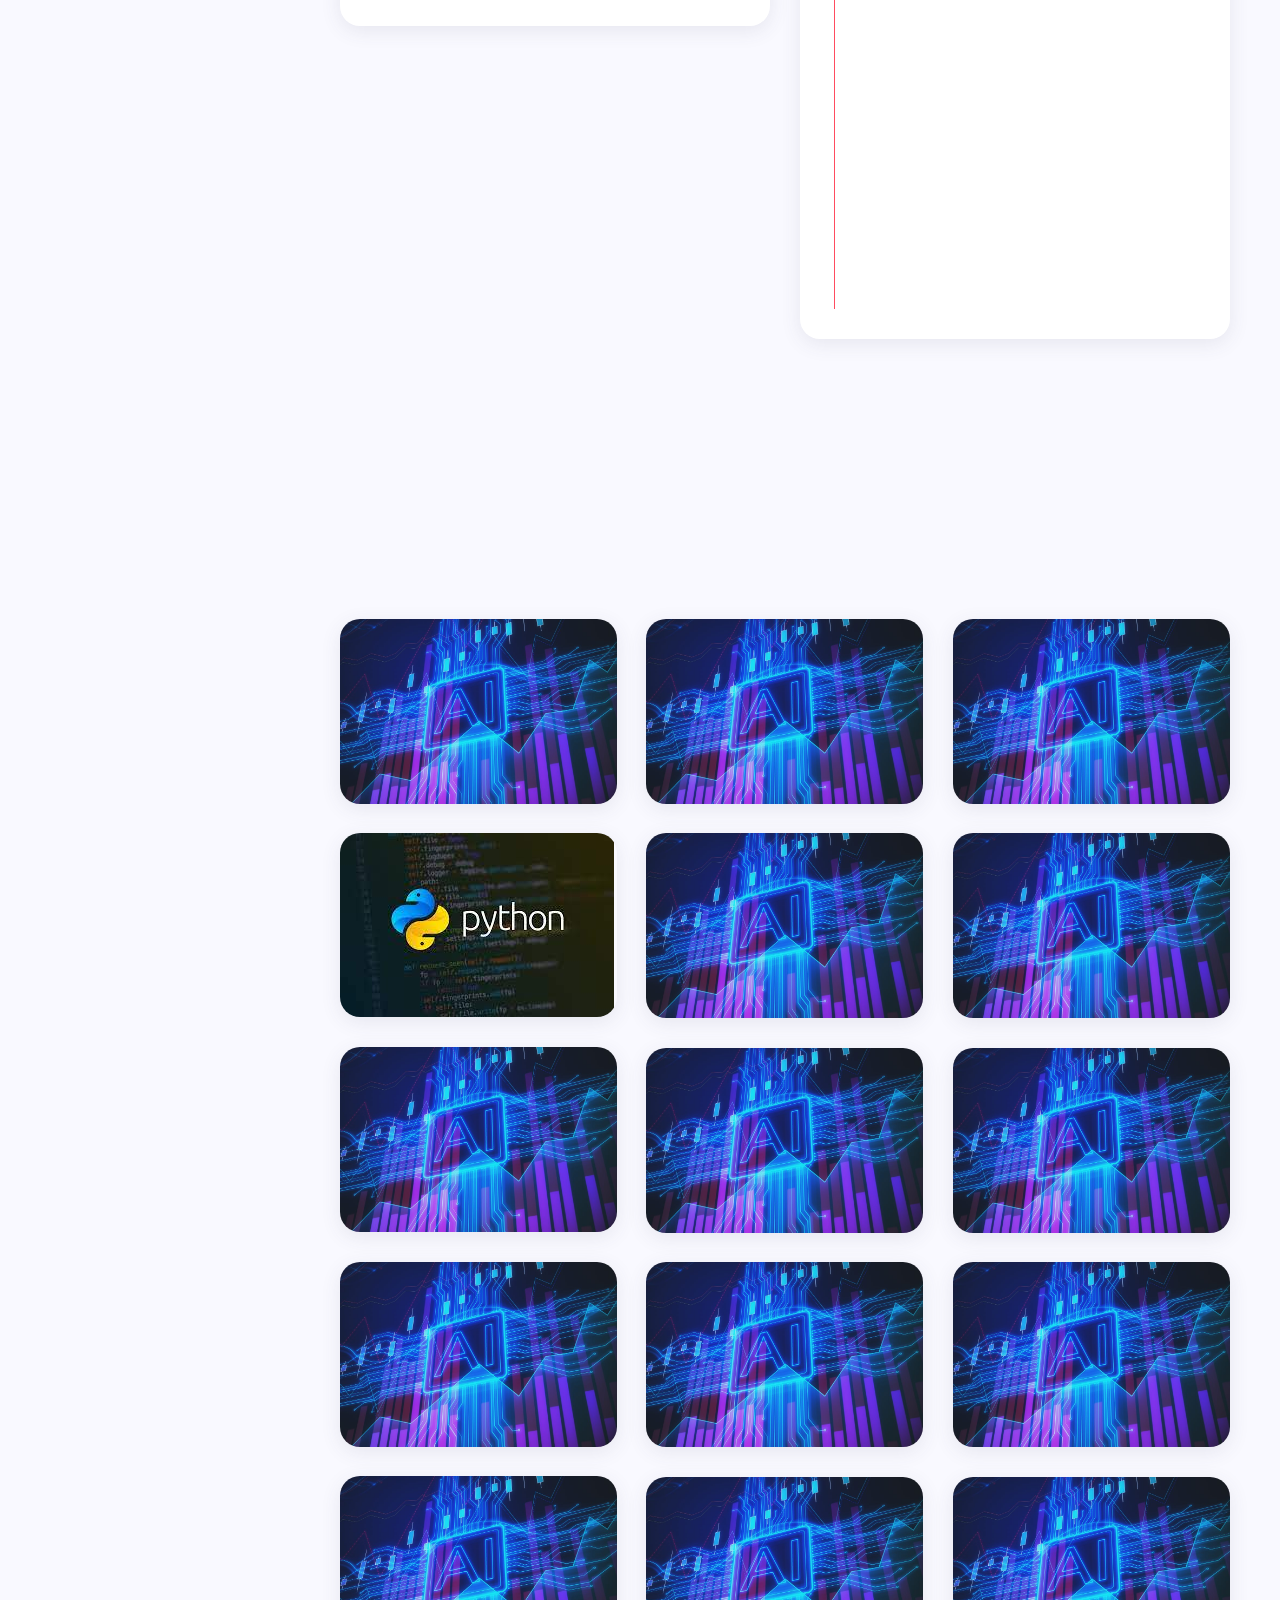
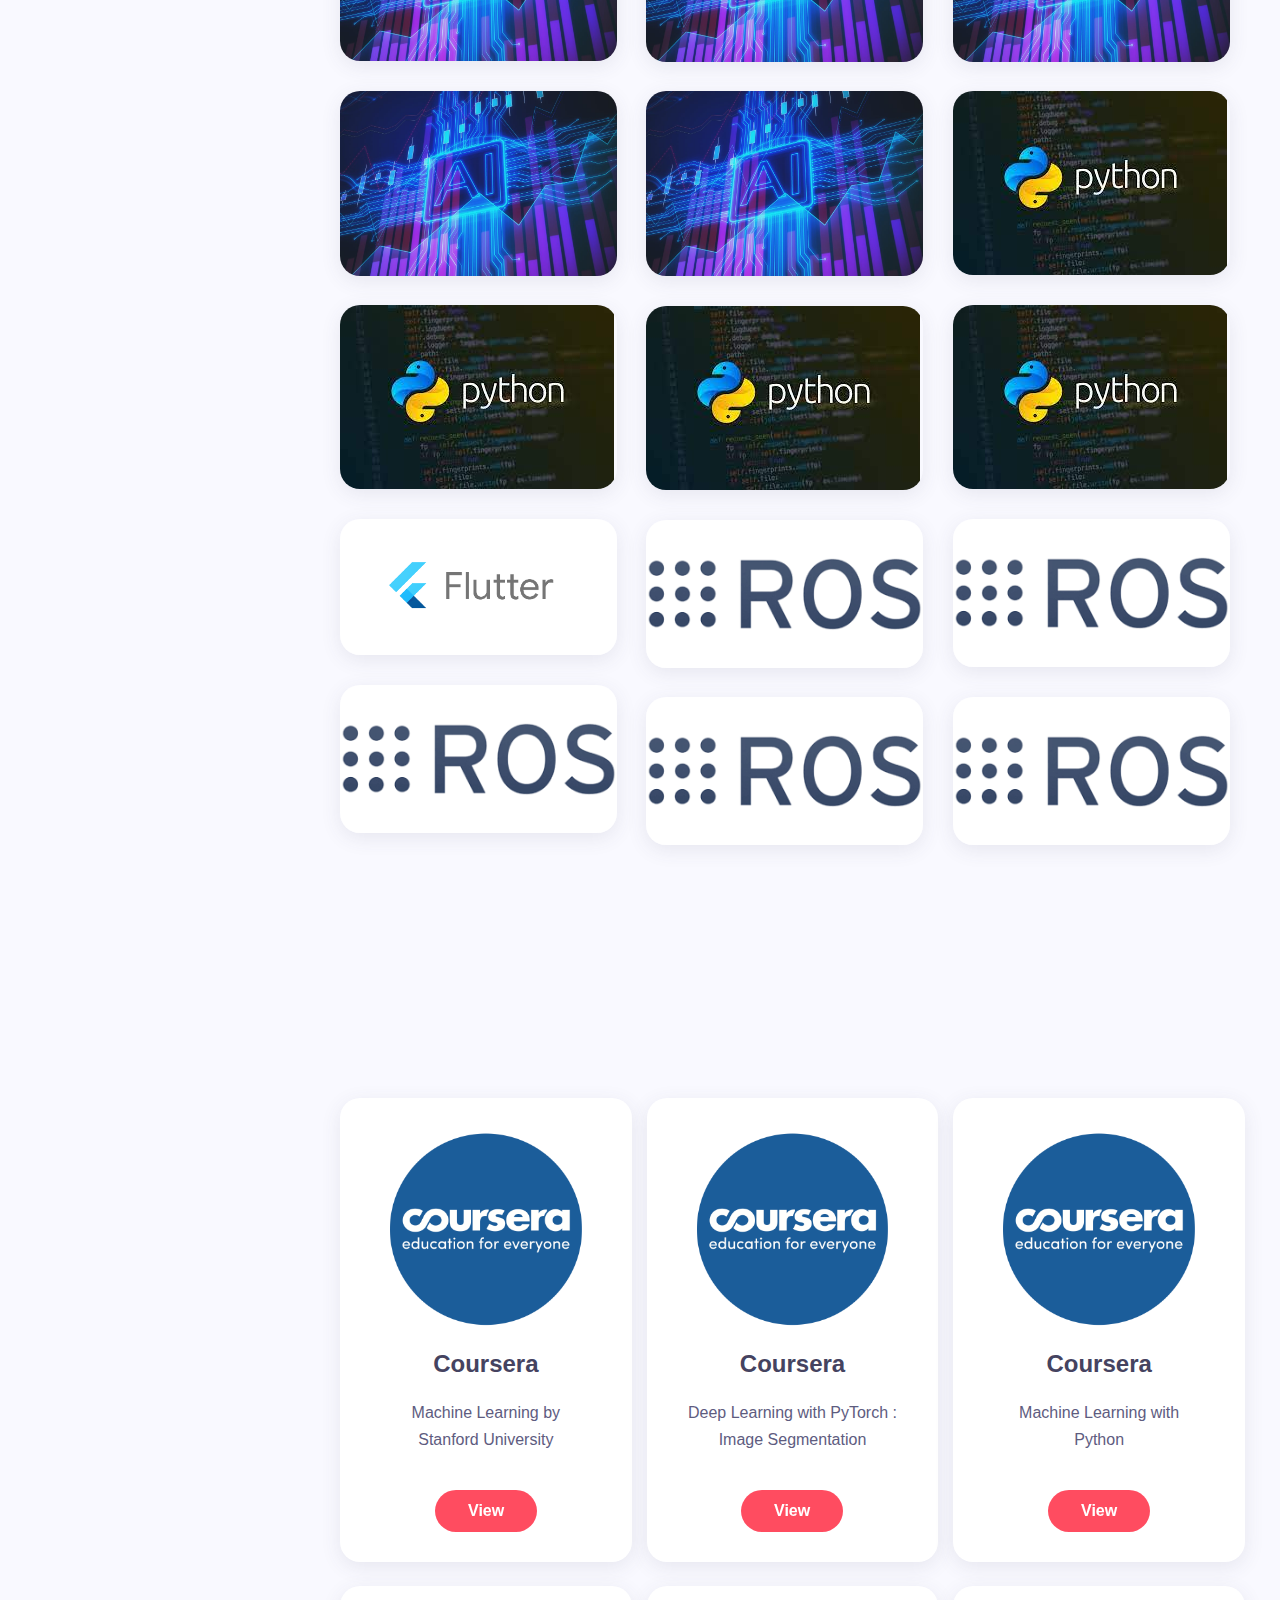
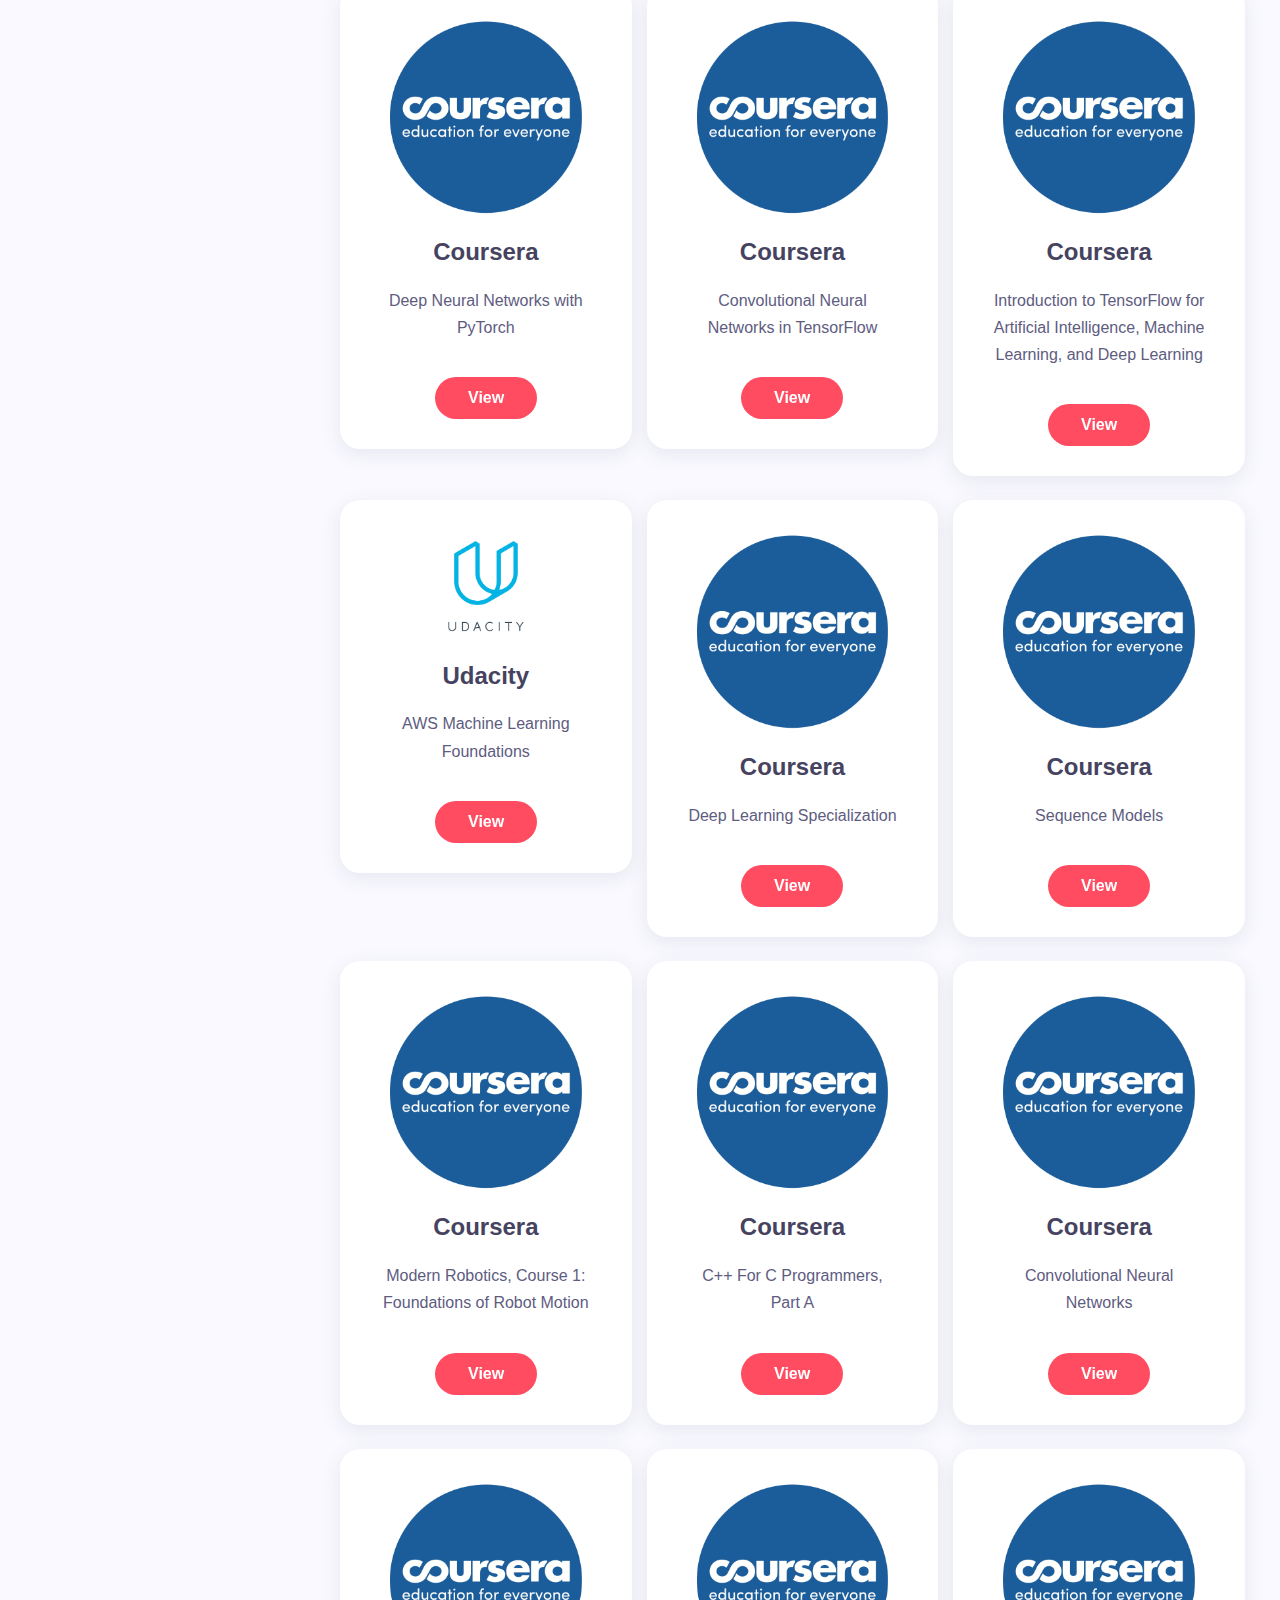
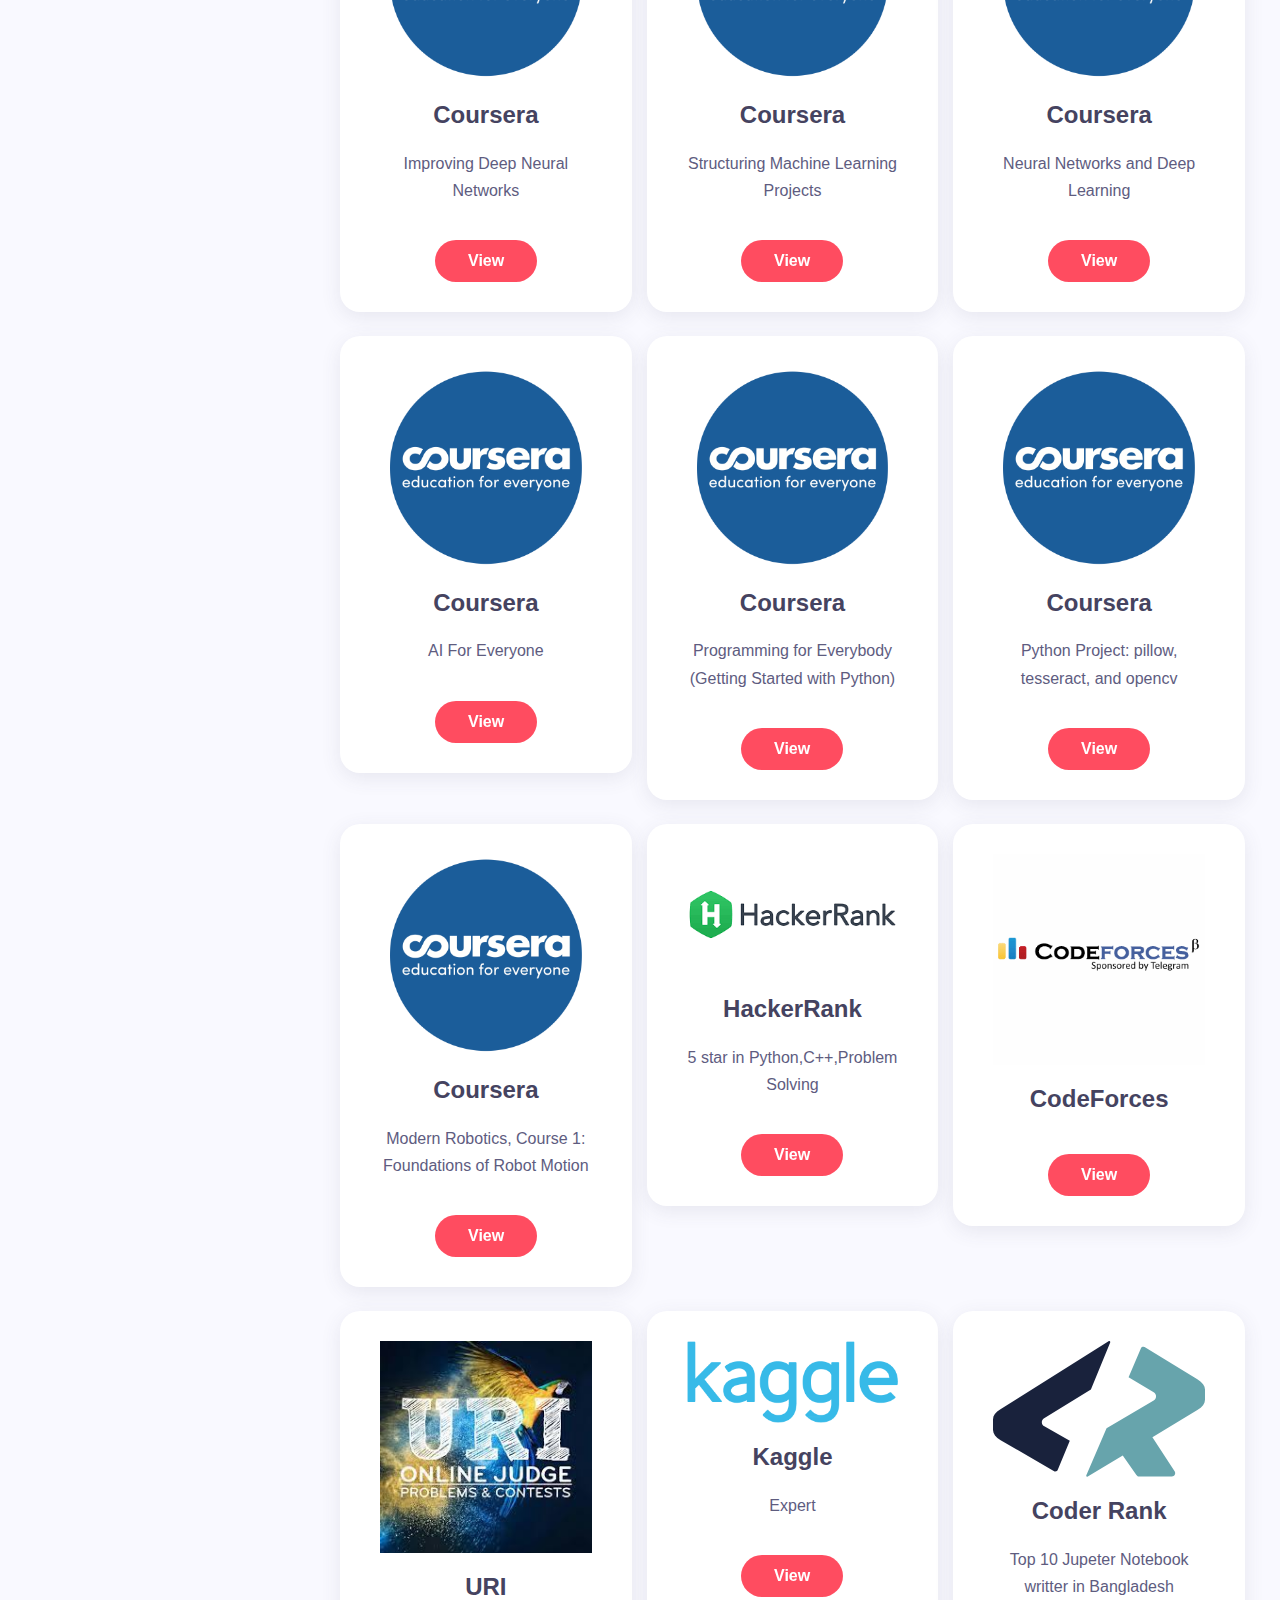
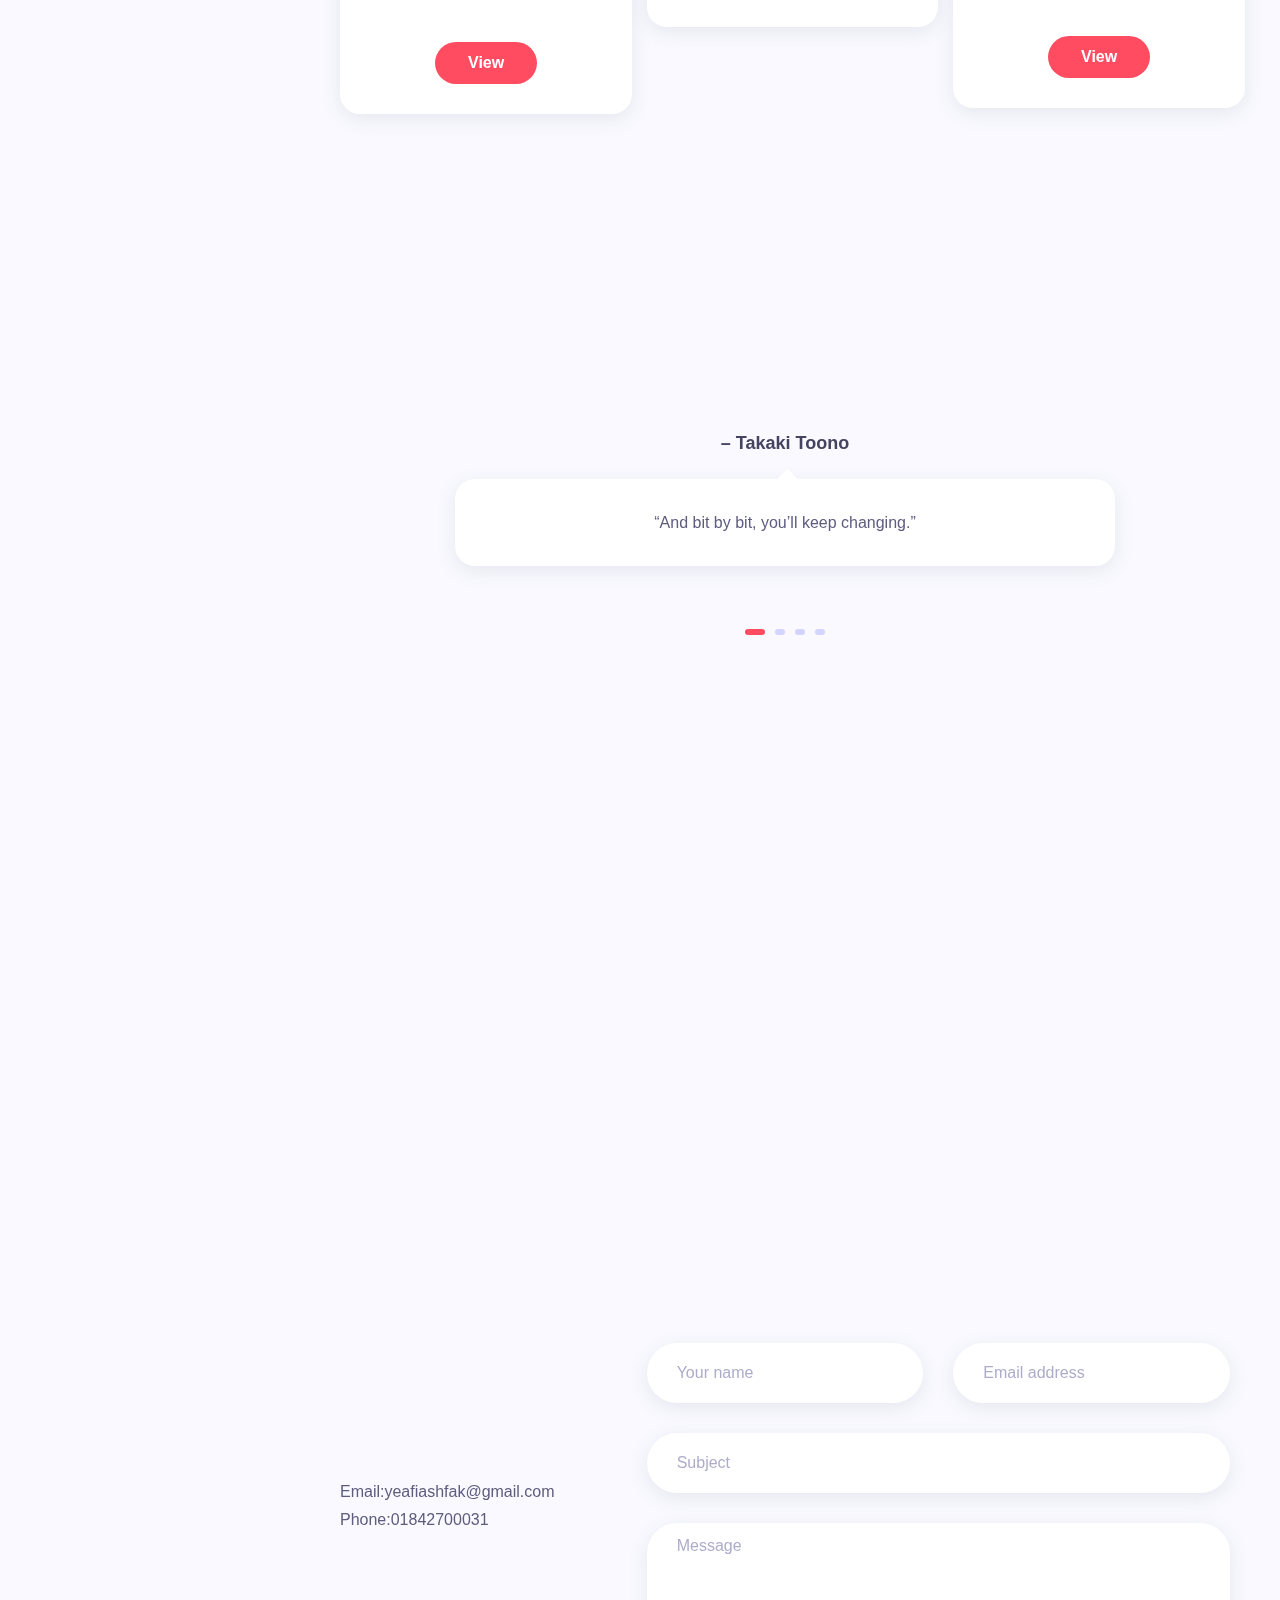
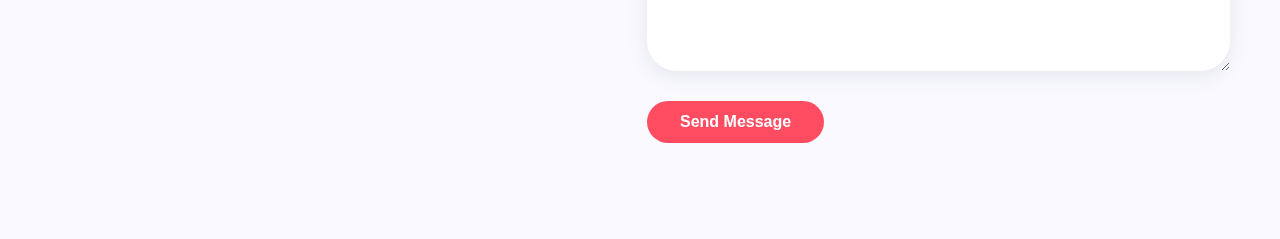
==== commit c98cd07c: "Update index.html" ====
--- a/index.html
+++ b/index.html
@@ -124,7 +124,7 @@
 
 				<!-- info -->
 				<h1 class="mb-2 mt-0">Ashfak Yeafi</h1>
-				<span>I'm a <span class="text-rotating">Python programmer,Kaggle Expert, ROS developer, AI enthusiast</span></span>
+				<span>I'm a <span class="text-rotating">Python programmer,Kaggle Expert, ROS developer, AI Researcher</span></span>
 
 				<!-- social icons -->
 				<ul class="social-icons light list-inline mb-0 mt-4">
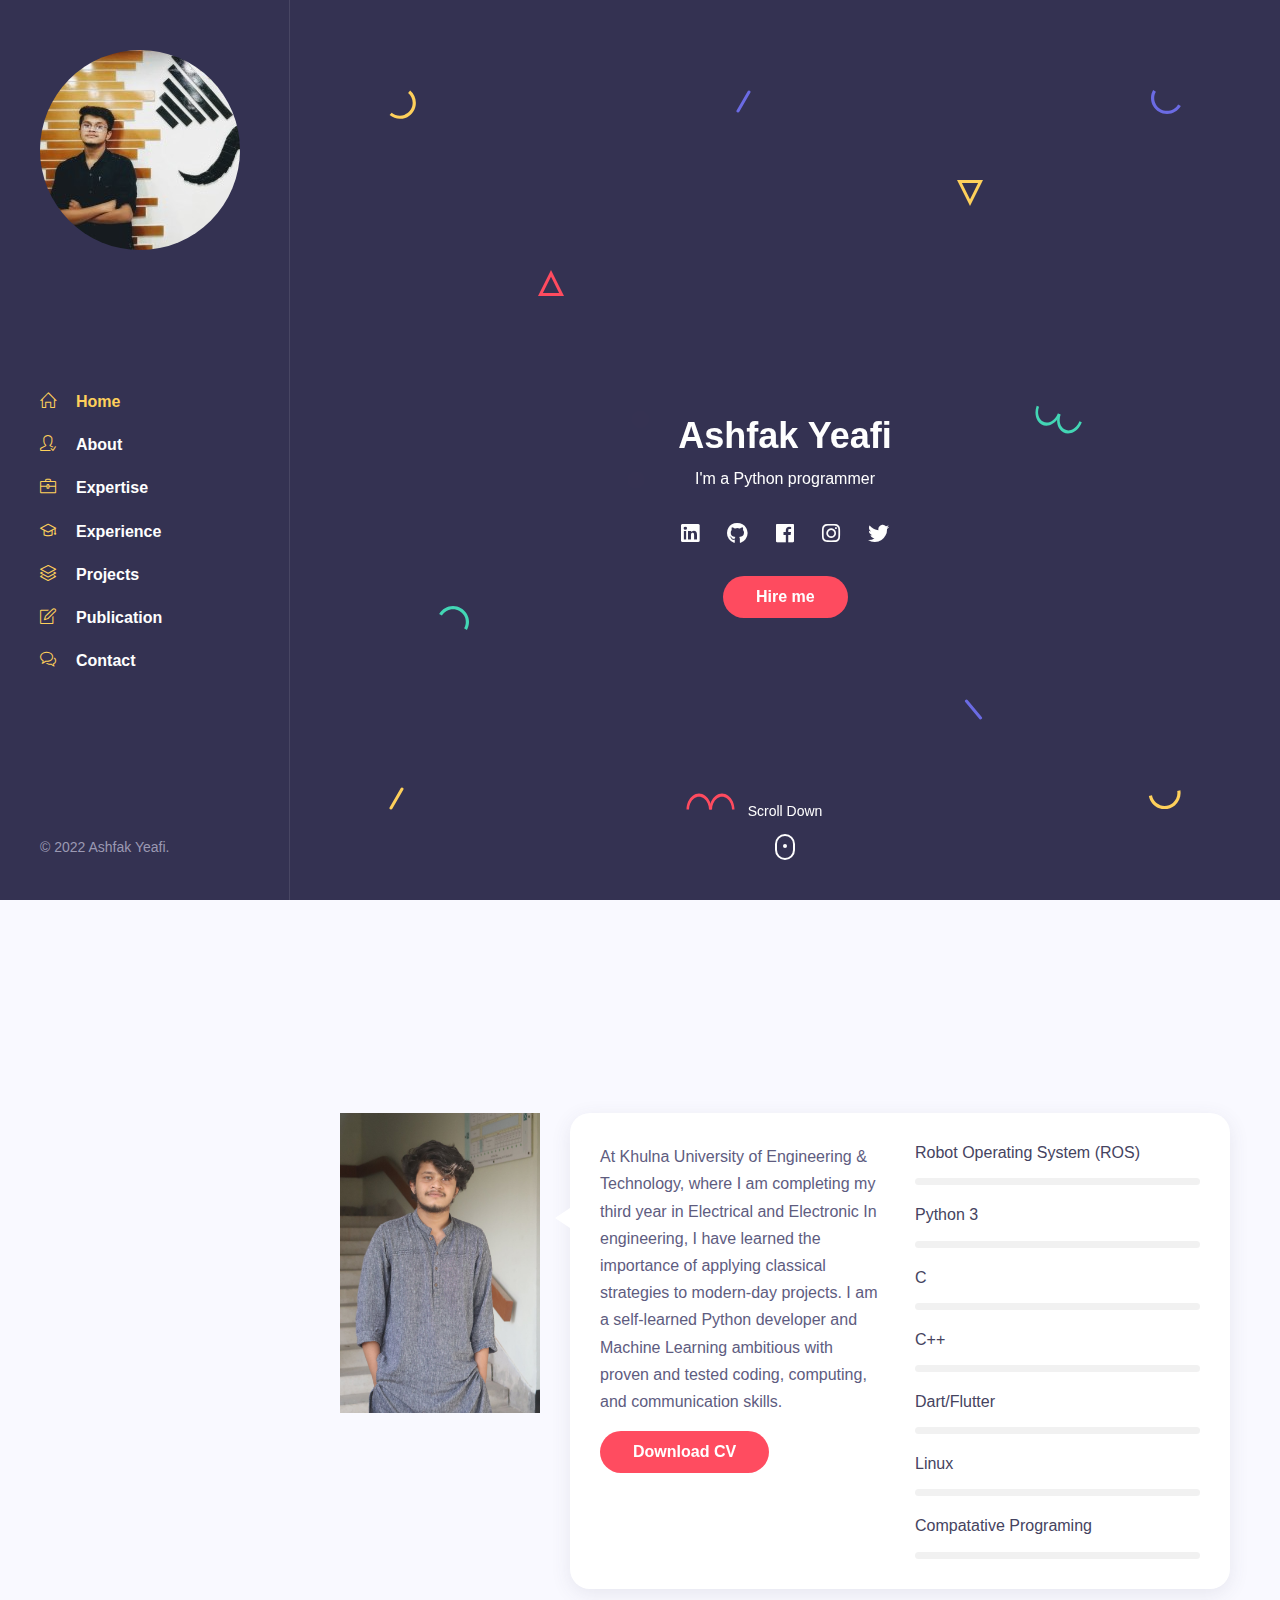
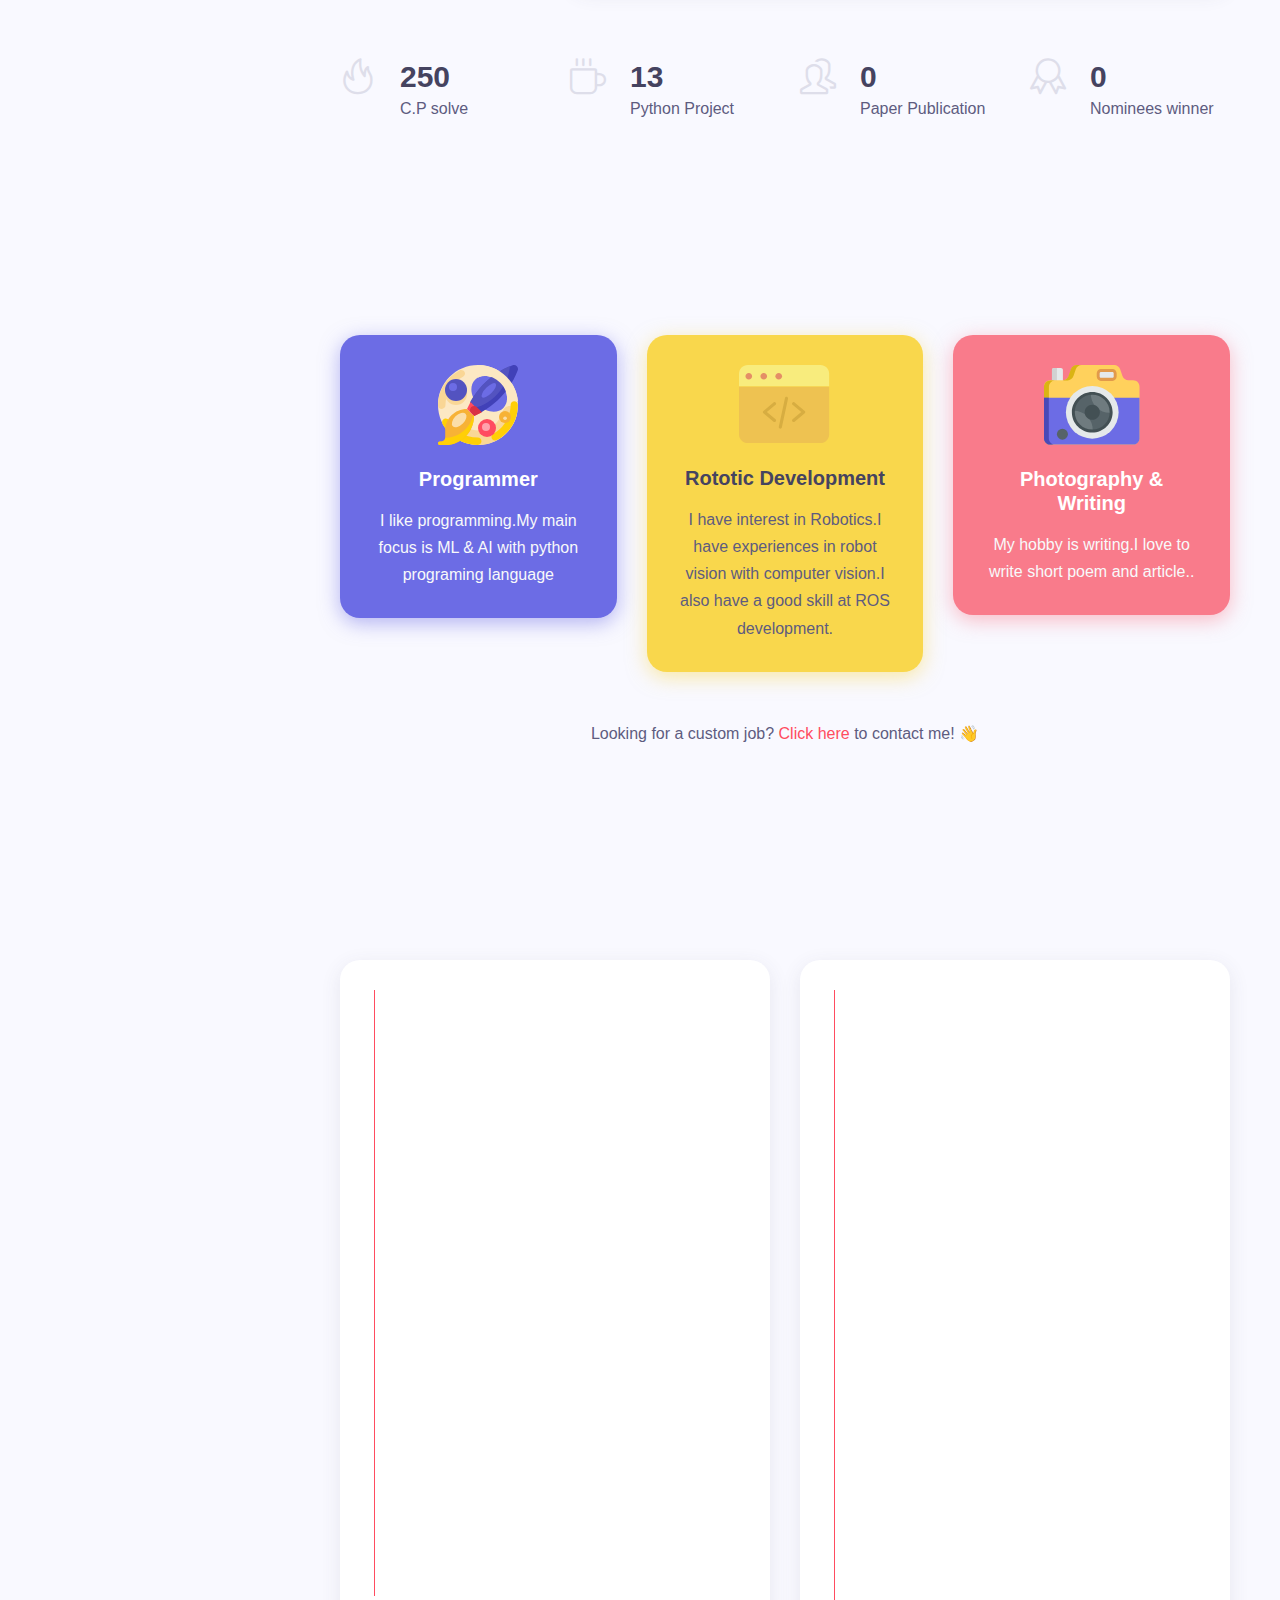
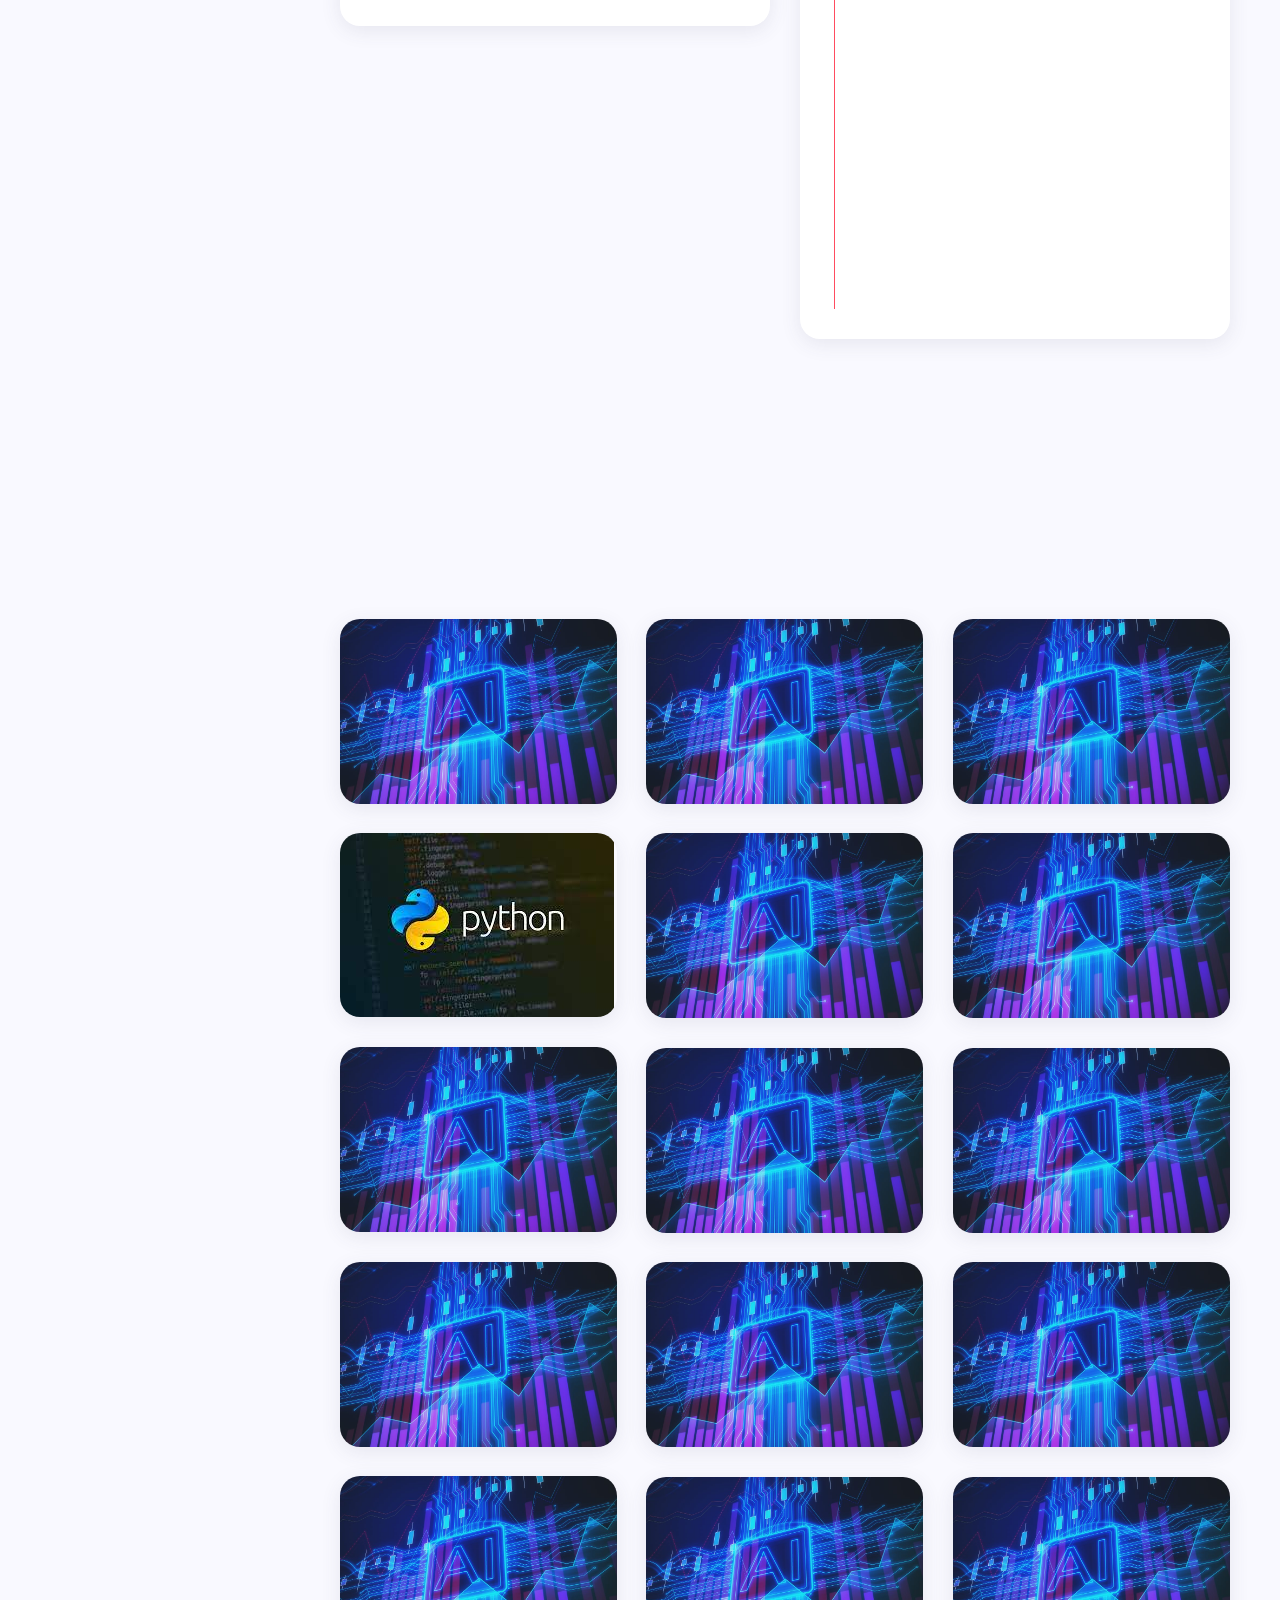
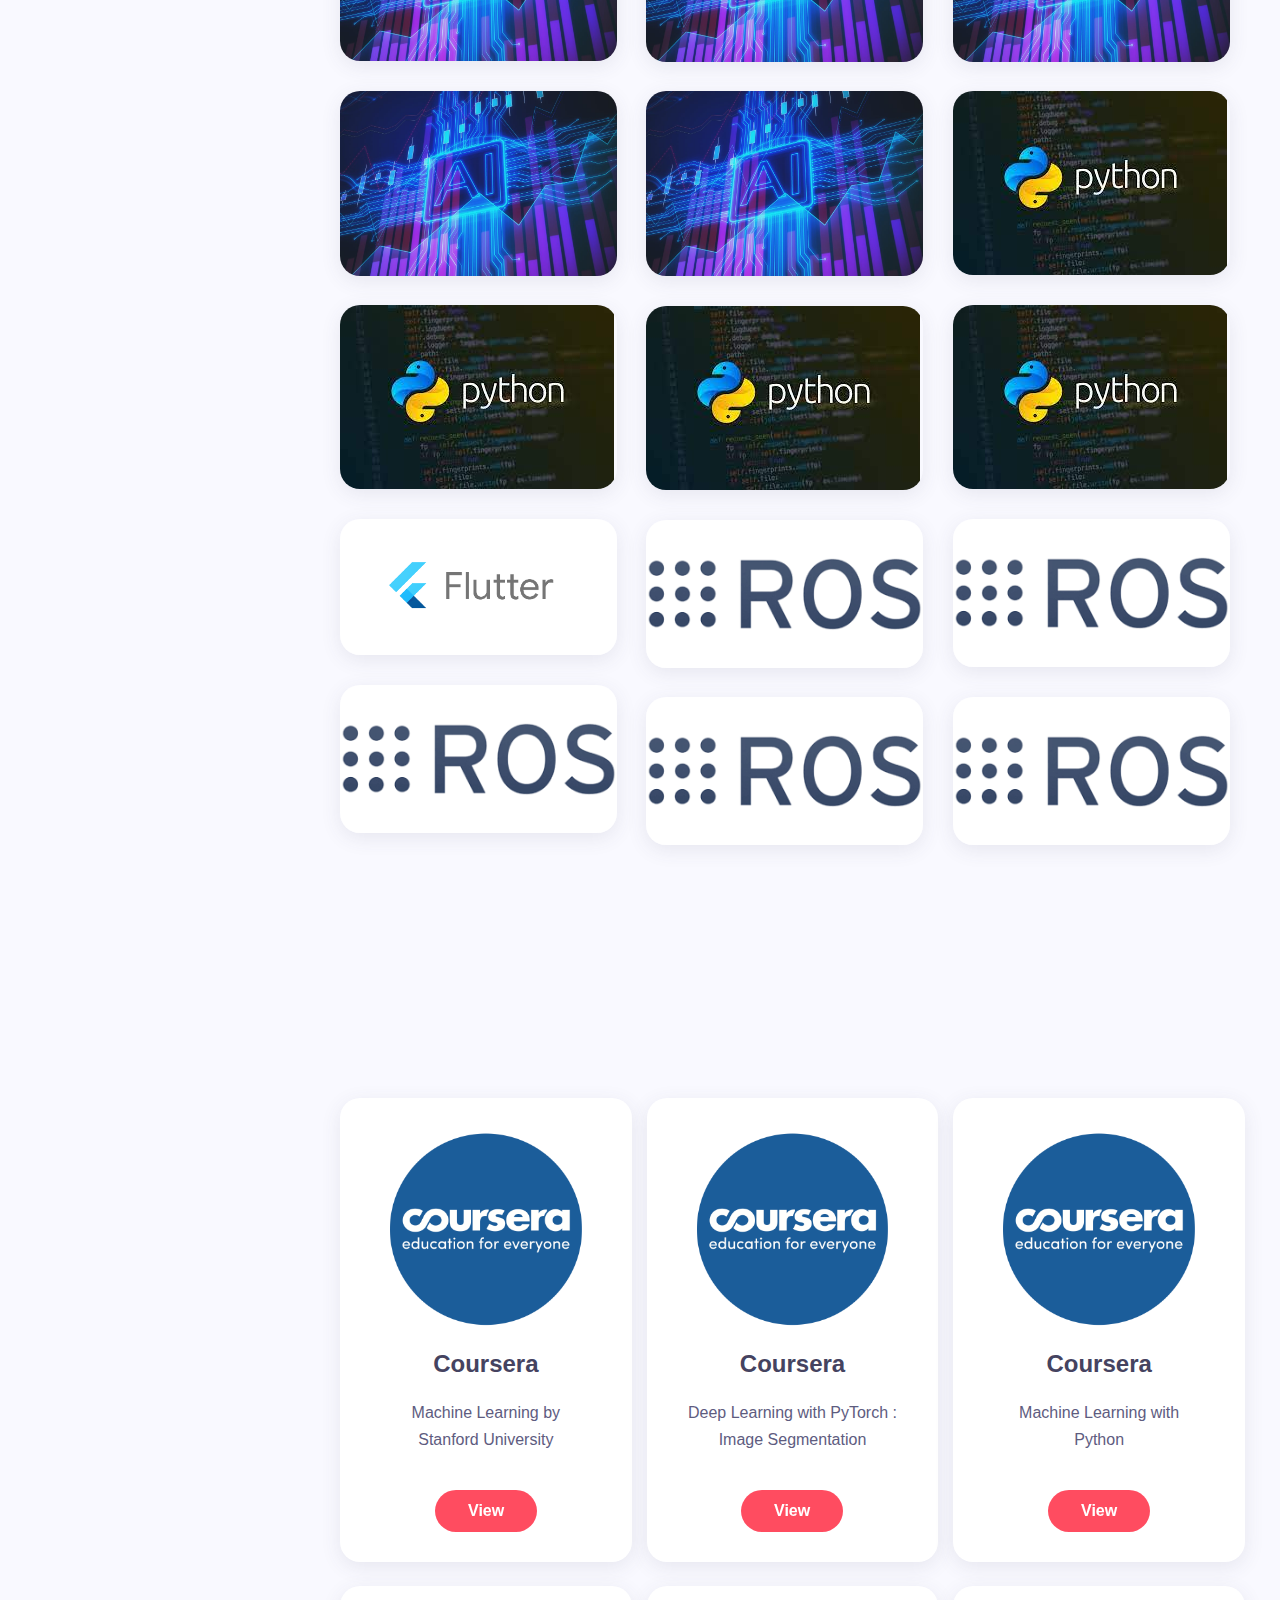
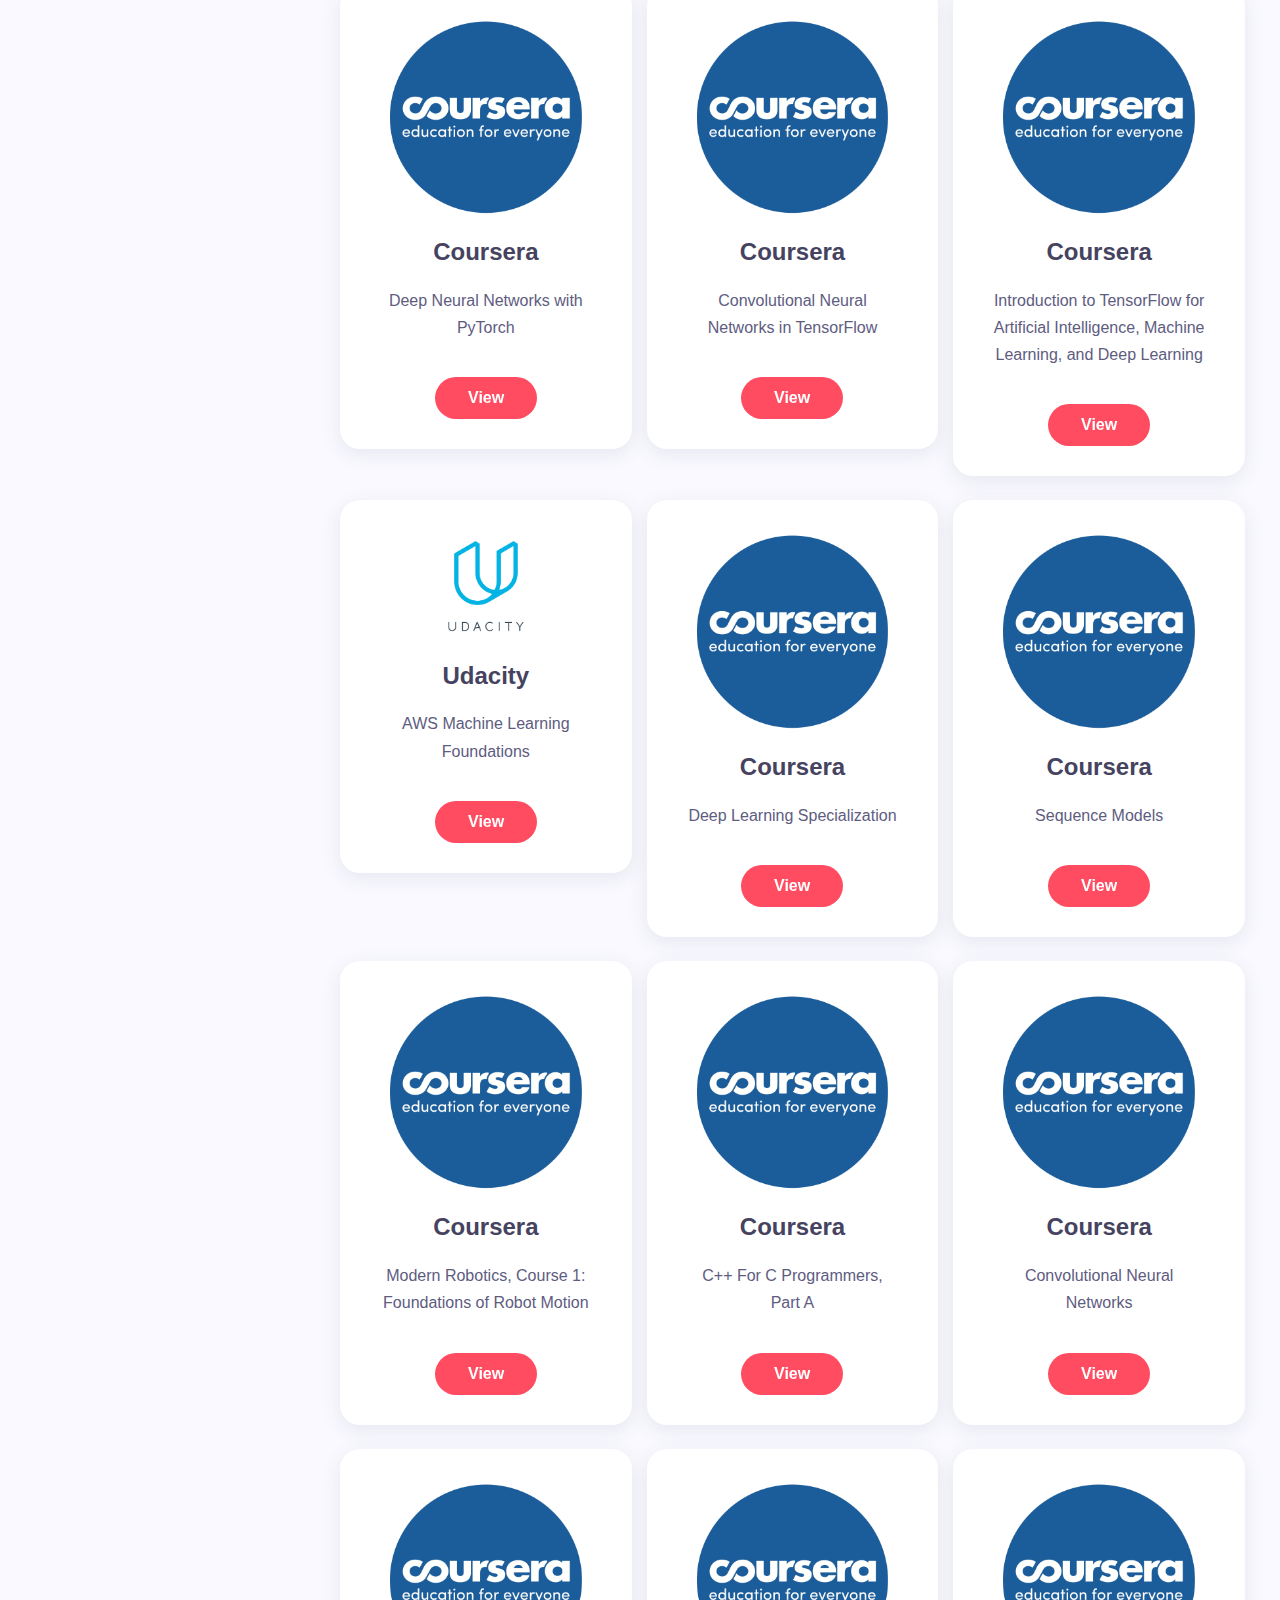
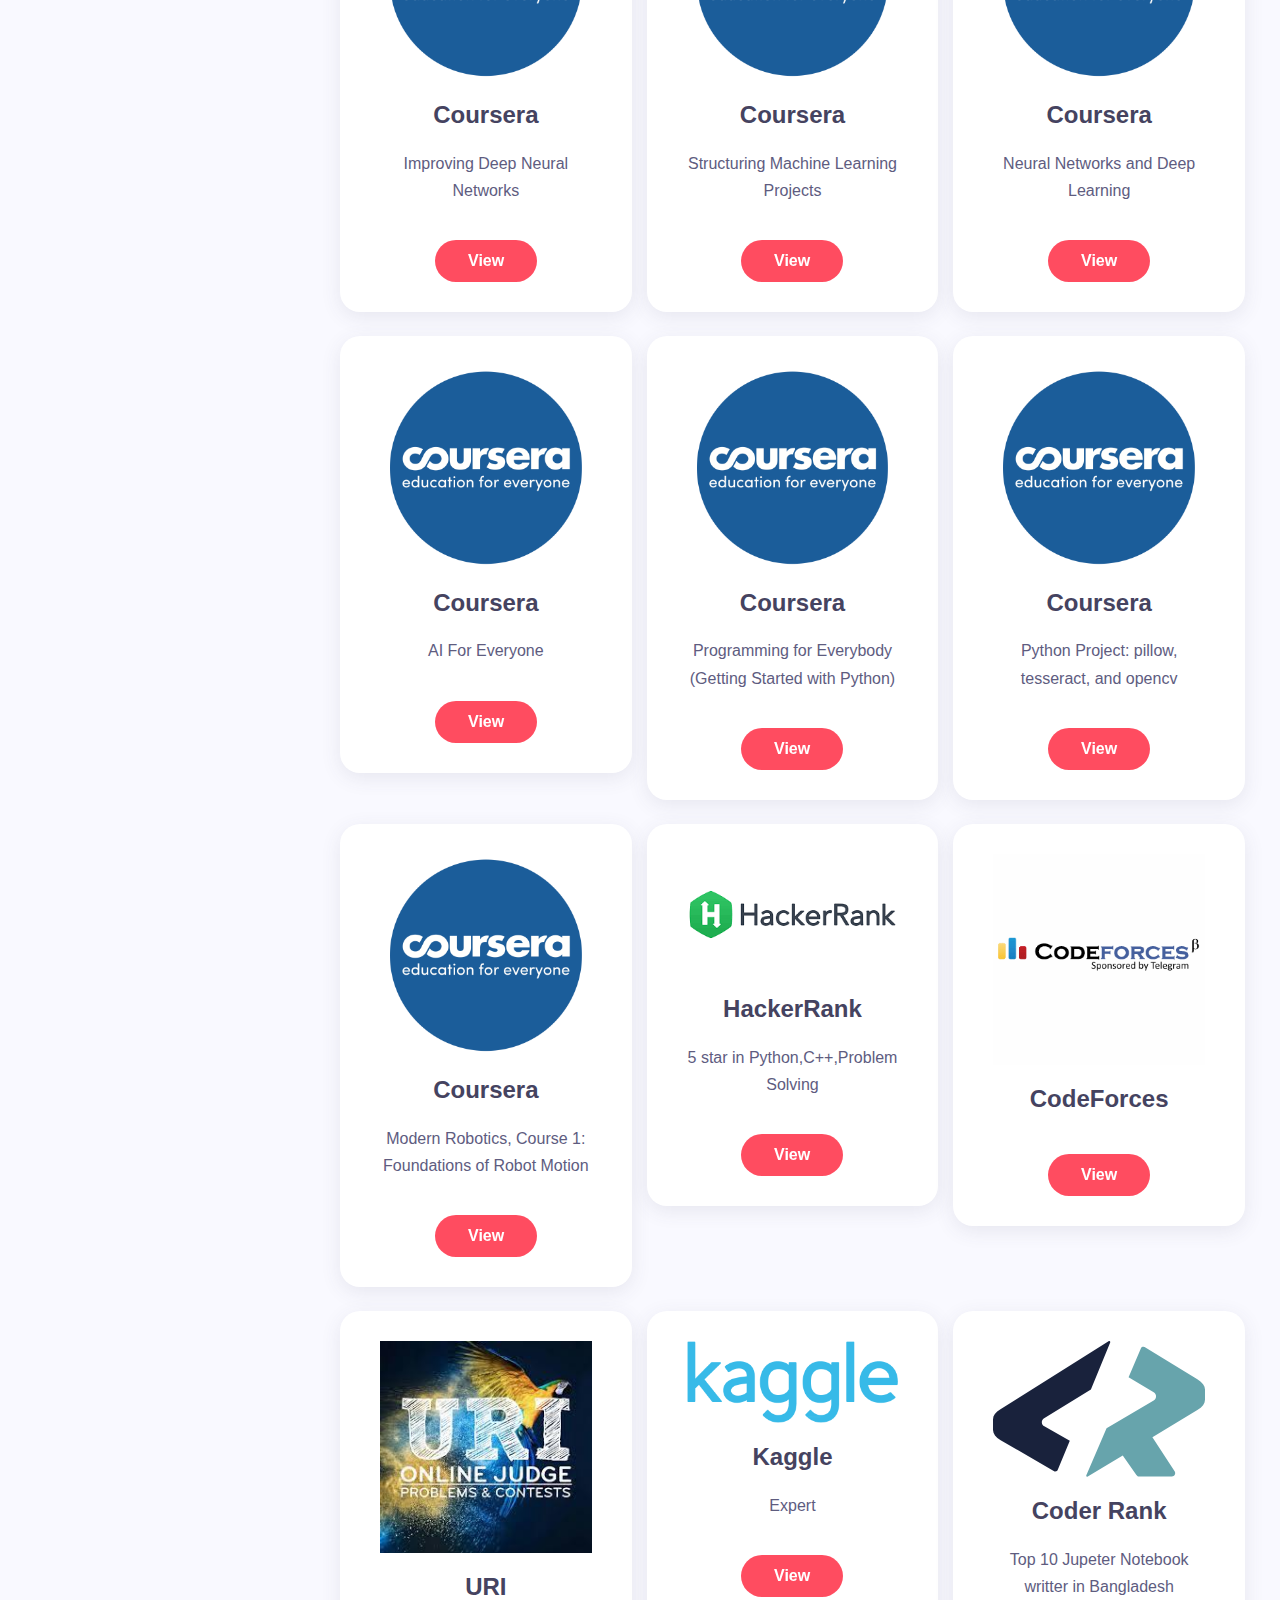
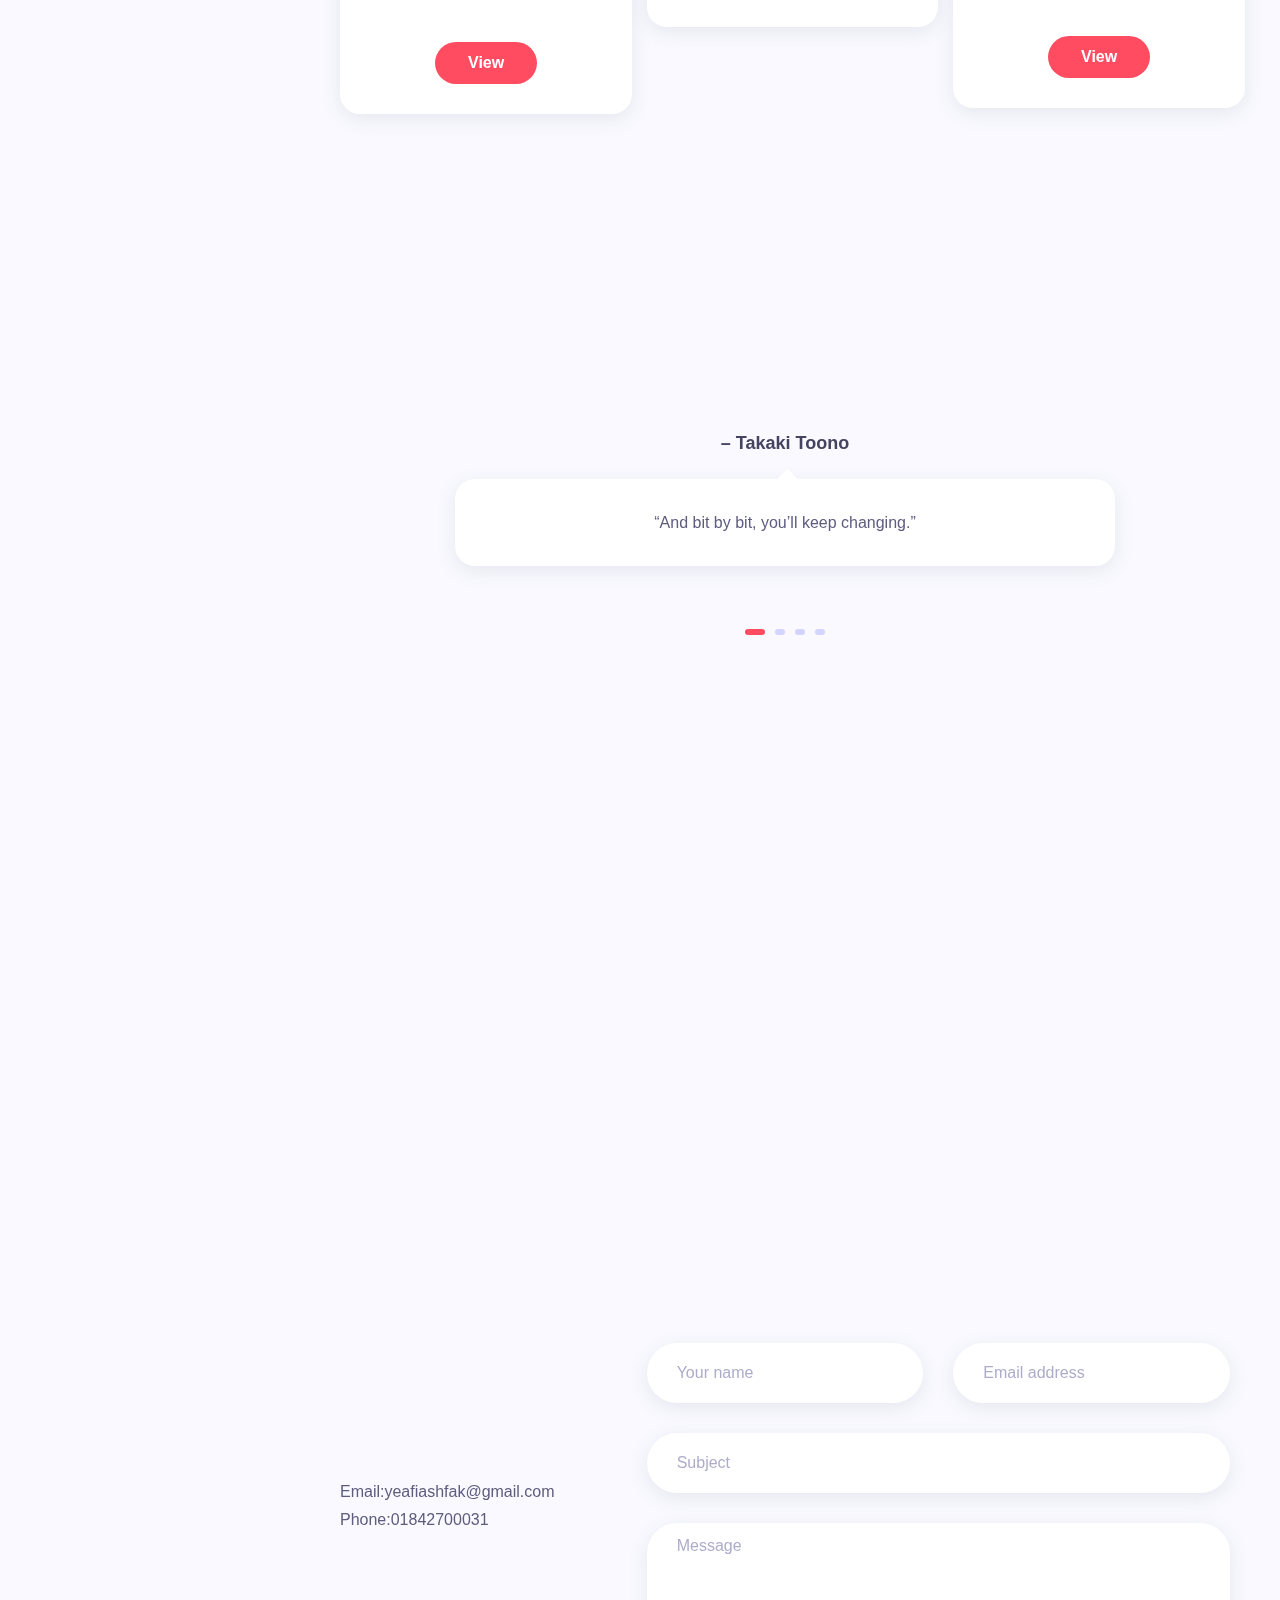
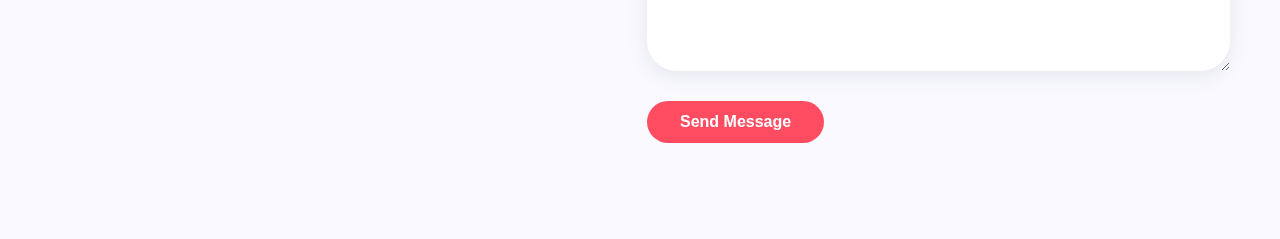
==== commit ec5d2643: "Update index.html" ====
--- a/index.html
+++ b/index.html
@@ -4,7 +4,7 @@
 <head>
 	<meta http-equiv="Content-Type" content="text/html; charset=UTF-8">
 	<title>ASHFAK YEAFI</title>
-	<meta name="description" content="My - Portfolio 🙂🙂🙂">
+	<meta name="description" content="Ashfak's - Portfolio ">
 	<meta name="viewport" content="width=device-width, initial-scale=1, maximum-scale=1">
 	<link rel="shortcut icon" type="image/x-icon" href="images/fahim_3.png">
 
@@ -105,7 +105,7 @@
 	<!-- site footer -->
 	<div class="footer">
 		<!-- copyright text -->
-		<span class="copyright">© 2021 Ashfak Yeafi.</span>
+		<span class="copyright">© 2022 Ashfak Yeafi.</span>
 	</div>
 
 </header>
@@ -124,7 +124,7 @@
 
 				<!-- info -->
 				<h1 class="mb-2 mt-0">Ashfak Yeafi</h1>
-				<span>I'm a <span class="text-rotating">Python programmer,Kaggle Expert, ROS developer, AI Researcher</span></span>
+				<span>I'm a <span class="text-rotating">Python programmer,3x Kaggle Expert, ROS developer, AI Researcher</span></span>
 
 				<!-- social icons -->
 				<ul class="social-icons light list-inline mb-0 mt-4">
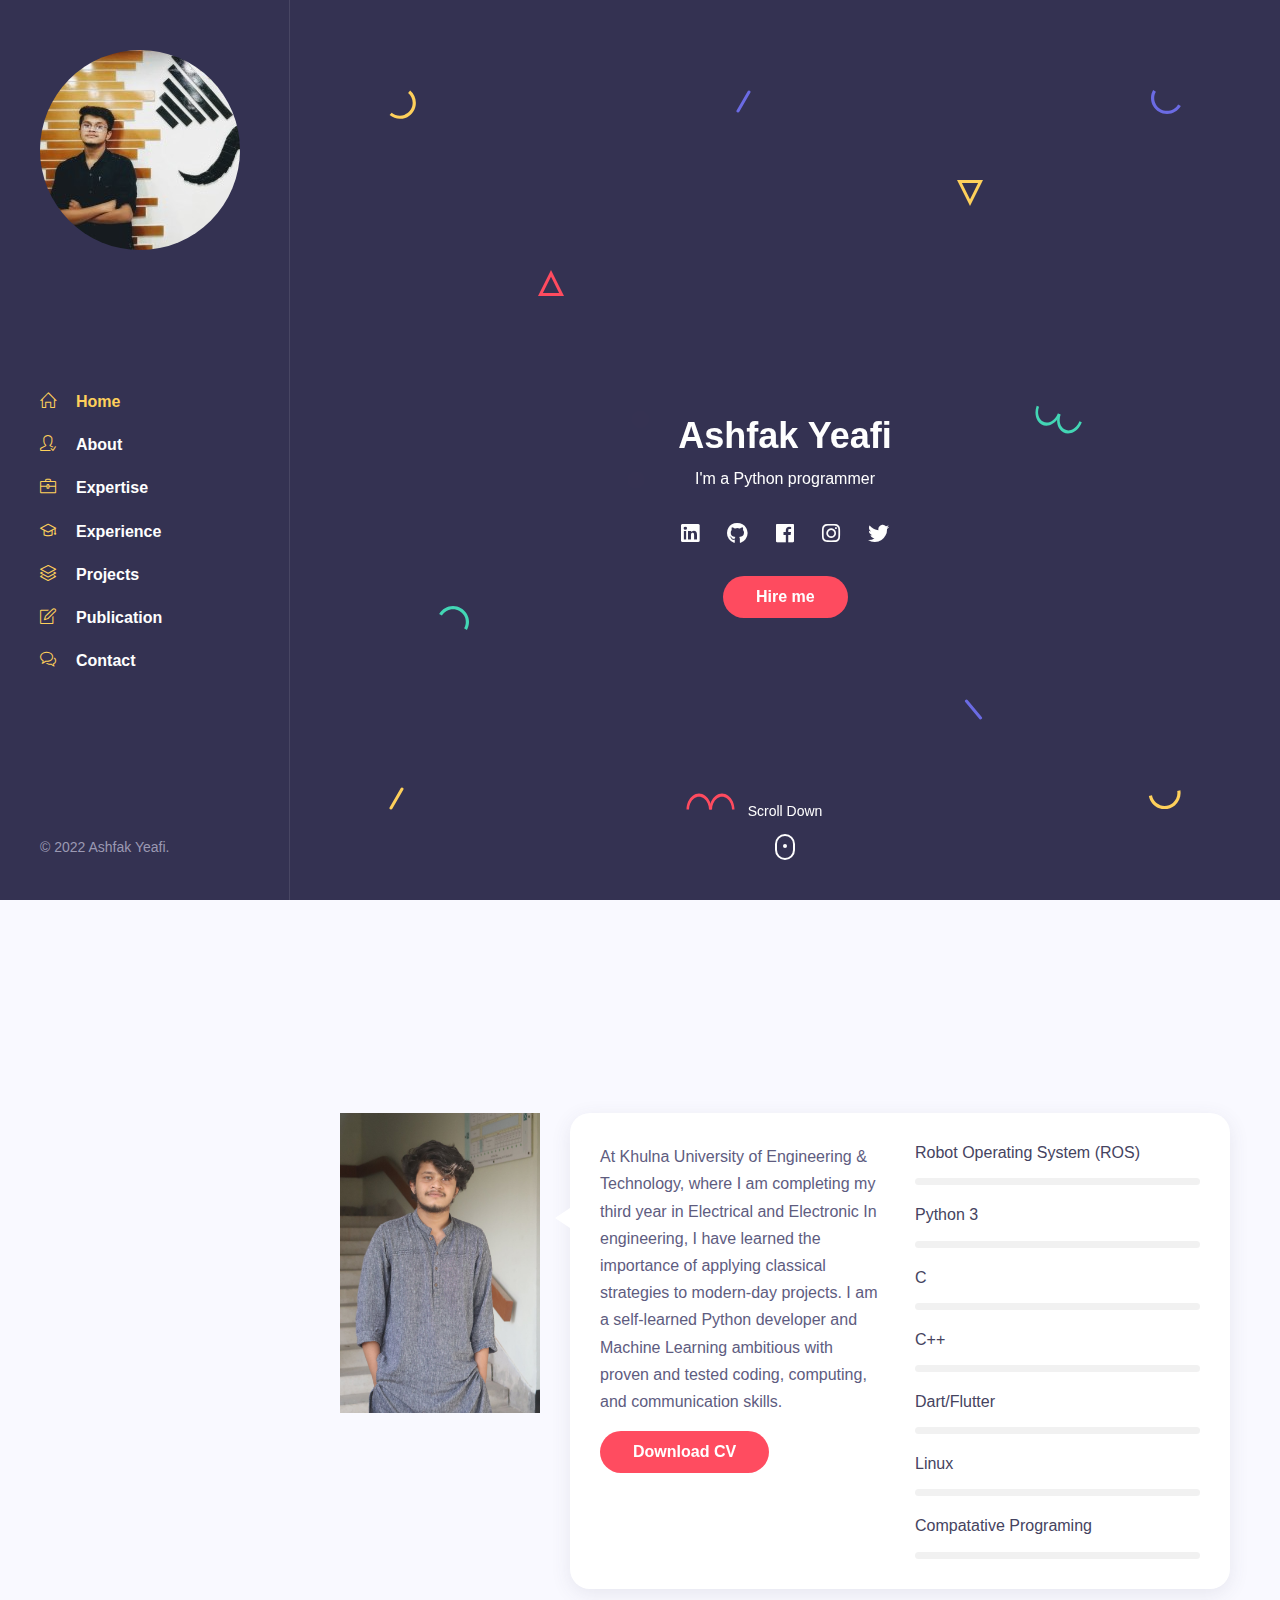
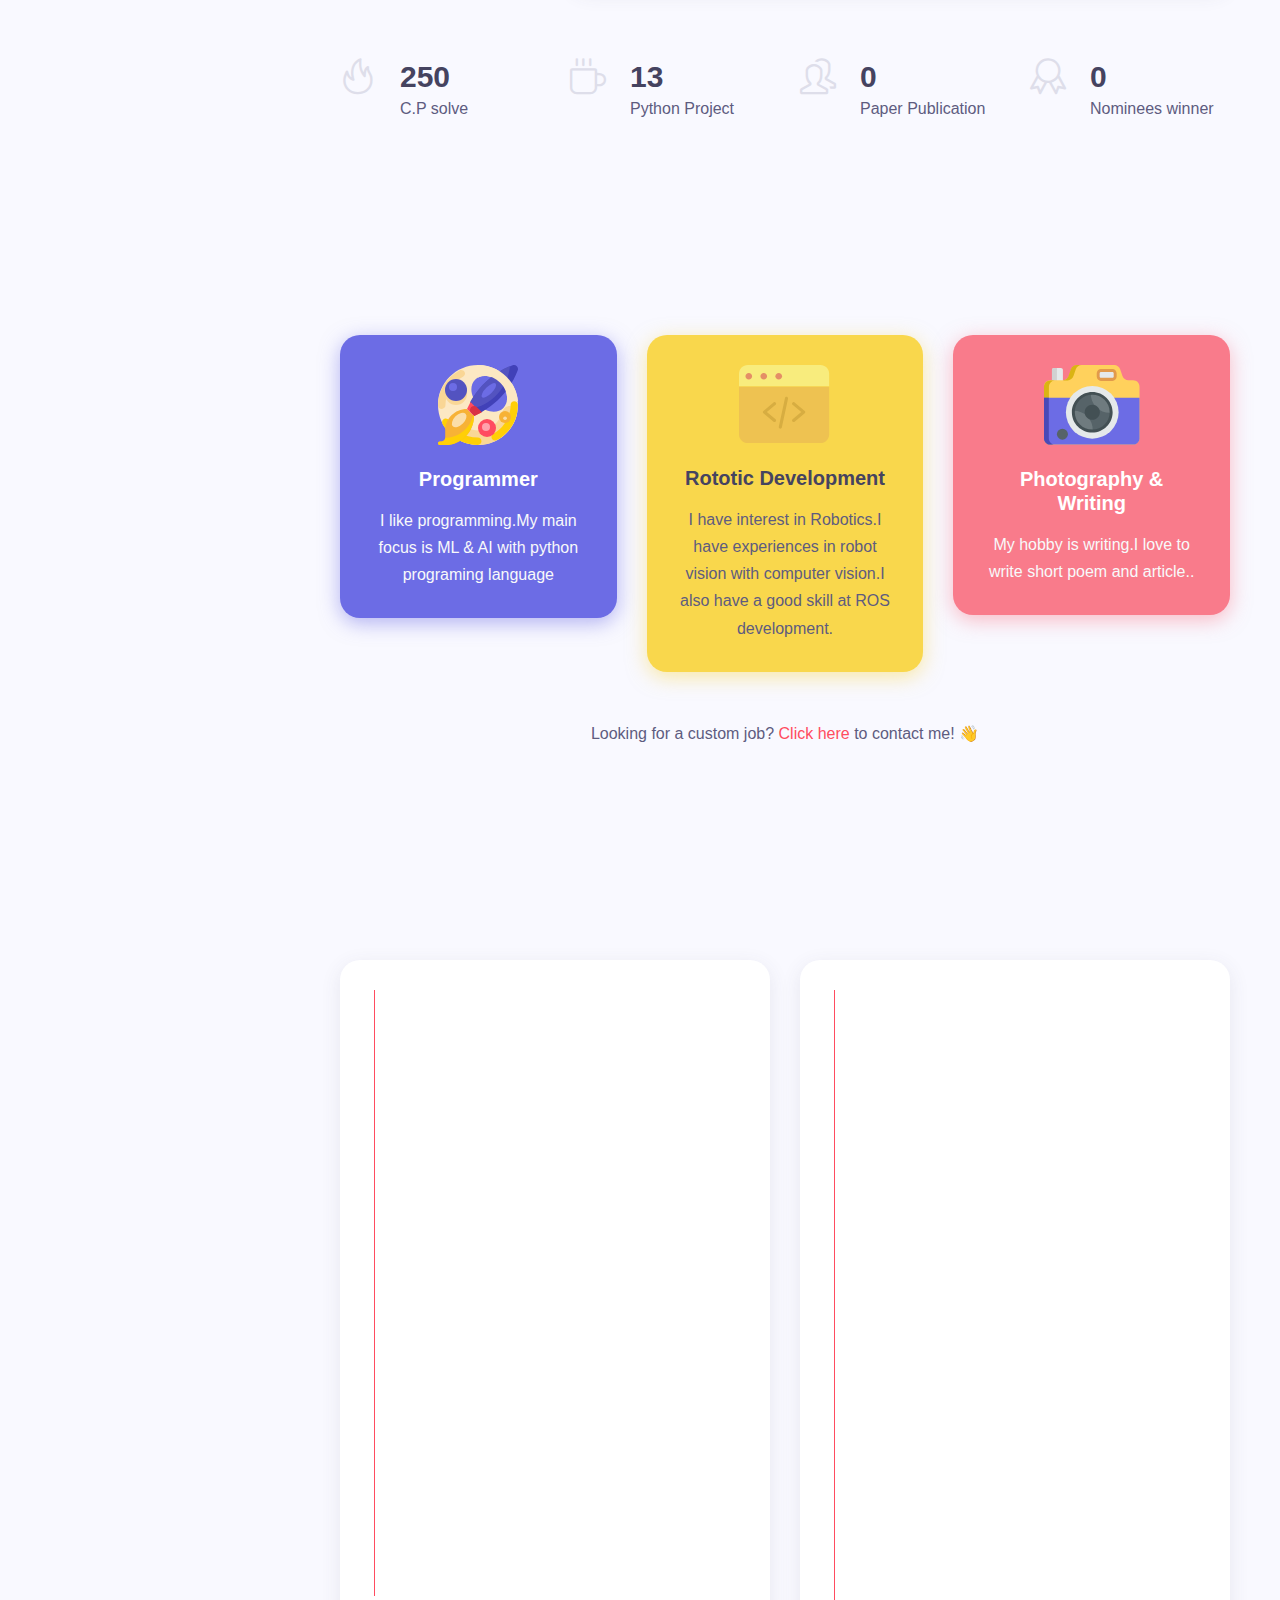
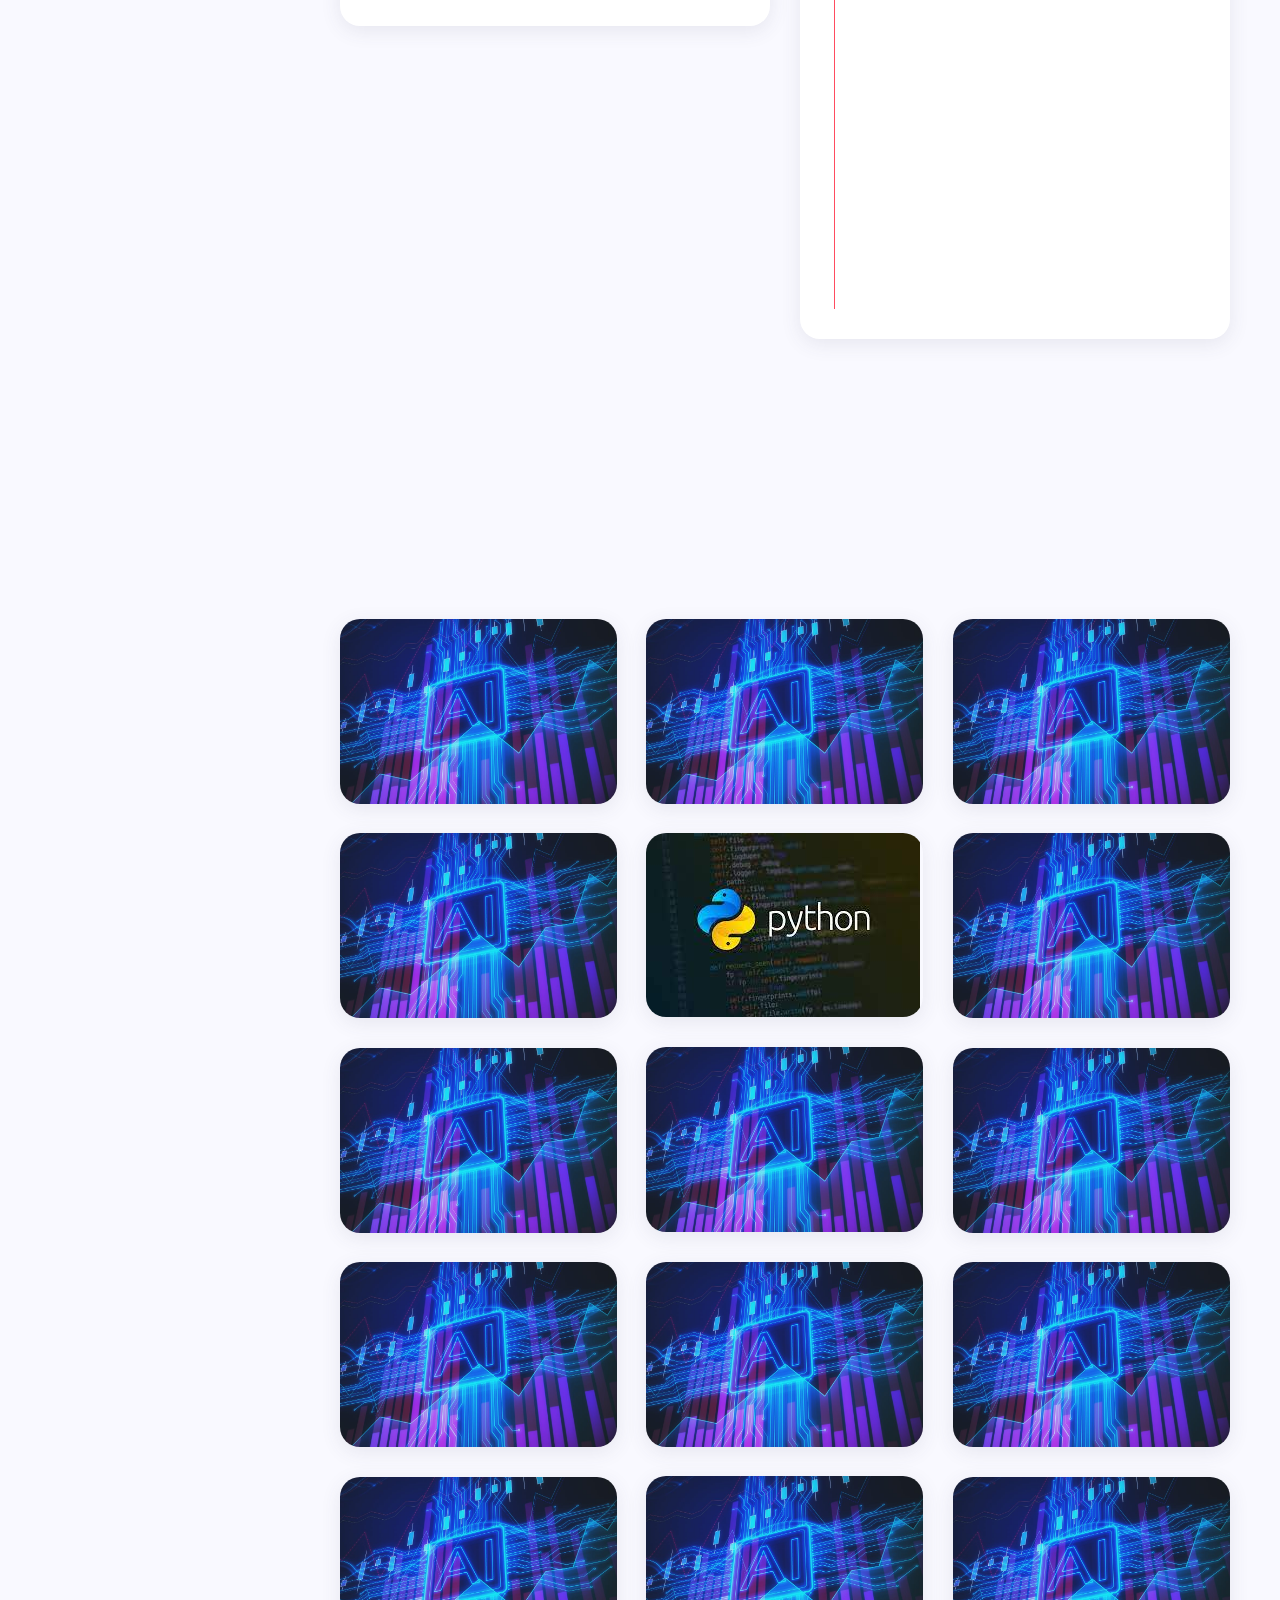
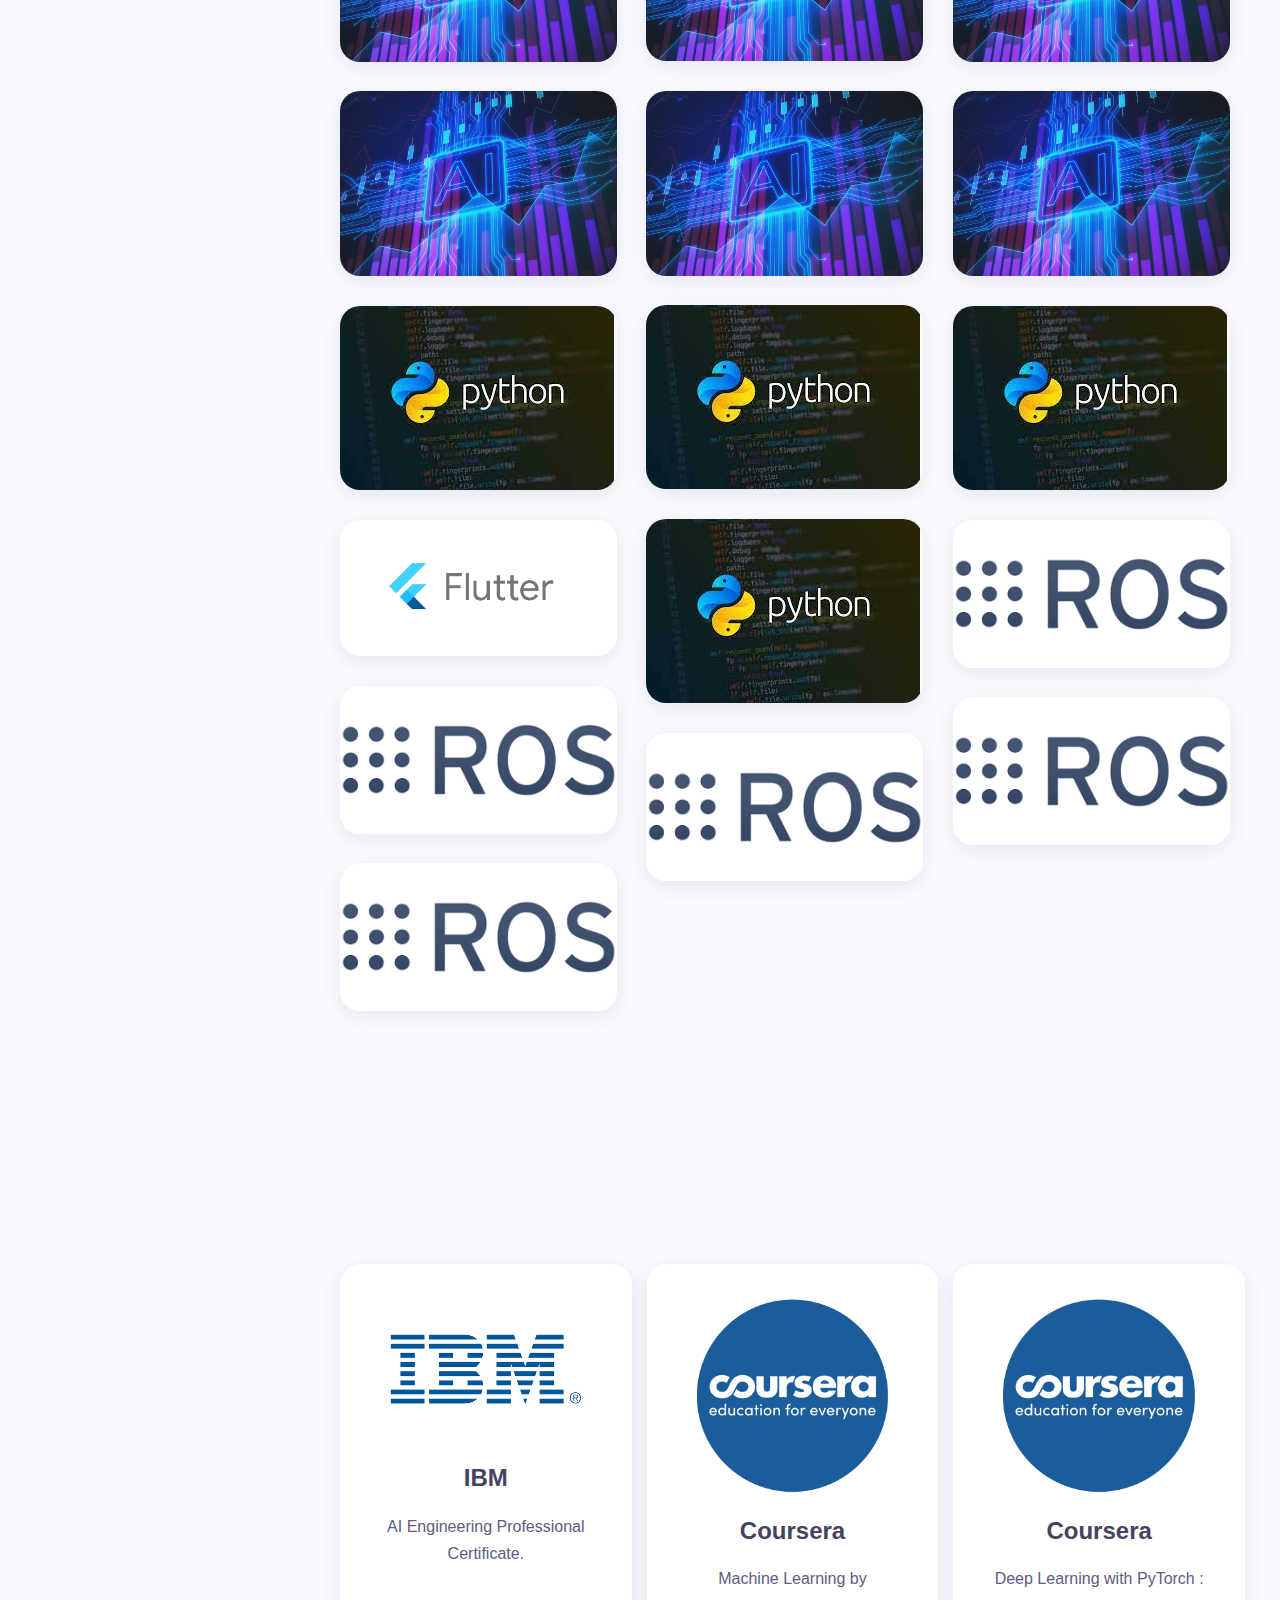
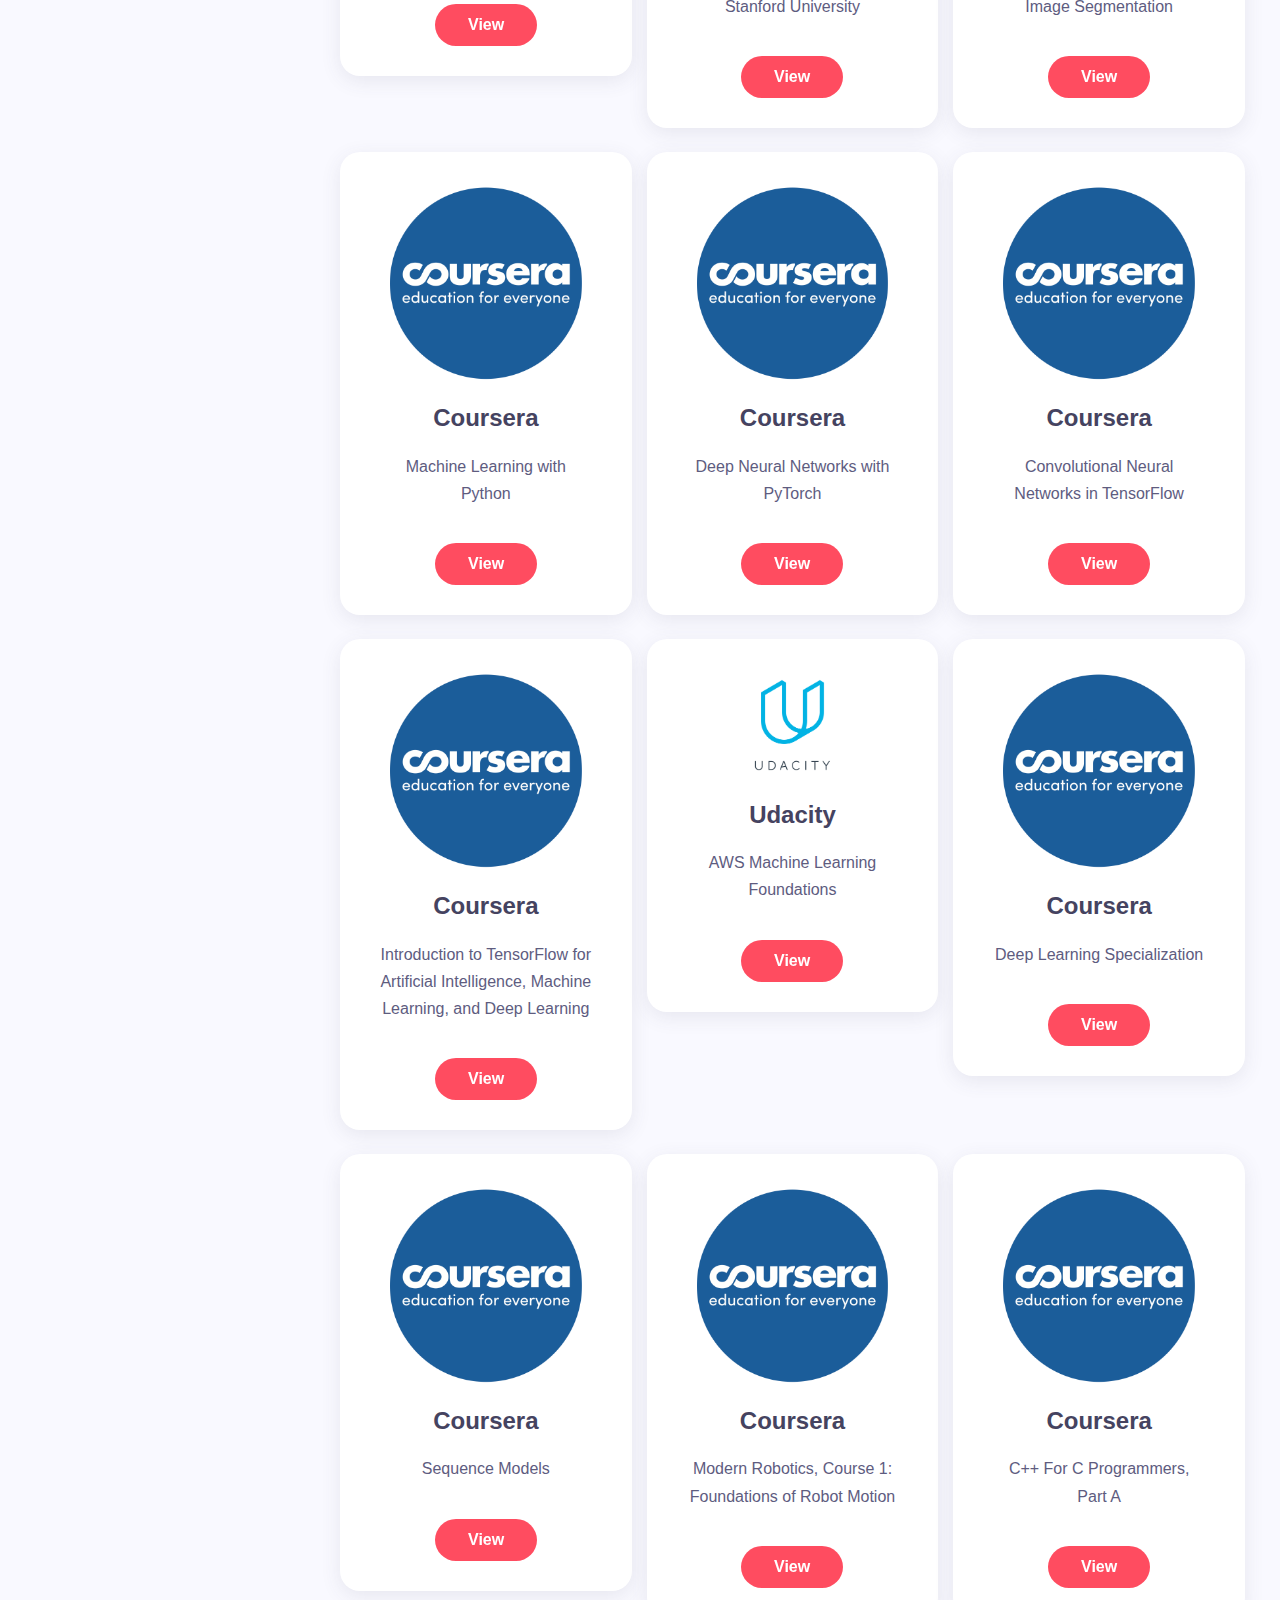
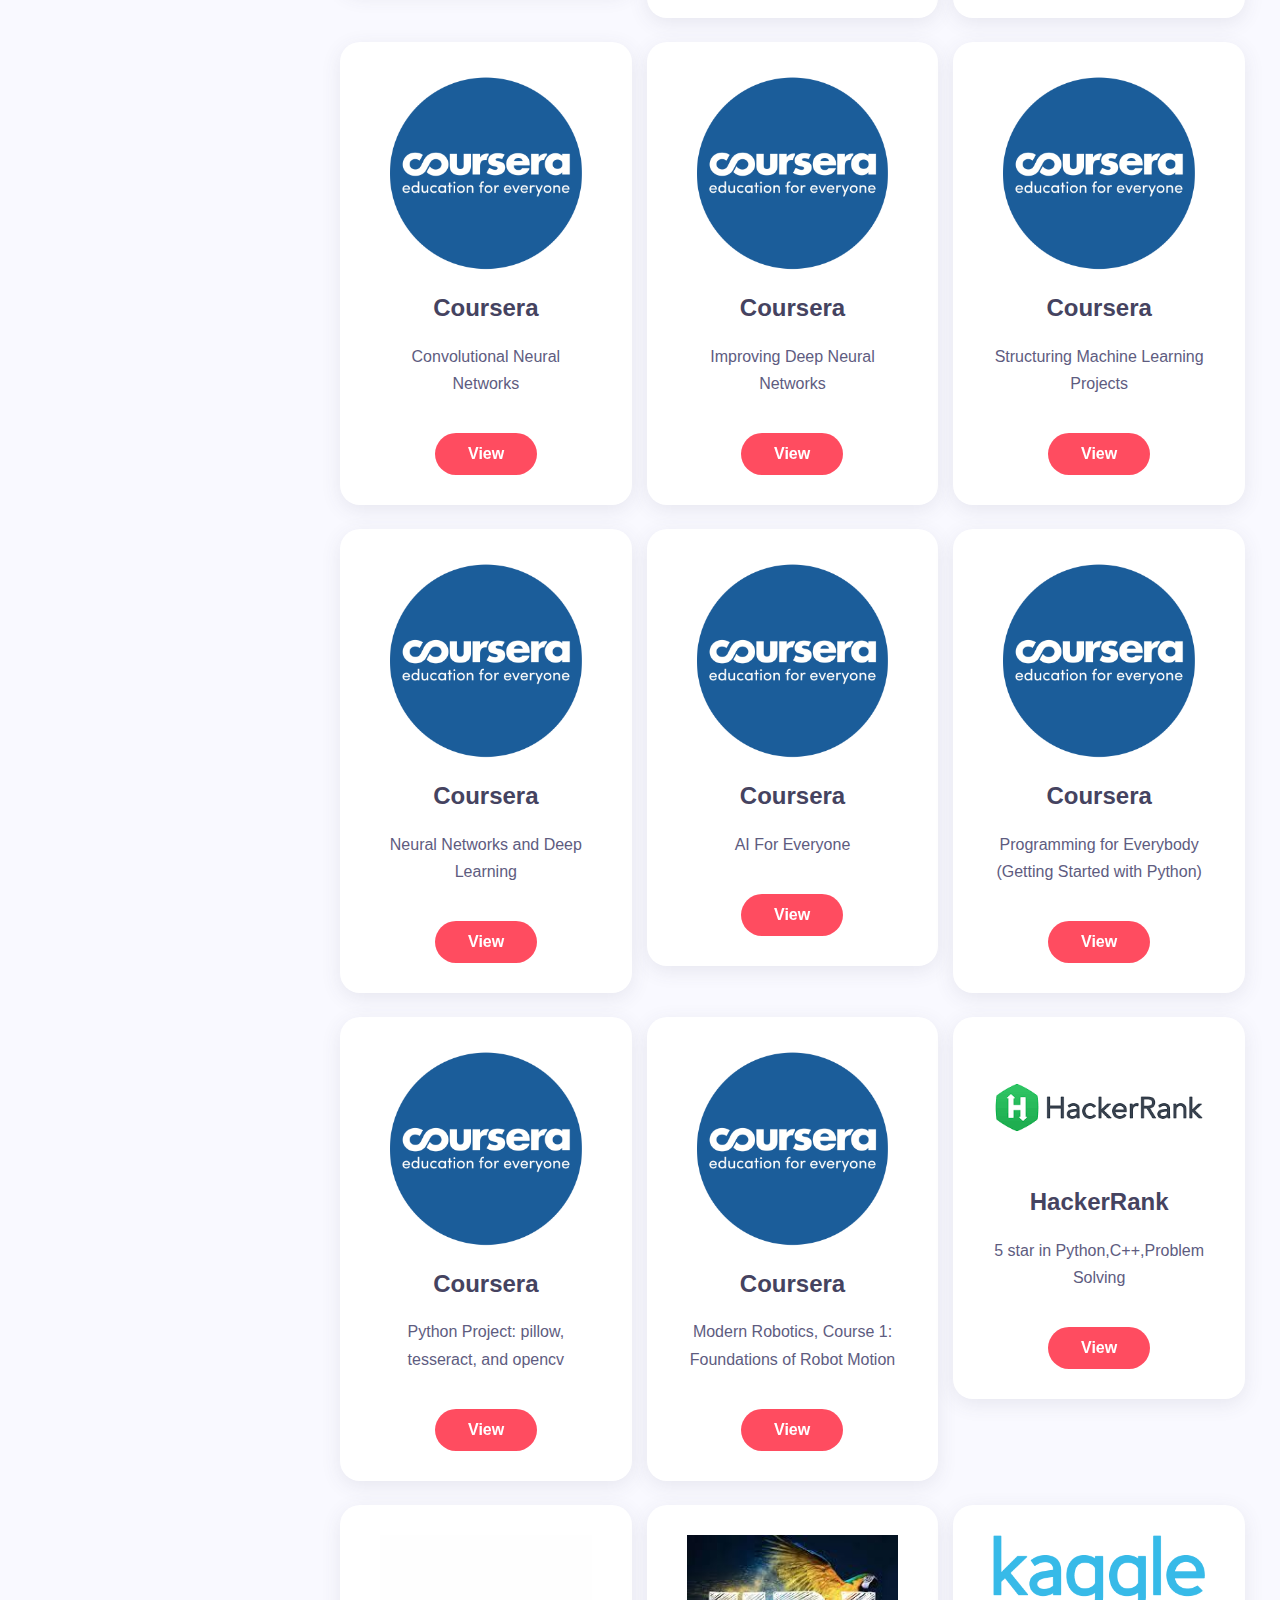
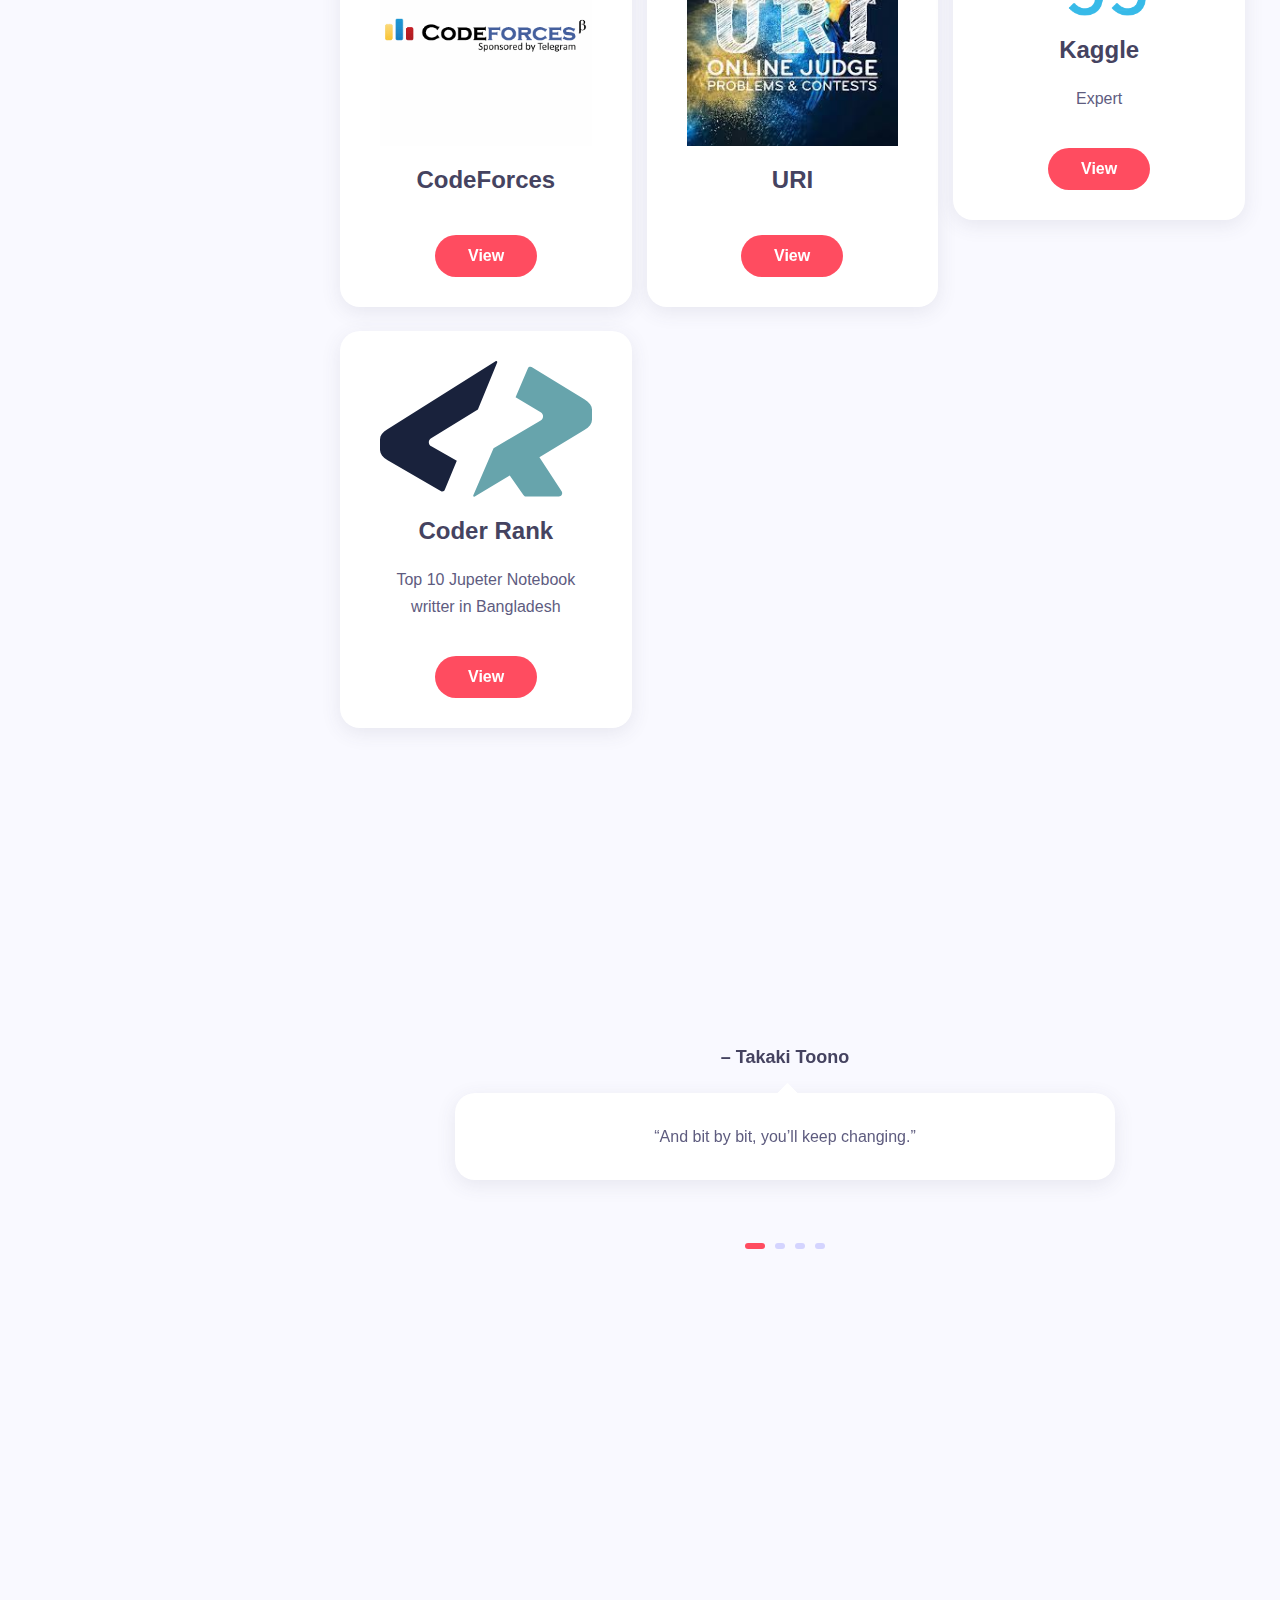
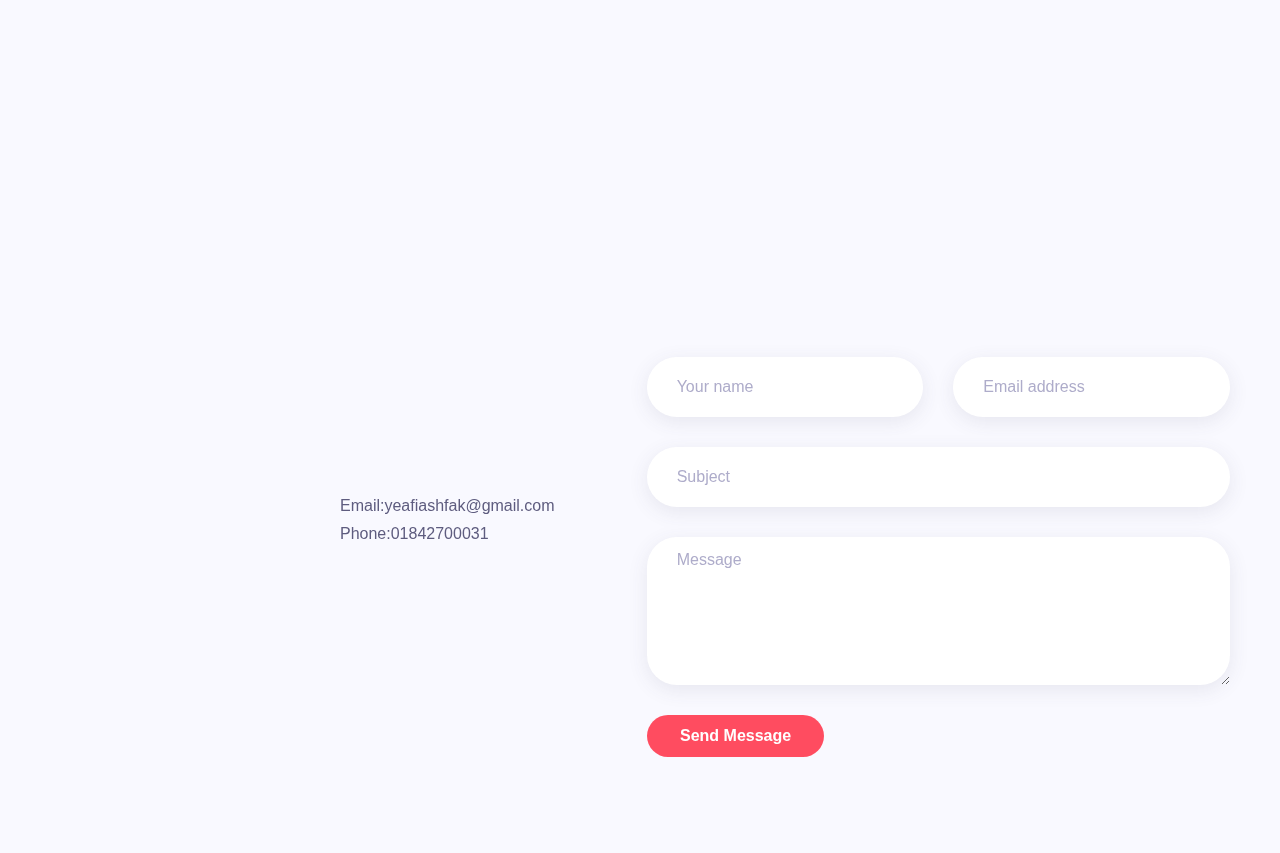
==== commit f506e3cd: "update" ====
--- a/index.html
+++ b/index.html
@@ -124,7 +124,7 @@
 
 				<!-- info -->
 				<h1 class="mb-2 mt-0">Ashfak Yeafi</h1>
-				<span>I'm a <span class="text-rotating">Python programmer,3x Kaggle Expert, ROS developer, AI Researcher</span></span>
+				<span>I'm a <span class="text-rotating">Python programmer, Kaggle Master, ROS developer,AI Researcher</span></span>
 
 				<!-- social icons -->
 				<ul class="social-icons light list-inline mb-0 mt-4">
@@ -589,6 +589,25 @@
 
 				<!-- portfolio item -->
 				<div class="col-md-4 col-sm-6 grid-item ai">
+					<a href="https://www.youtube.com/watch?v=nizo7P0QCeE" class="work-video">
+						<div class="portfolio-item rounded shadow-dark">
+							<div class="details">
+								<span class="term">AI</span>
+								<h4 class="title">Real-time Heart Rate Estimation using Live Video Feed</h4>
+								<span class="more-button"><i class="icon-camrecorder"></i></span>
+							</div>
+							<div class="thumb">
+								<img src="images/ai.jpg" alt="Portfolio-title" />
+								<div class="mask"></div>
+							</div>
+						</div>
+					</a>
+				</div>
+
+
+
+				<!-- portfolio item -->
+				<div class="col-md-4 col-sm-6 grid-item ai">
 					<a href="https://www.youtube.com/watch?v=dET7yRMlp9k" class="work-video">
 						<div class="portfolio-item rounded shadow-dark">
 							<div class="details">
@@ -1186,6 +1205,19 @@
 			<div class="spacer" data-height="60"></div>
 			
 			<div class="row">
+
+
+
+				<div class="col-md-4 pr-md-0 mt-md-4 mt-0">
+
+					<!-- price item -->
+					<div class="price-item bg-white rounded shadow-dark text-center">
+						<img src="images/ibm.jpg" alt="Regular" />
+						<h2 class="plan">IBM</h2>
+						<p>AI Engineering Professional Certificate.</p>
+						<a href="https://www.coursera.org/account/accomplishments/specialization/certificate/YSSTWUTTCWT3" target="balnk" class="btn btn-default">View</a>
+					</div>
+				</div>
 
 
 
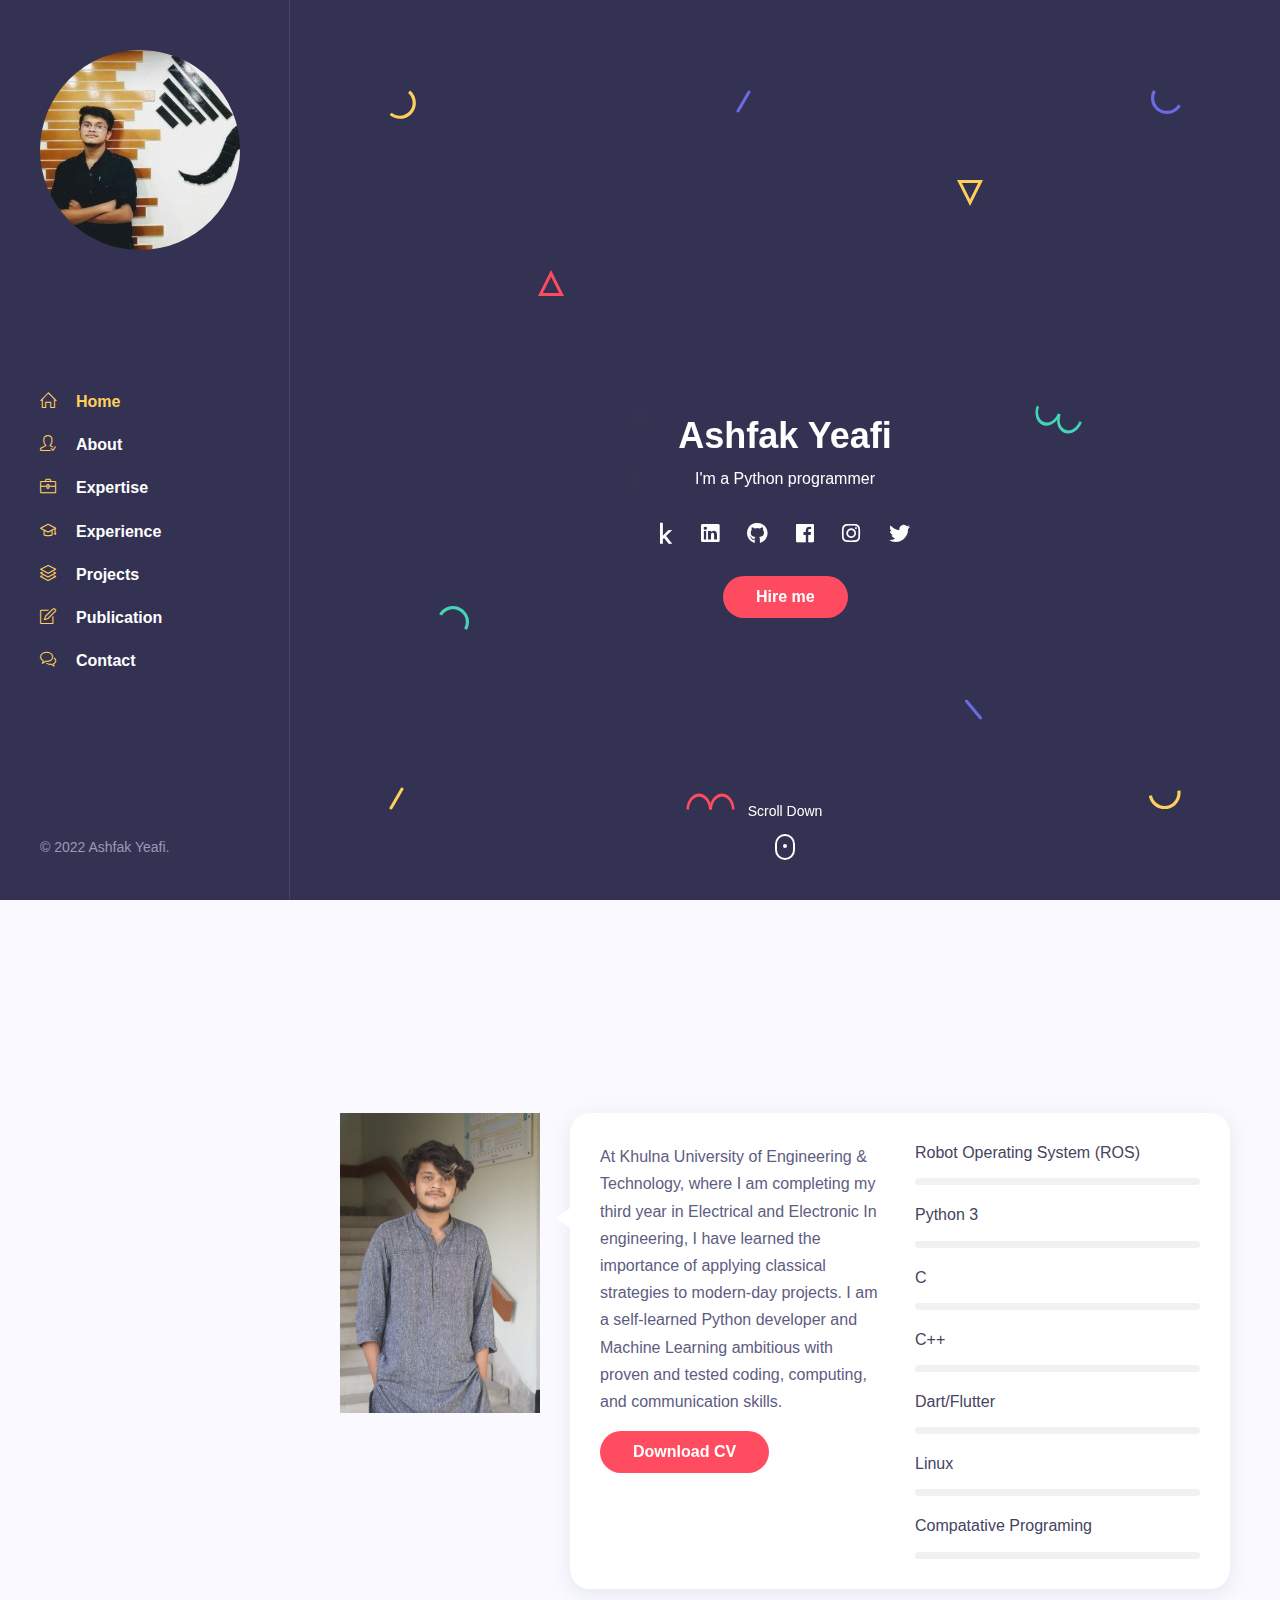
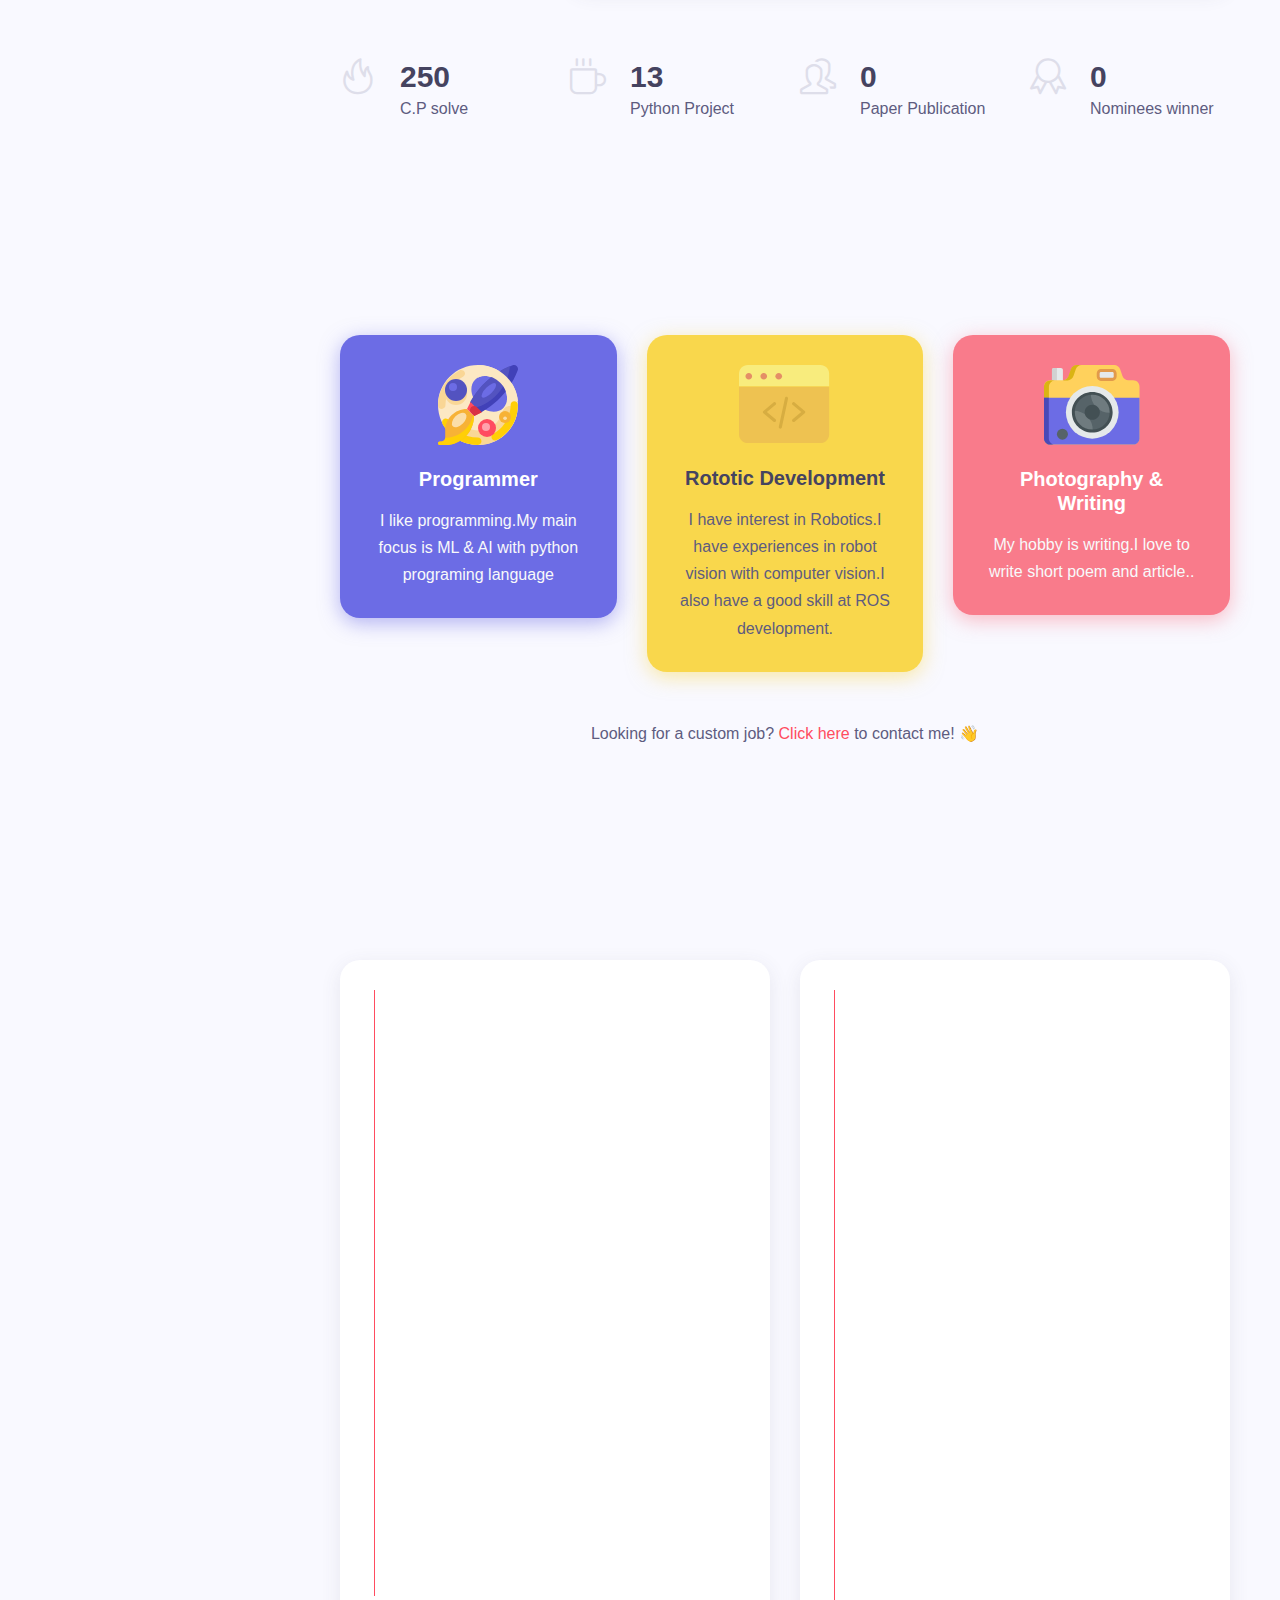
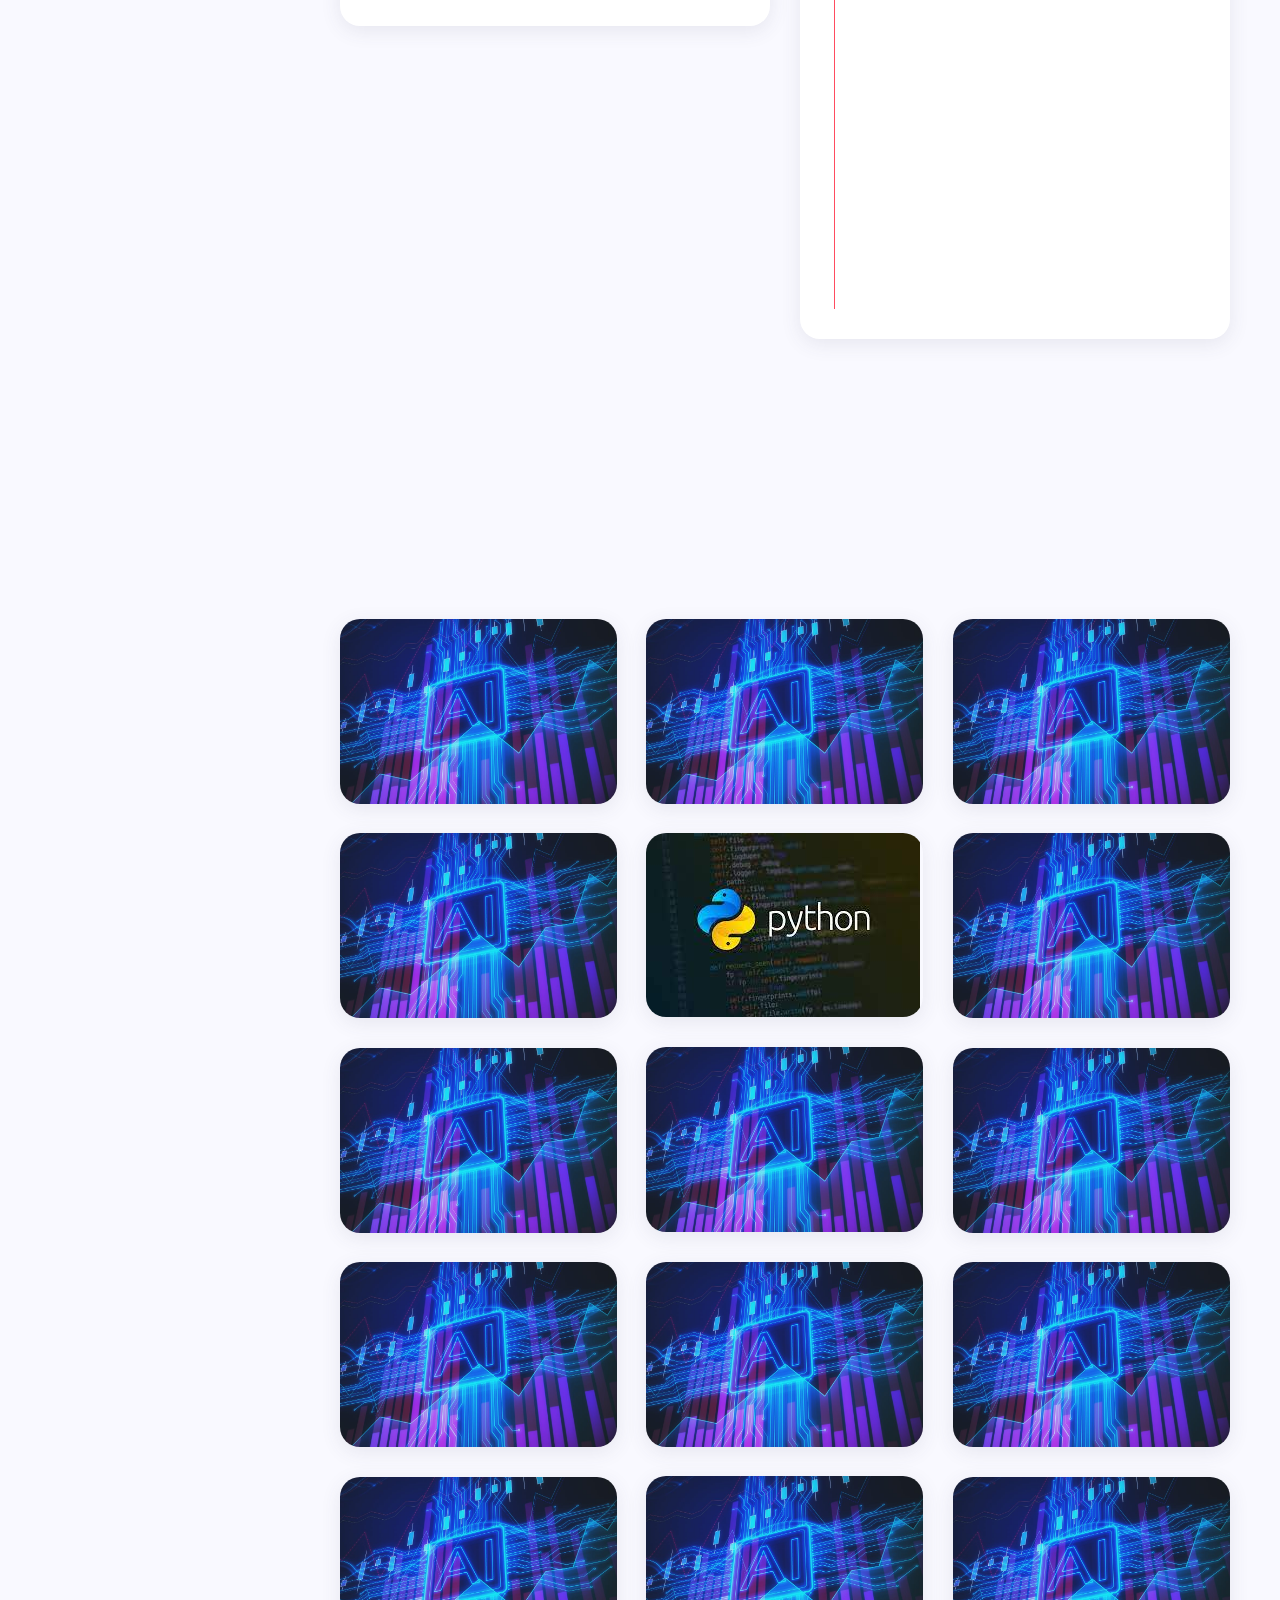
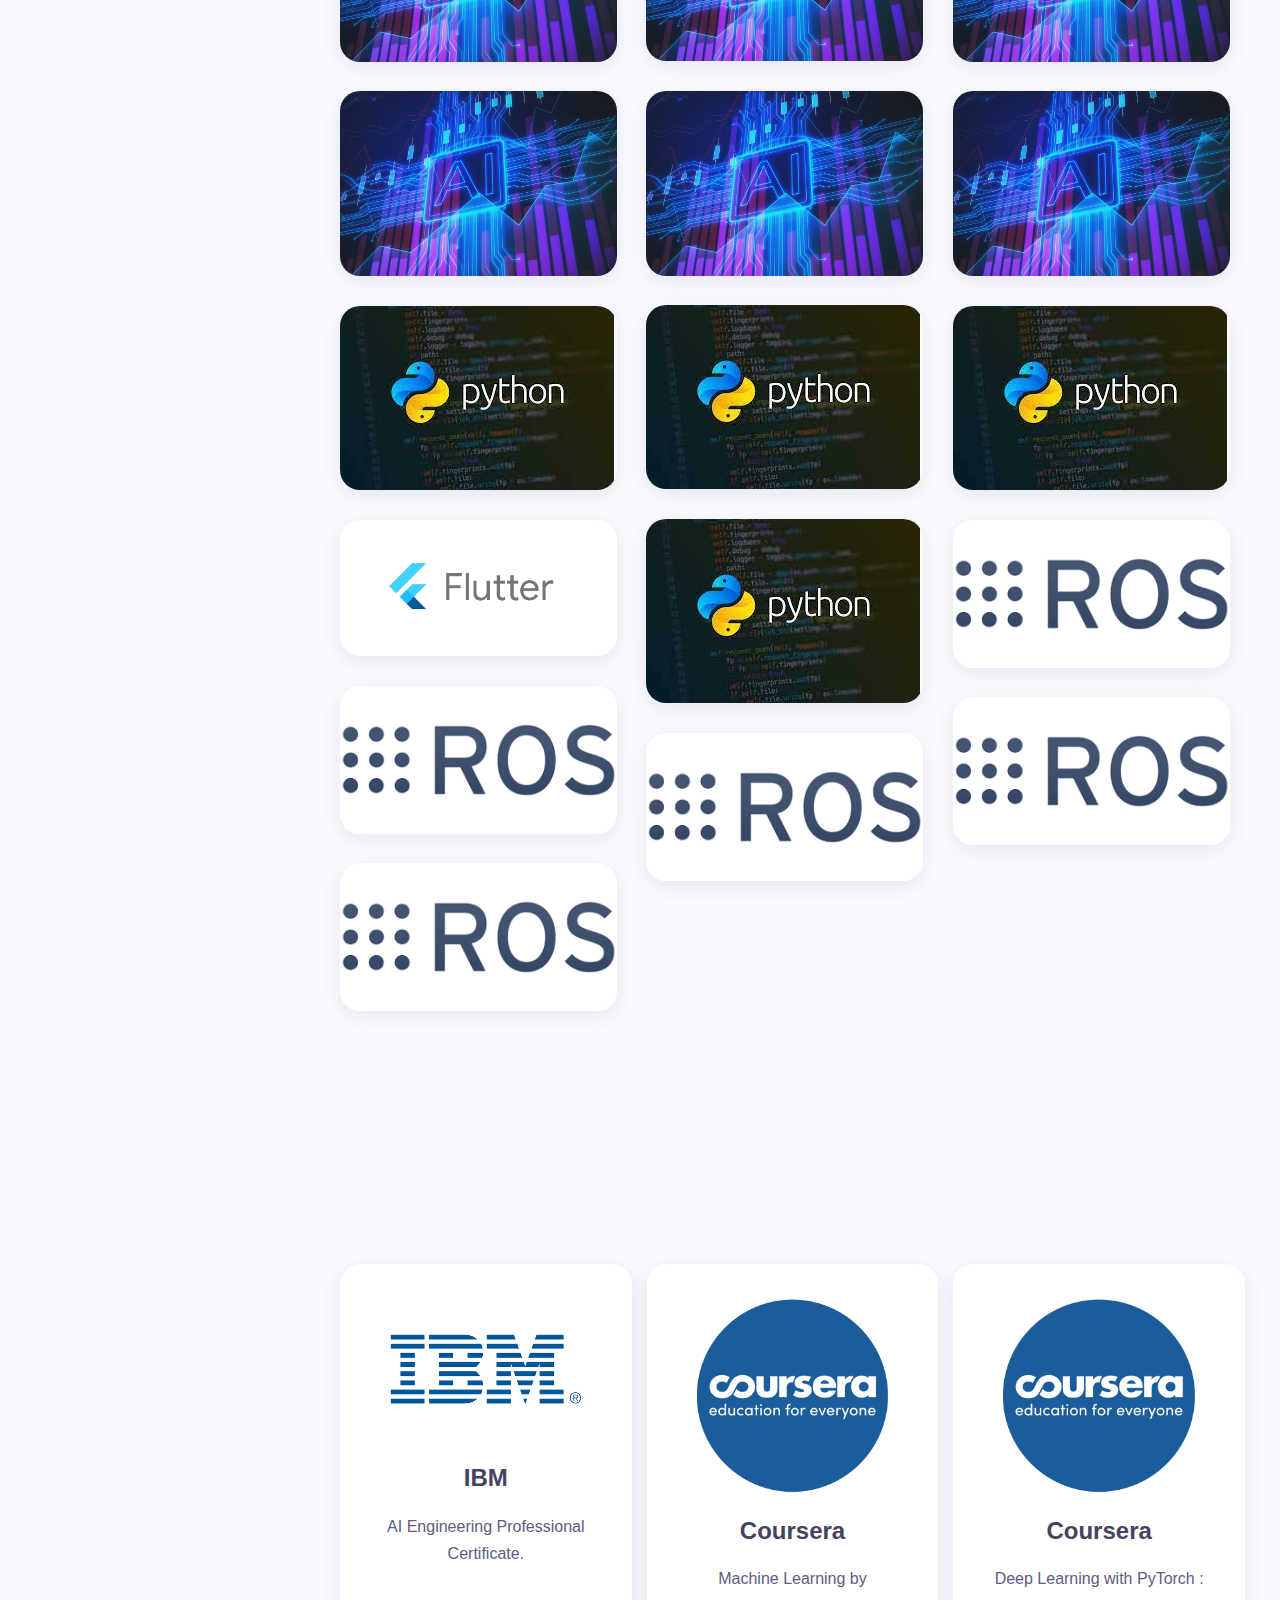
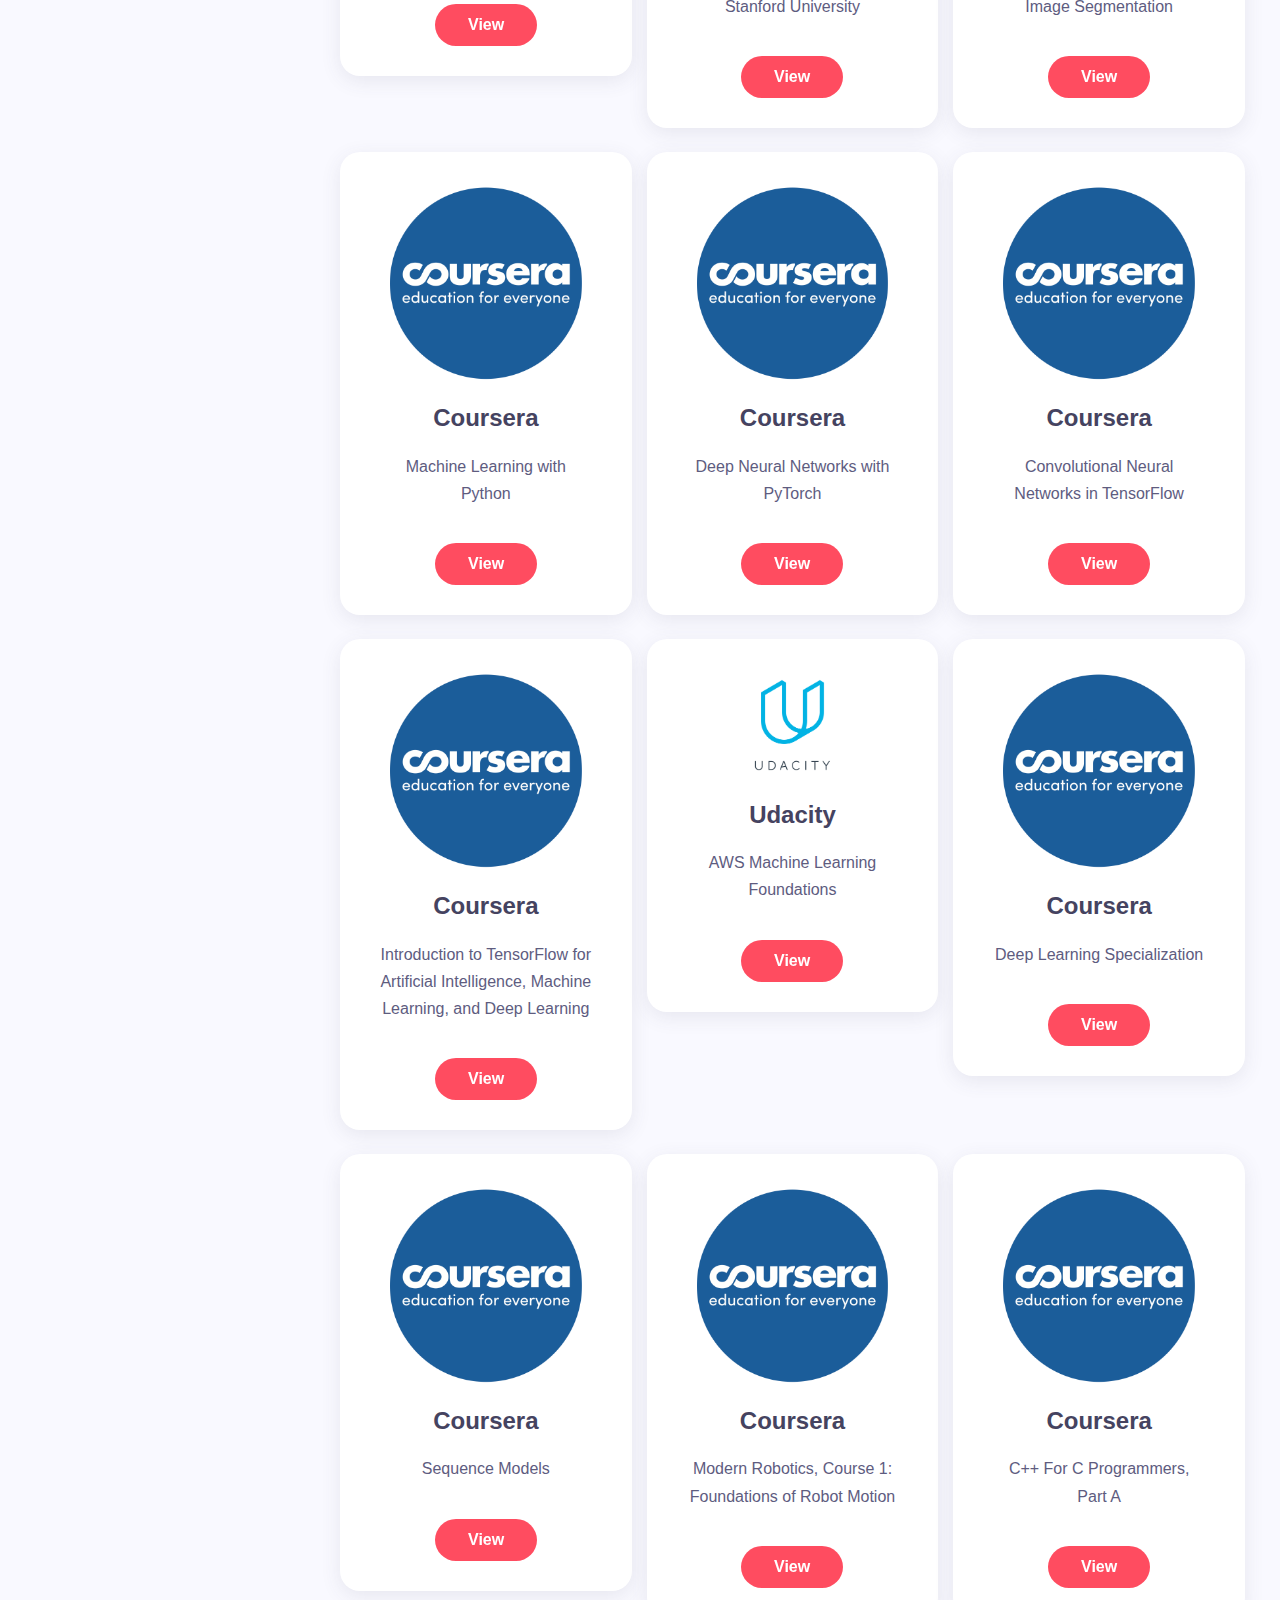
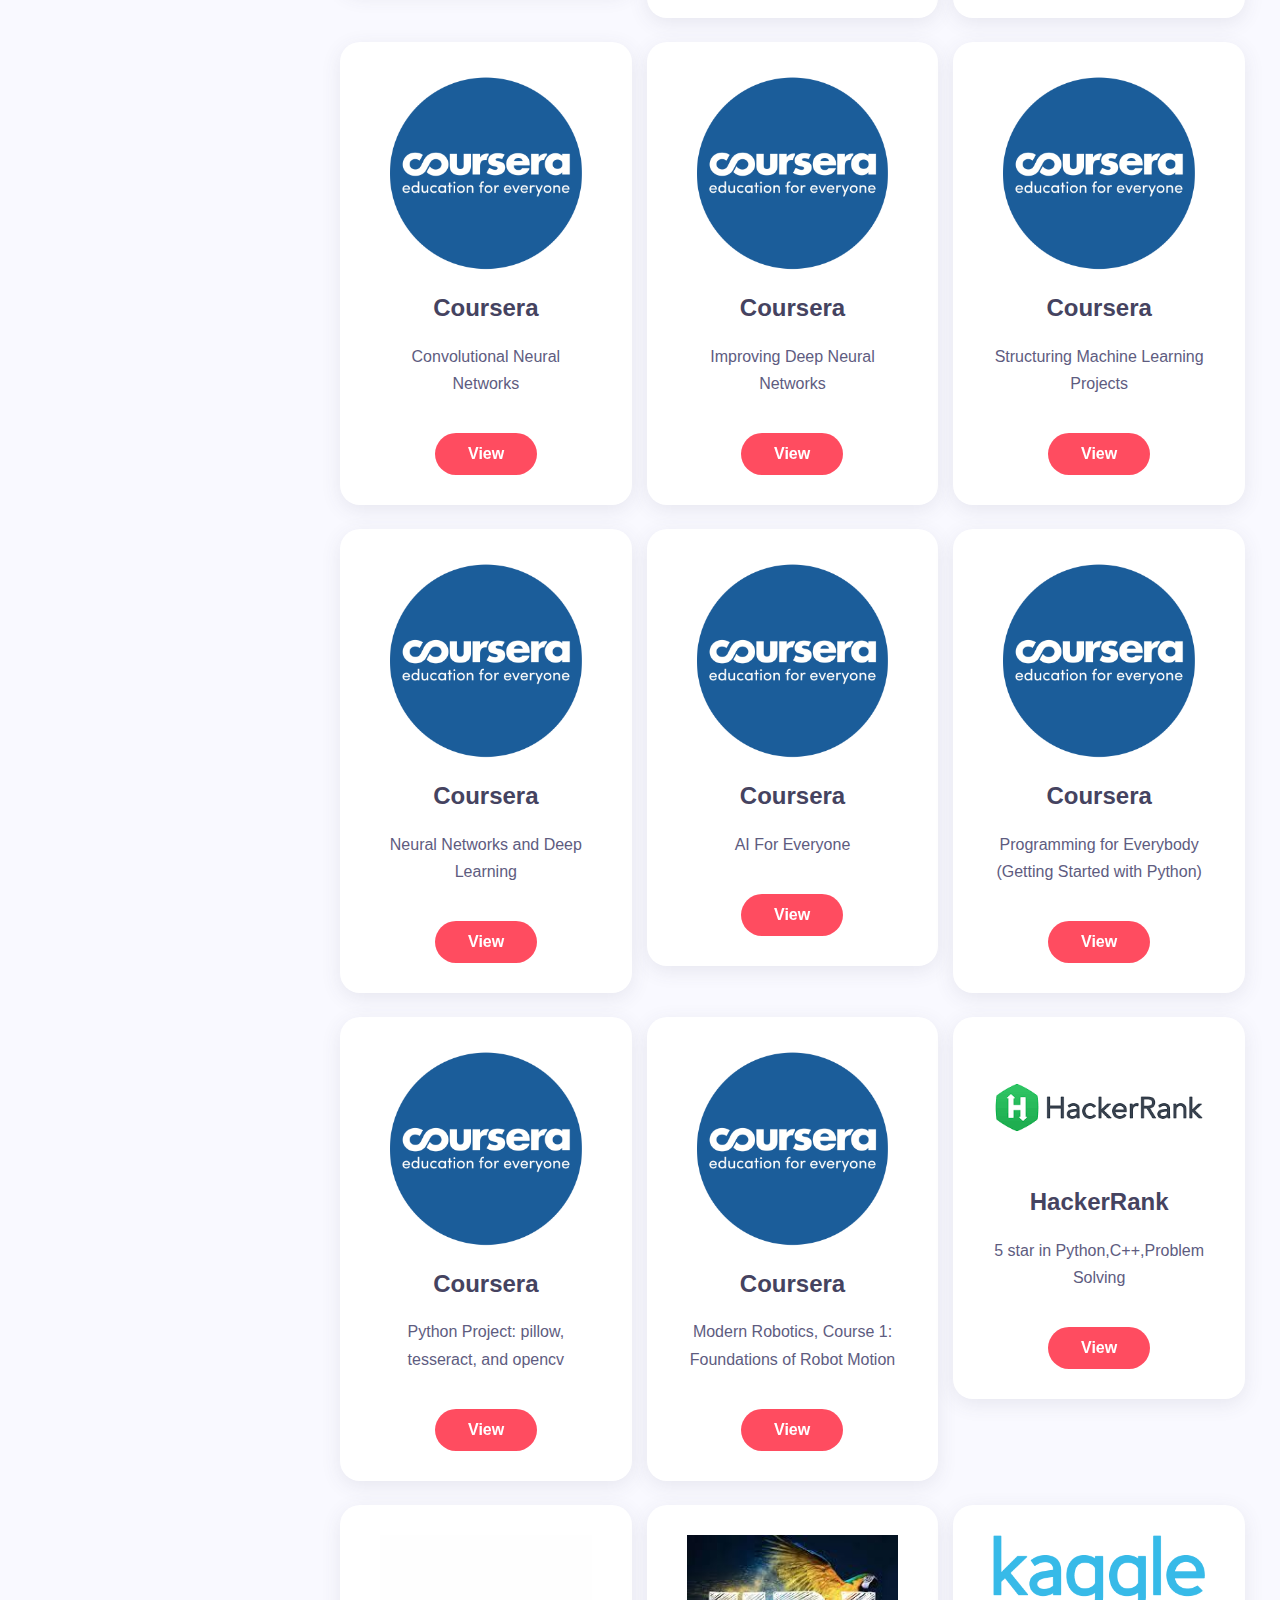
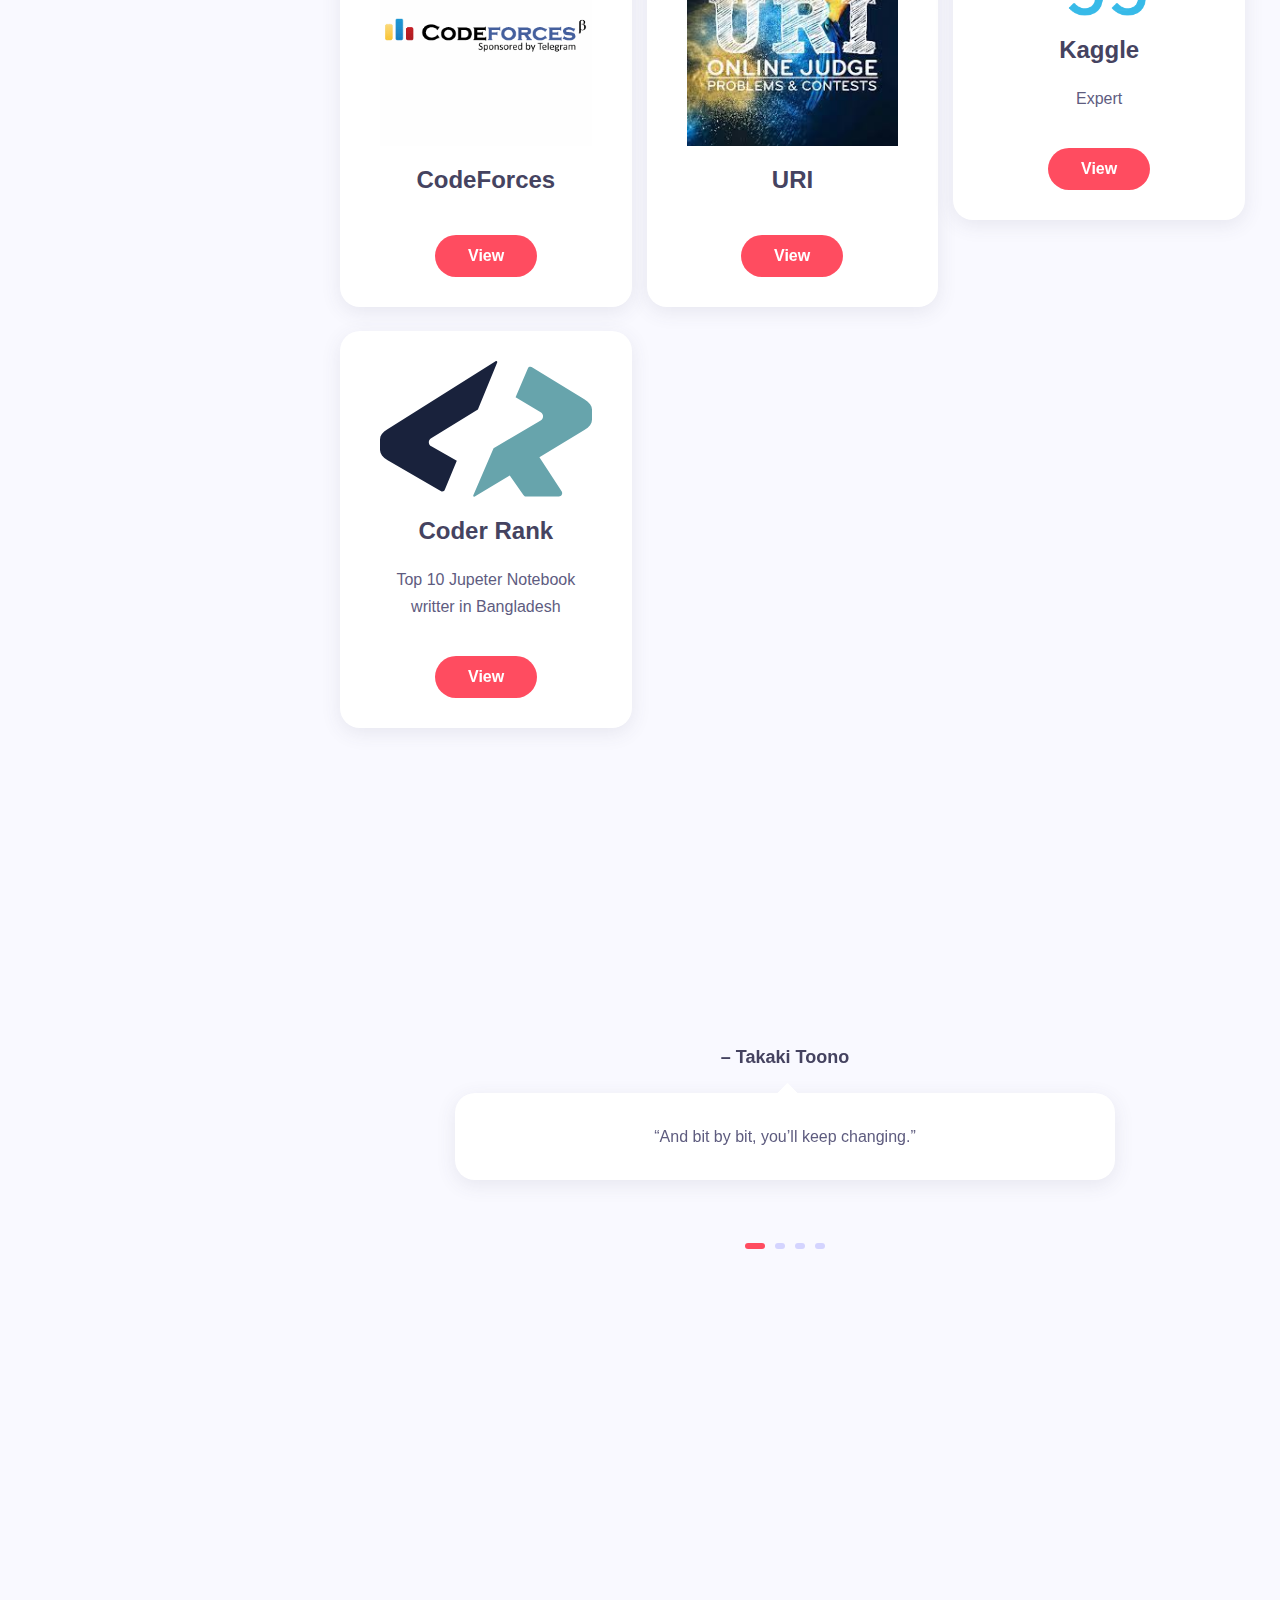
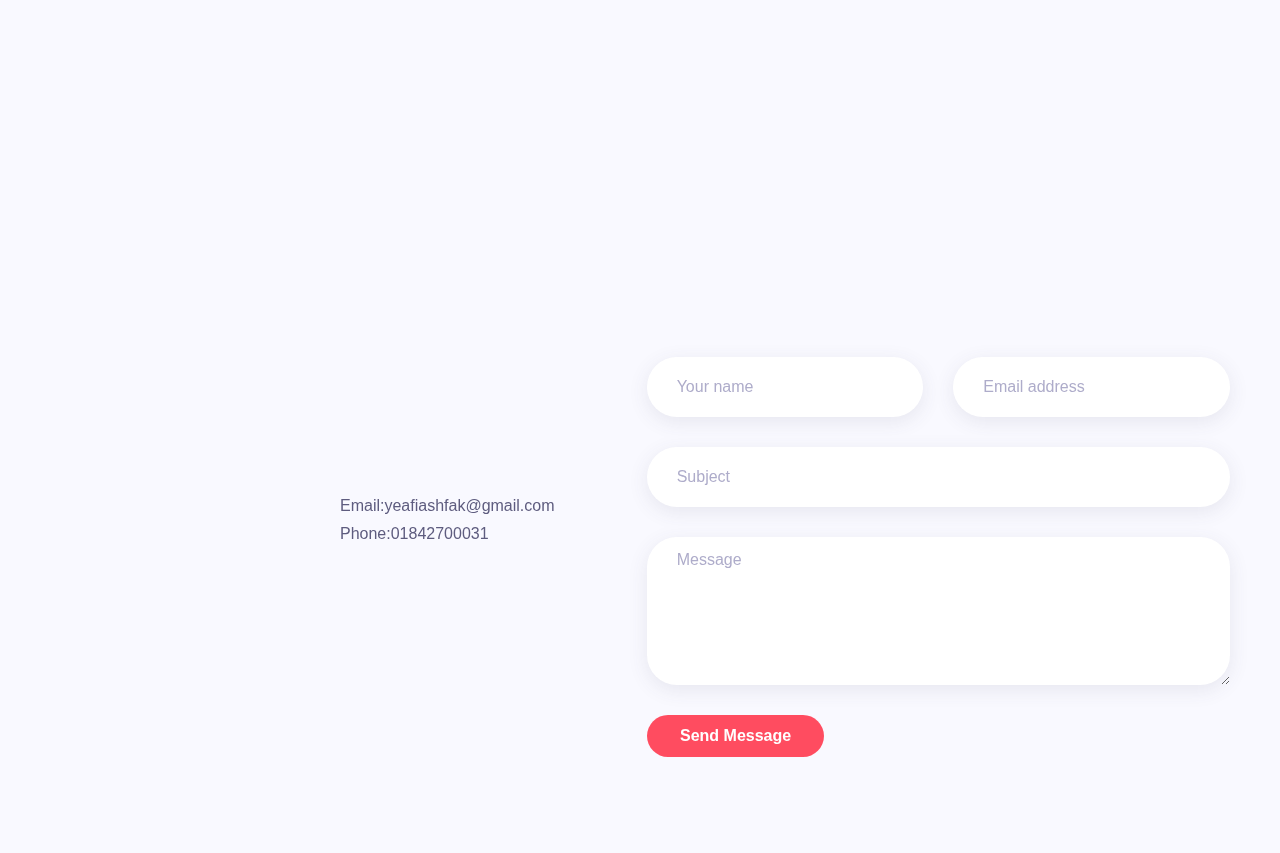
==== commit 74f24b27: "Update index.html" ====
--- a/index.html
+++ b/index.html
@@ -128,11 +128,12 @@
 
 				<!-- social icons -->
 				<ul class="social-icons light list-inline mb-0 mt-4">
-					<li class="list-inline-item"><a href="https://www.linkedin.com/in/ashfakyeafi/"><i class="fab fa-linkedin"></i></a></li>
-					<li class="list-inline-item"><a href="https://github.com/AshfakYeafi"><i class="fab fa-github"></i></a></li>
-					<li class="list-inline-item"><a href="https://www.facebook.com/ashfak.yeafi"><i class="fab fa-facebook"></i></a></li>
-					<li class="list-inline-item"><a href="https://www.instagram.com/ashfak_yeafi/"><i class="fab fa-instagram"></i></a></li>
-					<li class="list-inline-item"><a href="#"><i class="fab fa-twitter"></i></a></li>
+					<li class="list-inline-item"><a href="https://www.kaggle.com/ashfakyeafi" target="blank"><i class="fab fa-kaggle"></i></a></li>
+					<li class="list-inline-item"><a href="https://www.linkedin.com/in/ashfakyeafi/" target="blank"><i class="fab fa-linkedin"></i></a></li>
+					<li class="list-inline-item"><a href="https://github.com/AshfakYeafi" target="blank"><i class="fab fa-github"></i></a></li>
+					<li class="list-inline-item"><a href="https://www.facebook.com/ashfak.yeafi" target="blank"><i class="fab fa-facebook"></i></a></li>
+					<li class="list-inline-item"><a href="https://www.instagram.com/ashfak_yeafi/" target="blank"><i class="fab fa-instagram"></i></a></li>
+					<li class="list-inline-item"><a href="https://twitter.com/YeafiAshfak" target="blank"><i class="fab fa-twitter"></i></a></li>
 				</ul>
 
 				<!-- buttons -->
